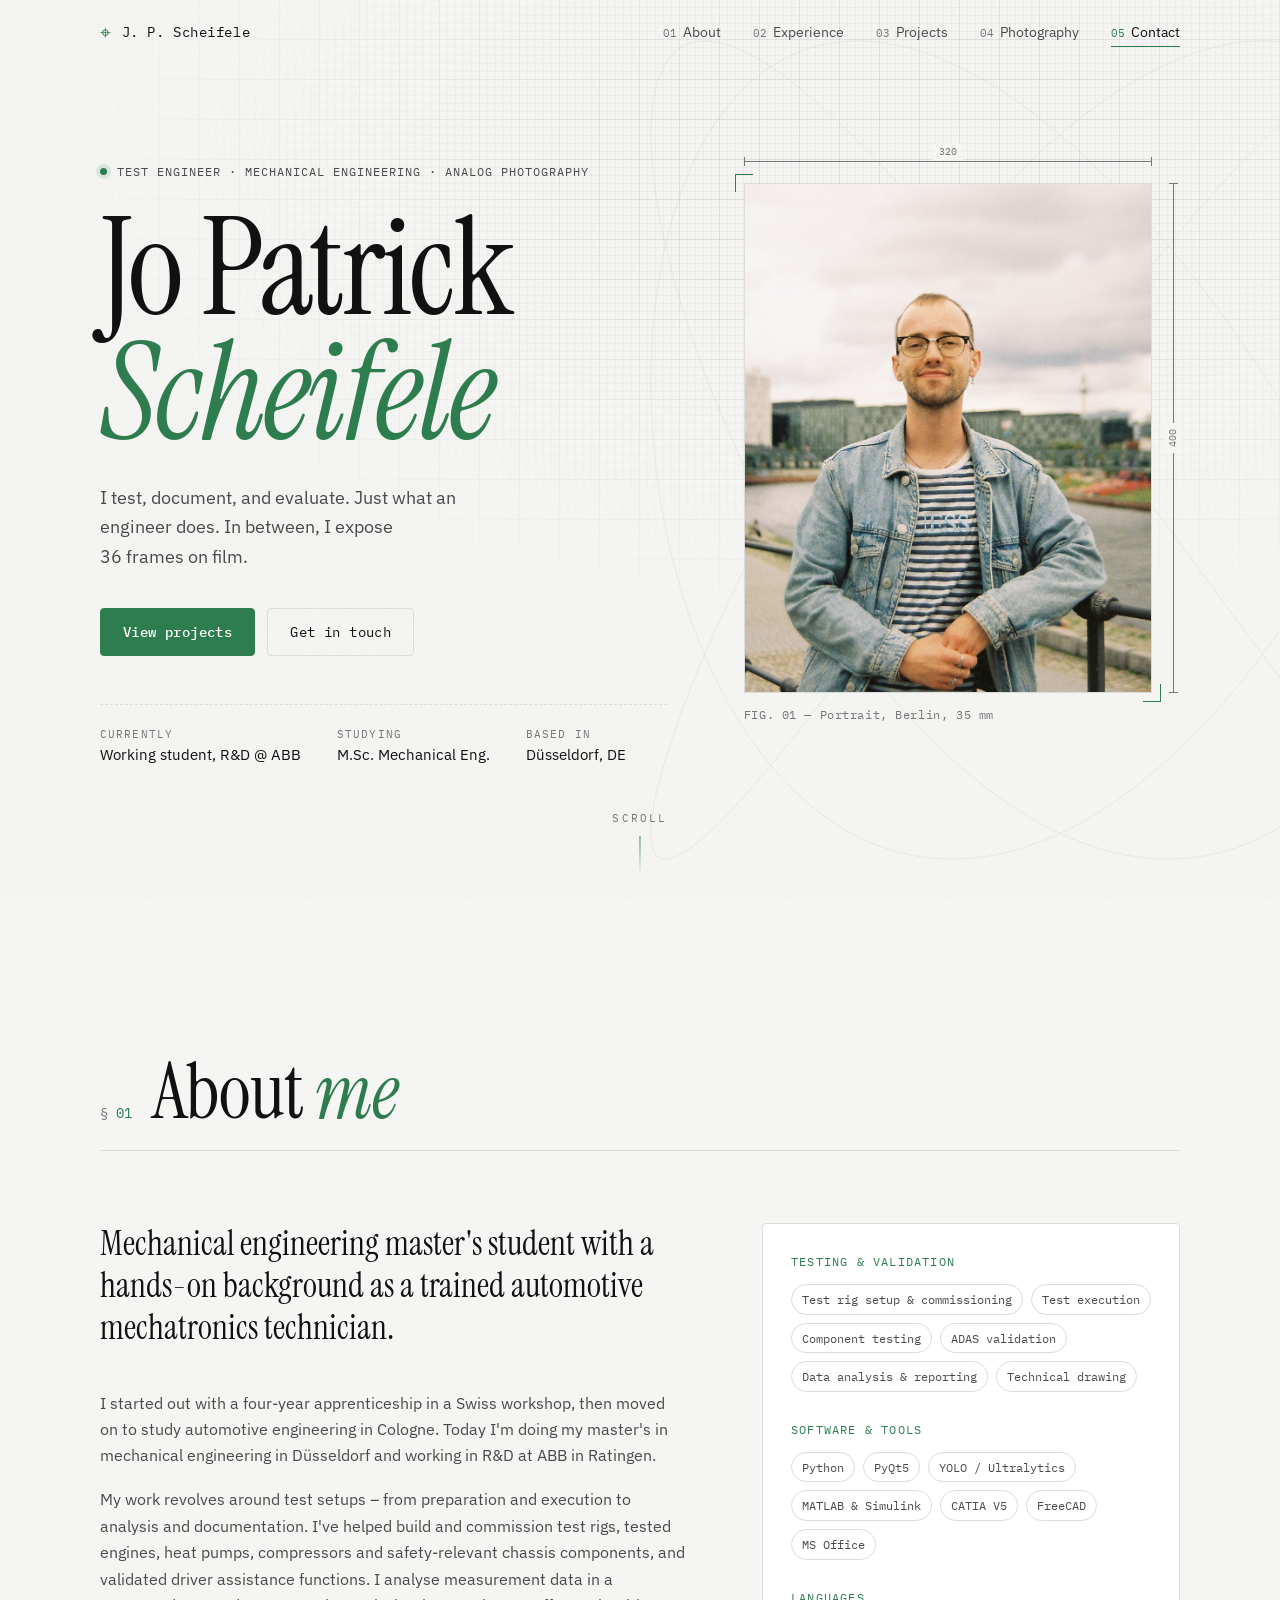
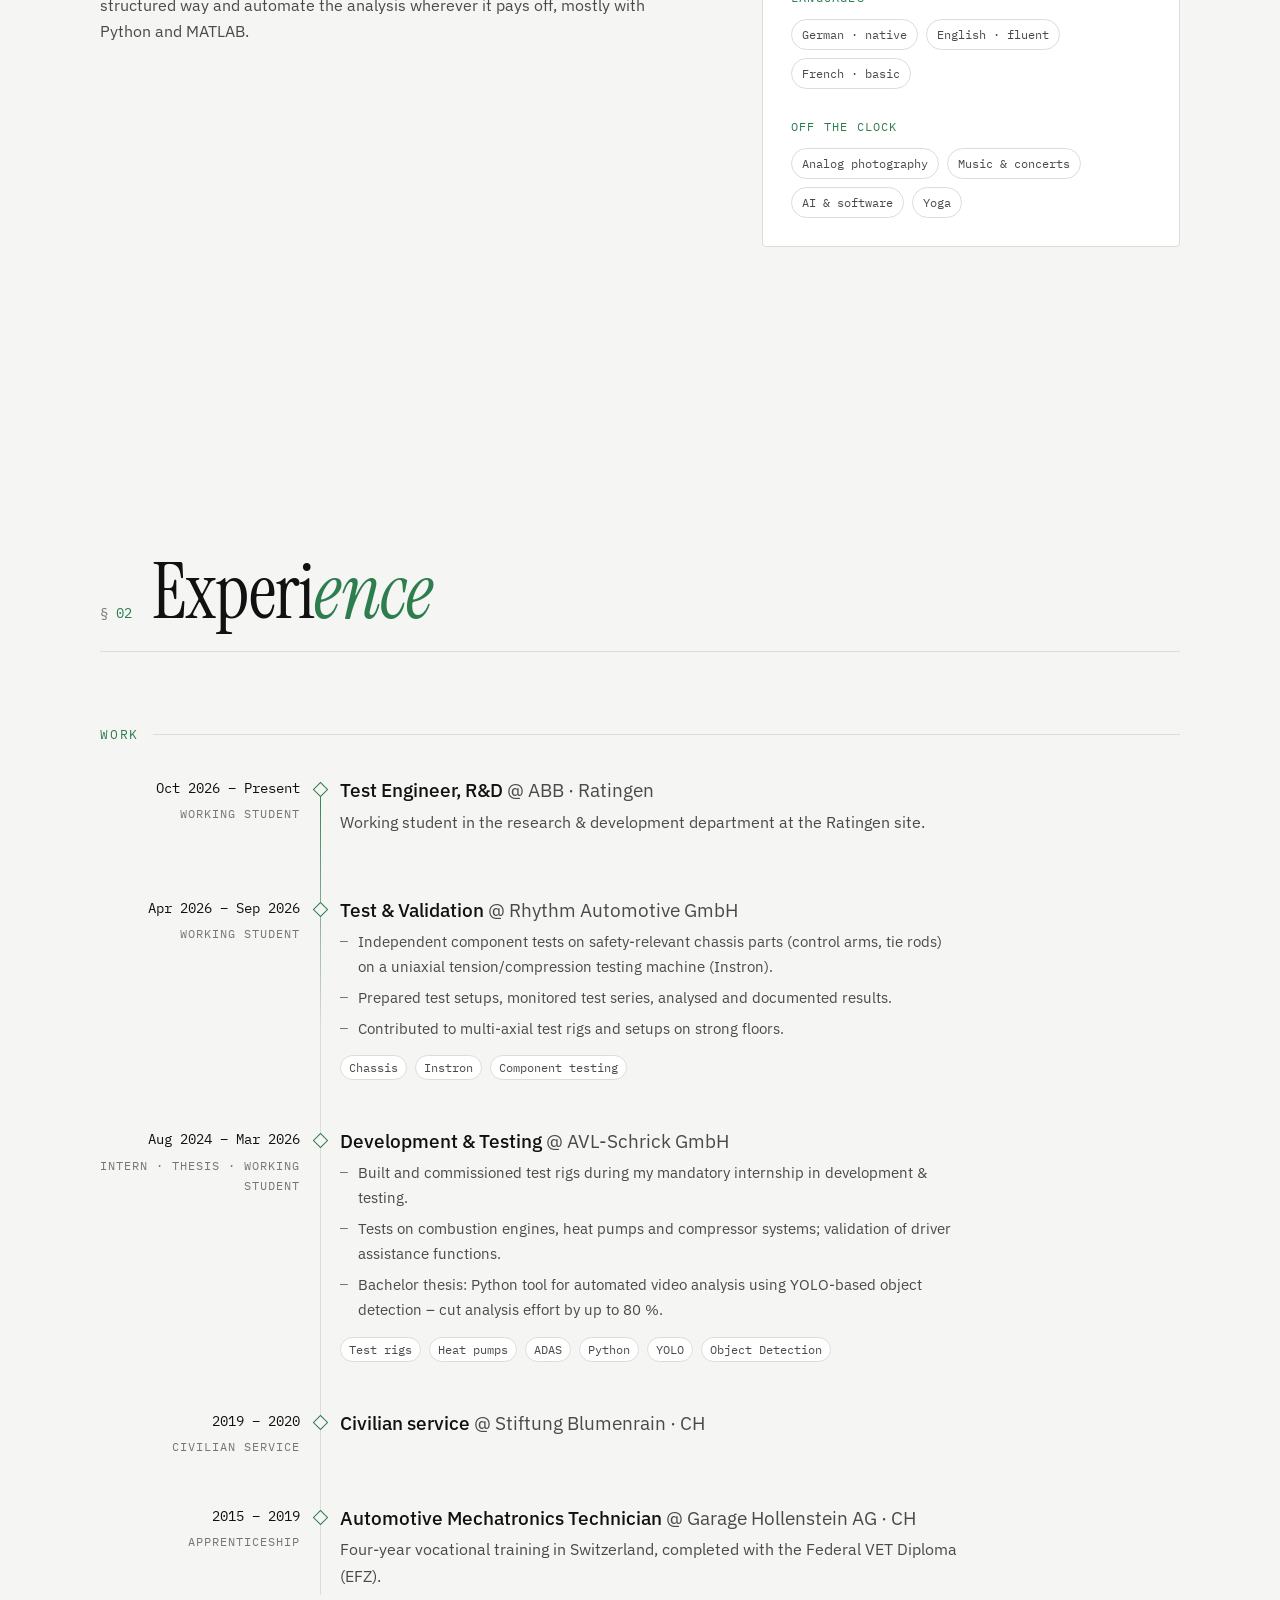
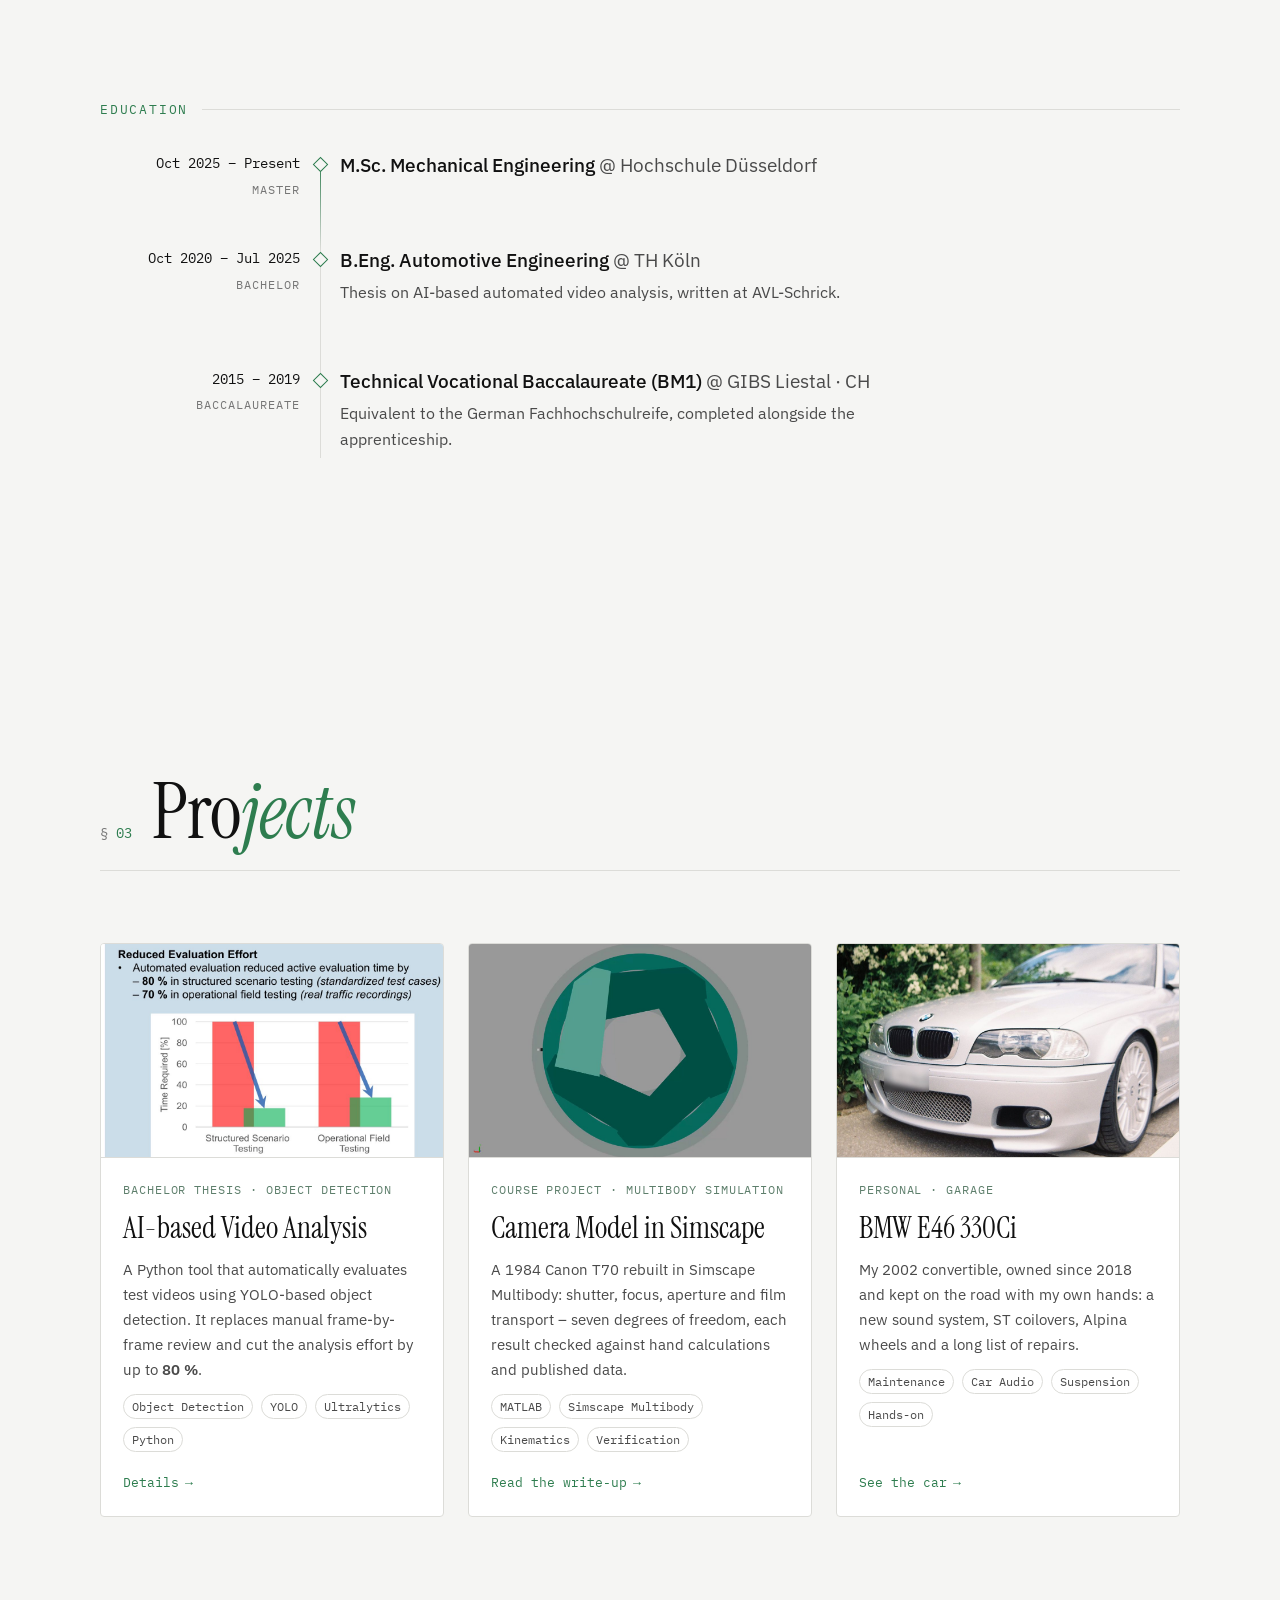
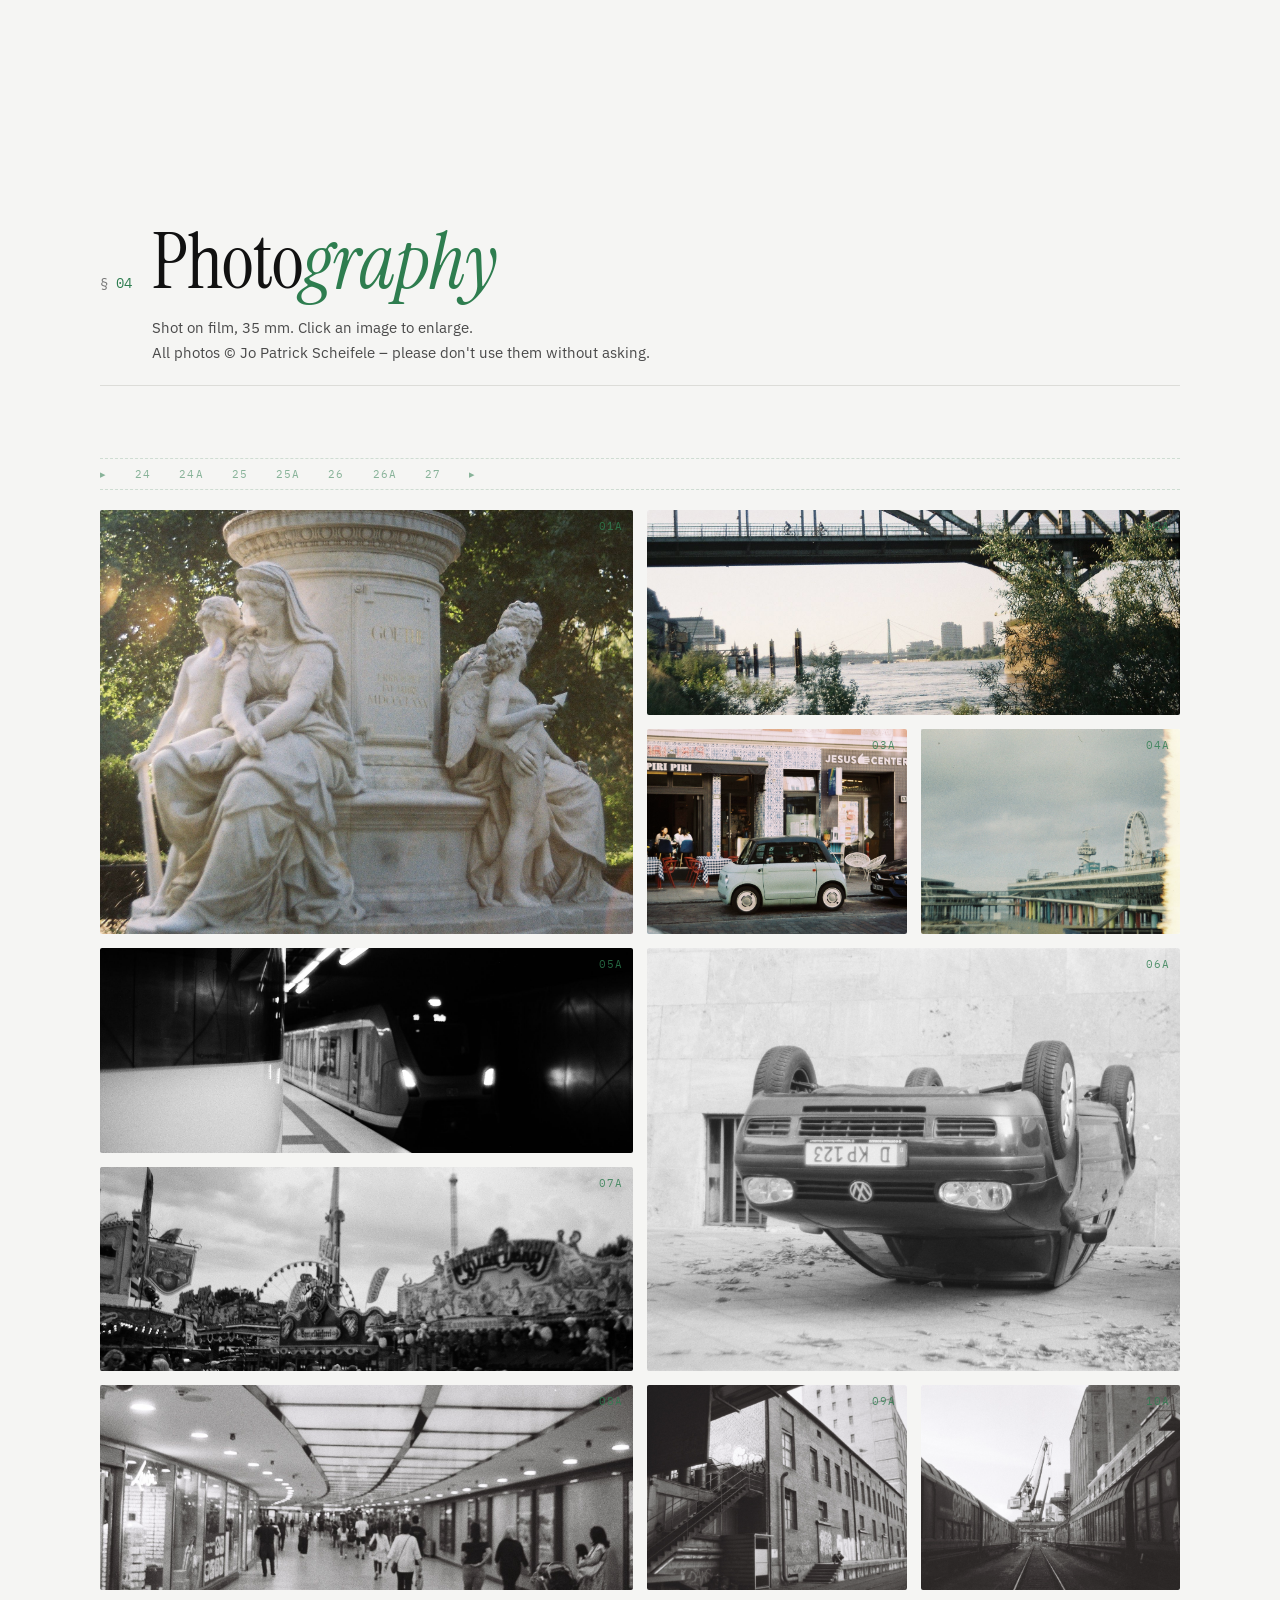
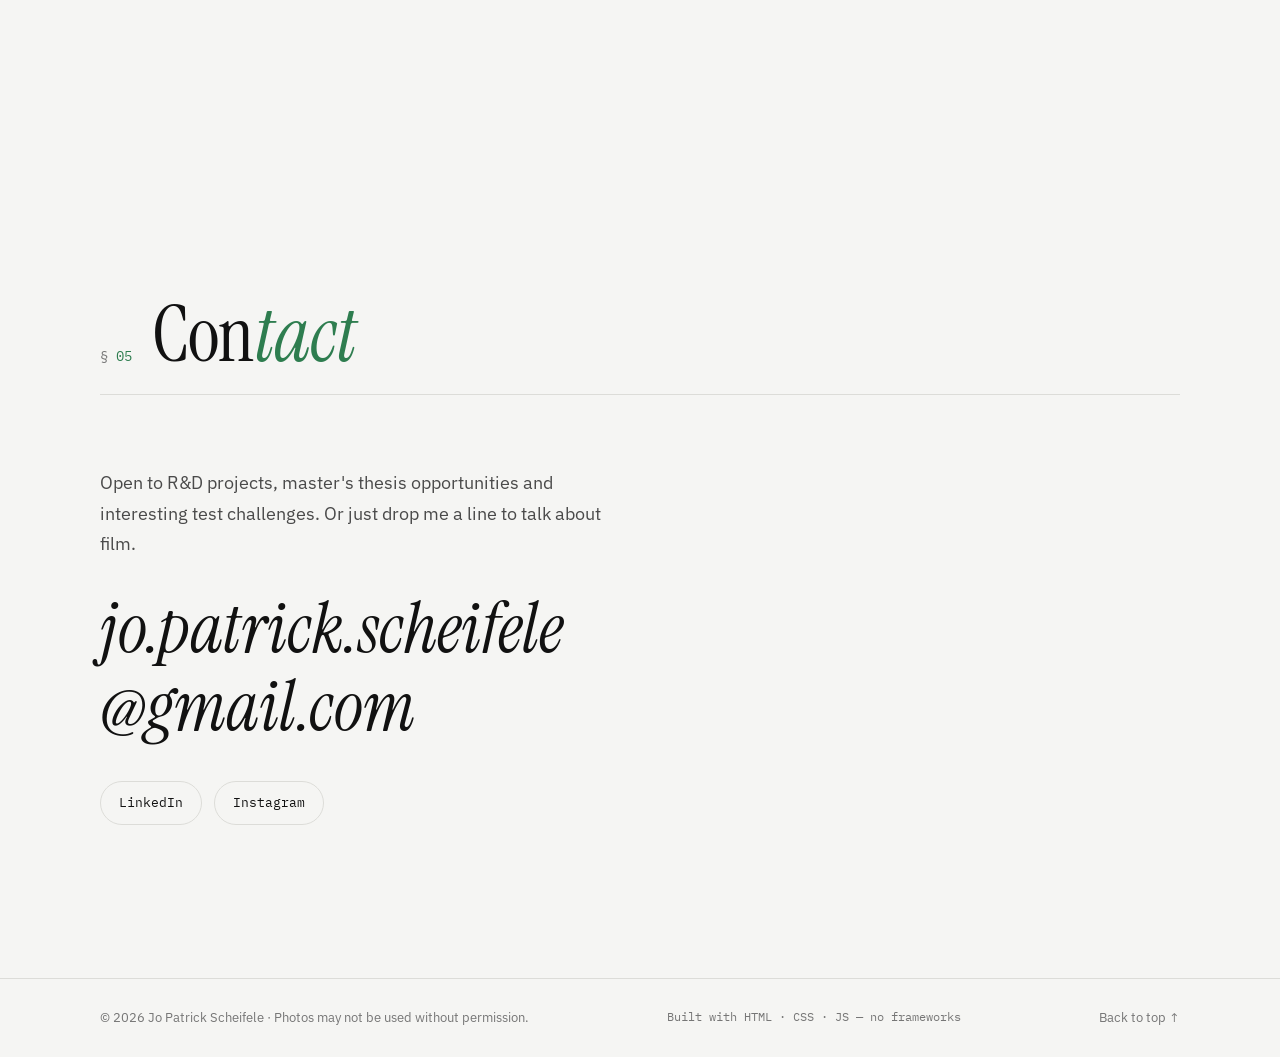
==== index.html @ 6e50d287 "Portfolio-Website Jo Patrick Scheifele Statische Website (HTML/CSS/JS, ohne Frameworks): Startseite " ====
<!DOCTYPE html>
<html lang="en" class="no-js">
<head>
  <meta charset="UTF-8">
  <meta name="viewport" content="width=device-width, initial-scale=1">
  <title>Jo Patrick Scheifele · Test Engineer & Analog Photographer</title>
  <meta name="description" content="Portfolio of Jo Patrick Scheifele – mechanical engineering master's student, working student in R&amp;D at ABB, trained automotive mechatronics technician and analog photographer.">
  <meta name="theme-color" content="#f5f5f3">
  <link rel="icon" href="assets/favicon.svg" type="image/svg+xml">

  <link rel="preload" href="assets/fonts/instrument-serif-400-latin.woff2" as="font" type="font/woff2" crossorigin>
  <link rel="preload" href="assets/fonts/ibm-plex-sans-400-latin.woff2" as="font" type="font/woff2" crossorigin>
  <link rel="stylesheet" href="css/fonts.css">

  <link rel="stylesheet" href="css/styles.css">
  <script src="js/main.js" defer></script>
</head>
<body>
  <a class="skip-link" href="#main">Skip to content</a>

  <!-- ============ NAVIGATION ============ -->
  <header class="site-header" id="top">
    <nav class="nav container" aria-label="Main navigation">
      <a class="nav__brand" href="#hero" aria-label="Back to top">
        <span class="nav__brand-mark" aria-hidden="true">⌖</span>
        <span class="nav__brand-text">J.&nbsp;P.&nbsp;Scheifele</span>
      </a>

      <button class="nav__toggle" type="button" aria-expanded="false" aria-controls="nav-menu" aria-label="Open menu">
        <span></span><span></span><span></span>
      </button>

      <ul class="nav__menu" id="nav-menu">
        <li><a class="nav__link" href="#about"><span class="nav__idx">01</span>About</a></li>
        <li><a class="nav__link" href="#experience"><span class="nav__idx">02</span>Experience</a></li>
        <li><a class="nav__link" href="#projects"><span class="nav__idx">03</span>Projects</a></li>
        <li><a class="nav__link" href="#gallery"><span class="nav__idx">04</span>Photography</a></li>
        <li><a class="nav__link" href="#contact"><span class="nav__idx">05</span>Contact</a></li>
      </ul>
    </nav>
  </header>

  <main id="main">

    <!-- ============ HERO ============ -->
    <section class="hero" id="hero" aria-labelledby="hero-title">
      <svg class="hero__lissajous" viewBox="-110 -110 220 220" aria-hidden="true" focusable="false">
        <path id="lissajous-path" d=""></path>
      </svg>

      <div class="container hero__inner">
        <div class="hero__text">
          <p class="eyebrow"><span class="eyebrow__dot"></span>Test Engineer · Mechanical Engineering · Analog Photography</p>
          <h1 class="hero__title" id="hero-title">
            Jo Patrick<br><em>Scheifele</em>
          </h1>
          <p class="hero__tagline">
            I test, document, and evaluate. Just what an engineer does.
            In between, I expose 36&nbsp;frames on film.
          </p>
          <div class="hero__cta">
            <a class="btn btn--primary" href="#projects">View projects</a>
            <a class="btn btn--ghost" href="#contact">Get in touch</a>
          </div>
          <dl class="hero__specs">
            <div><dt>Currently</dt><dd>Working student, R&amp;D @ ABB</dd></div>
            <div><dt>Studying</dt><dd>M.Sc. Mechanical Eng.</dd></div>
            <div><dt>Based in</dt><dd>Düsseldorf, DE</dd></div>
          </dl>
        </div>

        <figure class="hero__portrait">
          <img src="assets/img/portrait.jpg" alt="Portrait of Jo Patrick Scheifele" width="933" height="1167">
          <!-- Technical dimension lines (decoration) -->
          <span class="dim dim--h" aria-hidden="true"><span>320</span></span>
          <span class="dim dim--v" aria-hidden="true"><span>400</span></span>
          <figcaption class="hero__caption">FIG. 01 — Portrait, Berlin, 35&nbsp;mm</figcaption>
        </figure>
      </div>

      <a class="hero__scroll" href="#about" aria-label="Scroll down">
        <span>scroll</span>
        <span class="hero__scroll-line" aria-hidden="true"></span>
      </a>
    </section>

    <!-- ============ ABOUT ============ -->
    <section class="section" id="about" aria-labelledby="about-title">
      <div class="container">
        <header class="section__head reveal">
          <span class="section__idx">01</span>
          <h2 class="section__title" id="about-title">About <em>me</em></h2>
        </header>

        <div class="about">
          <div class="about__text reveal">
            <p class="lead">
              Mechanical engineering master's student with a hands-on background as a
              trained automotive mechatronics technician.
            </p>
            <p>
              I started out with a four-year apprenticeship in a Swiss workshop, then moved on to
              study automotive engineering in Cologne. Today I'm doing my master's in mechanical
              engineering in Düsseldorf and working in R&amp;D at ABB in Ratingen.
            </p>
            <p>
              My work revolves around test setups &ndash; from preparation and execution to analysis
              and documentation. I've helped build and commission test rigs, tested engines, heat
              pumps, compressors and safety-relevant chassis components, and validated driver
              assistance functions. I analyse measurement data in a structured way and automate the
              analysis wherever it pays off, mostly with Python and MATLAB.
            </p>
          </div>

          <aside class="about__skills reveal" aria-label="Skills">
            <div class="skill-group">
              <h3 class="skill-group__title">Testing &amp; Validation</h3>
              <ul class="tags">
                <li>Test rig setup &amp; commissioning</li><li>Test execution</li>
                <li>Component testing</li><li>ADAS validation</li>
                <li>Data analysis &amp; reporting</li><li>Technical drawing</li>
              </ul>
            </div>
            <div class="skill-group">
              <h3 class="skill-group__title">Software &amp; Tools</h3>
              <ul class="tags">
                <li>Python</li><li>PyQt5</li><li>YOLO / Ultralytics</li>
                <li>MATLAB &amp; Simulink</li><li>CATIA V5</li><li>FreeCAD</li><li>MS Office</li>
              </ul>
            </div>
            <div class="skill-group">
              <h3 class="skill-group__title">Languages</h3>
              <ul class="tags">
                <li>German · native</li><li>English · fluent</li><li>French · basic</li>
              </ul>
            </div>
            <div class="skill-group">
              <h3 class="skill-group__title">Off the clock</h3>
              <ul class="tags">
                <li>Analog photography</li><li>Music &amp; concerts</li><li>AI &amp; software</li><li>Yoga</li>
              </ul>
            </div>
          </aside>
        </div>
      </div>
    </section>

    <!-- ============ EXPERIENCE ============ -->
    <section class="section" id="experience" aria-labelledby="experience-title">
      <div class="container">
        <header class="section__head reveal">
          <span class="section__idx">02</span>
          <h2 class="section__title" id="experience-title">Experi<em>ence</em></h2>
        </header>

        <h3 class="subhead reveal">Work</h3>
        <ol class="timeline">
          <li class="timeline__item reveal">
            <div class="timeline__meta">
              <time>Oct 2026 – Present</time>
              <span class="timeline__type">Working student</span>
            </div>
            <div class="timeline__body">
              <h4>Test Engineer, R&amp;D <span>@ ABB · Ratingen</span></h4>
              <p>Working student in the research &amp; development department at the Ratingen site.</p>
            </div>
          </li>
          <li class="timeline__item reveal">
            <div class="timeline__meta">
              <time>Apr 2026 – Sep 2026</time>
              <span class="timeline__type">Working student</span>
            </div>
            <div class="timeline__body">
              <h4>Test &amp; Validation <span>@ Rhythm Automotive GmbH</span></h4>
              <ul class="timeline__list">
                <li>Independent component tests on safety-relevant chassis parts (control arms, tie rods) on a uniaxial tension/compression testing machine (Instron).</li>
                <li>Prepared test setups, monitored test series, analysed and documented results.</li>
                <li>Contributed to multi-axial test rigs and setups on strong floors.</li>
              </ul>
              <ul class="tags tags--small"><li>Chassis</li><li>Instron</li><li>Component testing</li></ul>
            </div>
          </li>
          <li class="timeline__item reveal">
            <div class="timeline__meta">
              <time>Aug 2024 – Mar 2026</time>
              <span class="timeline__type">Intern · Thesis · Working student</span>
            </div>
            <div class="timeline__body">
              <h4>Development &amp; Testing <span>@ AVL-Schrick GmbH</span></h4>
              <ul class="timeline__list">
                <li>Built and commissioned test rigs during my mandatory internship in development &amp; testing.</li>
                <li>Tests on combustion engines, heat pumps and compressor systems; validation of driver assistance functions.</li>
                <li>Bachelor thesis: Python tool for automated video analysis using YOLO-based object detection &ndash; cut analysis effort by up to 80&nbsp;%.</li>
              </ul>
              <ul class="tags tags--small"><li>Test rigs</li><li>Heat pumps</li><li>ADAS</li><li>Python</li><li>YOLO</li><li>Object Detection</li></ul>
            </div>
          </li>
          <li class="timeline__item reveal">
            <div class="timeline__meta">
              <time>2019 – 2020</time>
              <span class="timeline__type">Civilian service</span>
            </div>
            <div class="timeline__body">
              <h4>Civilian service <span>@ Stiftung Blumenrain · CH</span></h4>
            </div>
          </li>
          <li class="timeline__item reveal">
            <div class="timeline__meta">
              <time>2015 – 2019</time>
              <span class="timeline__type">Apprenticeship</span>
            </div>
            <div class="timeline__body">
              <h4>Automotive Mechatronics Technician <span>@ Garage Hollenstein AG · CH</span></h4>
              <p>Four-year vocational training in Switzerland, completed with the Federal VET Diploma (EFZ).</p>
            </div>
          </li>
        </ol>

        <h3 class="subhead reveal">Education</h3>
        <ol class="timeline">
          <li class="timeline__item reveal">
            <div class="timeline__meta">
              <time>Oct 2025 – Present</time>
              <span class="timeline__type">Master</span>
            </div>
            <div class="timeline__body">
              <h4>M.Sc. Mechanical Engineering <span>@ Hochschule Düsseldorf</span></h4>
            </div>
          </li>
          <li class="timeline__item reveal">
            <div class="timeline__meta">
              <time>Oct 2020 – Jul 2025</time>
              <span class="timeline__type">Bachelor</span>
            </div>
            <div class="timeline__body">
              <h4>B.Eng. Automotive Engineering <span>@ TH Köln</span></h4>
              <p>Thesis on AI-based automated video analysis, written at AVL-Schrick.</p>
            </div>
          </li>
          <li class="timeline__item reveal">
            <div class="timeline__meta">
              <time>2015 – 2019</time>
              <span class="timeline__type">Baccalaureate</span>
            </div>
            <div class="timeline__body">
              <h4>Technical Vocational Baccalaureate (BM1) <span>@ GIBS Liestal · CH</span></h4>
              <p>Equivalent to the German Fachhochschulreife, completed alongside the apprenticeship.</p>
            </div>
          </li>
        </ol>
      </div>
    </section>

    <!-- ============ PROJECTS ============ -->
    <section class="section" id="projects" aria-labelledby="projects-title">
      <div class="container">
        <header class="section__head reveal">
          <span class="section__idx">03</span>
          <h2 class="section__title" id="projects-title">Pro<em>jects</em></h2>
        </header>

        <div class="projects">
          <article class="project reveal">
            <div class="project__media"><img src="assets/img/projects/bachelor-thesis-card.jpg" alt="Bar chart: automated evaluation cuts the time required by 80 % in structured and 70 % in field testing" loading="lazy"></div>
            <div class="project__body">
              <p class="project__meta">Bachelor thesis · Object Detection</p>
              <h3 class="project__title">AI-based Video Analysis</h3>
              <p>
                A Python tool that automatically evaluates test videos using YOLO-based object
                detection. It replaces manual frame-by-frame review and cut the analysis effort
                by up to <strong>80&nbsp;%</strong>.
              </p>
              <ul class="tags tags--small"><li>Object Detection</li><li>YOLO</li><li>Ultralytics</li><li>Python</li></ul>
              <div class="project__links">
                <a href="projects/bachelor-thesis.html" class="link-arrow">Details</a>
              </div>
            </div>
          </article>

          <article class="project reveal">
            <div class="project__media"><img src="assets/img/projects/camera-model/card.jpg" alt="Simscape render of the five-blade iris diaphragm, partly closed" loading="lazy"></div>
            <div class="project__body">
              <p class="project__meta">Course project · Multibody Simulation</p>
              <h3 class="project__title">Camera Model in Simscape</h3>
              <p>
                A 1984 Canon T70 rebuilt in Simscape Multibody: shutter, focus, aperture and film
                transport &ndash; seven degrees of freedom, each result checked against hand
                calculations and published data.
              </p>
              <ul class="tags tags--small"><li>MATLAB</li><li>Simscape Multibody</li><li>Kinematics</li><li>Verification</li></ul>
              <div class="project__links">
                <a href="projects/camera-model.html" class="link-arrow">Read the write-up</a>
              </div>
            </div>
          </article>

          <article class="project reveal">
            <div class="project__media"><img src="assets/img/projects/e46/card.jpg" alt="Silver BMW E46 convertible with Alpina wheels, front three-quarter view on film" loading="lazy"></div>
            <div class="project__body">
              <p class="project__meta">Personal · Garage</p>
              <h3 class="project__title">BMW E46 330Ci</h3>
              <p>
                My 2002 convertible, owned since 2018 and kept on the road with my own hands:
                a new sound system, ST coilovers, Alpina wheels and a long list of repairs.
              </p>
              <ul class="tags tags--small"><li>Maintenance</li><li>Car Audio</li><li>Suspension</li><li>Hands-on</li></ul>
              <div class="project__links">
                <a href="projects/bmw-e46.html" class="link-arrow">See the car</a>
              </div>
            </div>
          </article>
        </div>
      </div>
    </section>

    <!-- ============ PHOTOGRAPHY ============ -->
    <section class="section section--gallery" id="gallery" aria-labelledby="gallery-title">
      <div class="container">
        <header class="section__head reveal">
          <span class="section__idx">04</span>
          <h2 class="section__title" id="gallery-title">Photo<em>graphy</em></h2>
          <p class="section__sub">Shot on film, 35&nbsp;mm. Click an image to enlarge.<br>
            All photos © Jo Patrick Scheifele &ndash; please don't use them without asking.</p>
        </header>

        <div class="filmstrip" aria-hidden="true">
          <span>▸</span><span>24</span><span>24A</span><span>25</span><span>25A</span><span>26</span><span>26A</span><span>27</span><span>▸</span>
        </div>

        <!--
          GALLERY – how to add images:
          <figure class="shot shot--wide">                 (size: shot--wide | shot--tall | shot--big | none = normal)
            <img src="assets/img/gallery/01.jpg" alt="Description" loading="lazy">
            <figcaption>Location · Film · Year</figcaption>
          </figure>
          Videos: use <video src="assets/video/clip.mp4" muted loop playsinline preload="metadata"></video> instead of <img>.
        -->
        <div class="gallery" id="gallery-grid">
          <figure class="shot shot--big">
            <img src="assets/img/gallery/01.jpg" alt="Goethe monument with marble figures in the Tiergarten, backlit by evening sun" loading="lazy">
            <figcaption>Goethe Monument · Tiergarten, Berlin</figcaption>
          </figure>
          <figure class="shot shot--wide">
            <img src="assets/img/gallery/02.jpg" alt="Steel arch bridge over the high-water Rhine, city skyline in the distance" loading="lazy">
            <figcaption>Rhine · Cologne</figcaption>
          </figure>
          <figure class="shot">
            <img src="assets/img/gallery/03.jpg" alt="Small mint-green car parked outside a tiled restaurant front" loading="lazy">
            <figcaption>Dog in Car · Hamburg</figcaption>
          </figure>
          <figure class="shot">
            <img src="assets/img/gallery/04.jpg" alt="Pier with a Ferris wheel and colourful pillars, light leak at the film edge" loading="lazy">
            <figcaption>Pier · Scheveningen, NL</figcaption>
          </figure>
          <figure class="shot shot--wide">
            <img src="assets/img/gallery/05.jpg" alt="Black-and-white: S-Bahn train entering a dark underground station" loading="lazy">
            <figcaption>S-Bahn · Hamburg</figcaption>
          </figure>
          <figure class="shot shot--big">
            <img src="assets/img/gallery/06.jpg" alt="Black-and-white: upside-down car installation in front of a stone wall" loading="lazy">
            <figcaption>Kunstpalast · Düsseldorf</figcaption>
          </figure>
          <figure class="shot shot--wide">
            <img src="assets/img/gallery/07.jpg" alt="Black-and-white: crowds between rides and a Ferris wheel at the fair" loading="lazy">
            <figcaption>Rheinkirmes · Düsseldorf</figcaption>
          </figure>
          <figure class="shot shot--wide">
            <img src="assets/img/gallery/08.jpg" alt="Black-and-white: people walking through a long underground shopping passage" loading="lazy">
            <figcaption>HUGO · Cologne</figcaption>
          </figure>
          <figure class="shot">
            <img src="assets/img/gallery/09.jpg" alt="Black-and-white: old brick warehouse with graffiti and an outside staircase" loading="lazy">
            <figcaption>Port · Basel</figcaption>
          </figure>
          <figure class="shot">
            <img src="assets/img/gallery/10.jpg" alt="Black-and-white: freight wagons along railway tracks leading to a harbour crane" loading="lazy">
            <figcaption>Port · Basel</figcaption>
          </figure>
        </div>
      </div>
    </section>

    <!-- ============ CONTACT ============ -->
    <section class="section section--contact" id="contact" aria-labelledby="contact-title">
      <div class="container">
        <header class="section__head reveal">
          <span class="section__idx">05</span>
          <h2 class="section__title" id="contact-title">Con<em>tact</em></h2>
        </header>

        <div class="contact reveal">
          <p class="contact__lead">
            Open to R&amp;D projects, master's thesis opportunities and interesting test
            challenges. Or just drop me a line to talk about film.
          </p>
          <a class="contact__mail" href="mailto:jo.patrick.scheifele@gmail.com">jo.patrick.scheifele<wbr>@gmail.com</a>
          <!-- GitHub can be added here later -->
          <ul class="contact__links">
            <li><a href="https://www.linkedin.com/in/jo-scheifele-9015092b1/" target="_blank" rel="noopener">LinkedIn</a></li>
            <li><a href="https://www.instagram.com/jo_vxxt/" target="_blank" rel="noopener">Instagram</a></li>
          </ul>
        </div>
      </div>
    </section>
  </main>

  <footer class="site-footer">
    <div class="container site-footer__inner">
      <span>© <span id="year">2026</span> Jo Patrick Scheifele · Photos may not be used without permission.</span>
      <span class="site-footer__mono">Built with HTML · CSS · JS — no frameworks</span>
      <a href="#hero">Back to top ↑</a>
    </div>
  </footer>

  <!-- ============ LIGHTBOX ============ -->
  <div class="lightbox" id="lightbox" role="dialog" aria-modal="true" aria-label="Image viewer" hidden>
    <button class="lightbox__btn lightbox__close" type="button" aria-label="Close">✕</button>
    <button class="lightbox__btn lightbox__prev" type="button" aria-label="Previous image">←</button>
    <figure class="lightbox__figure">
      <div class="lightbox__stage"></div>
      <figcaption class="lightbox__caption"></figcaption>
    </figure>
    <button class="lightbox__btn lightbox__next" type="button" aria-label="Next image">→</button>
  </div>
</body>
</html>
---- css/fonts.css ----
/* ==========================================================================
   Lokal gehostete Schriften (statt Google Fonts)
   Grund: Kein Abruf von Google-Servern -> keine Übertragung der Besucher-IP
   an Google (DSGVO, vgl. LG München I, Urt. v. 20.01.2022, 3 O 17493/20).
   Zeichensätze: latin + latin-ext. Lizenz: SIL Open Font License 1.1,
   siehe assets/fonts/LICENSE-*.txt
   ========================================================================== */

/* IBM Plex Mono 400 normal – latin-ext */
@font-face {
  font-family: "IBM Plex Mono";
  font-style: normal;
  font-weight: 400;
  font-display: swap;
  src: url("../assets/fonts/ibm-plex-mono-400-latin-ext.woff2") format("woff2");
  unicode-range: U+0100-02BA, U+02BD-02C5, U+02C7-02CC, U+02CE-02D7, U+02DD-02FF, U+0304, U+0308, U+0329, U+1D00-1DBF, U+1E00-1E9F, U+1EF2-1EFF, U+2020, U+20A0-20AB, U+20AD-20C0, U+2113, U+2C60-2C7F, U+A720-A7FF;
}

/* IBM Plex Mono 400 normal – latin */
@font-face {
  font-family: "IBM Plex Mono";
  font-style: normal;
  font-weight: 400;
  font-display: swap;
  src: url("../assets/fonts/ibm-plex-mono-400-latin.woff2") format("woff2");
  unicode-range: U+0000-00FF, U+0131, U+0152-0153, U+02BB-02BC, U+02C6, U+02DA, U+02DC, U+0304, U+0308, U+0329, U+2000-206F, U+20AC, U+2122, U+2191, U+2193, U+2212, U+2215, U+FEFF, U+FFFD;
}

/* IBM Plex Mono 500 normal – latin-ext */
@font-face {
  font-family: "IBM Plex Mono";
  font-style: normal;
  font-weight: 500;
  font-display: swap;
  src: url("../assets/fonts/ibm-plex-mono-500-latin-ext.woff2") format("woff2");
  unicode-range: U+0100-02BA, U+02BD-02C5, U+02C7-02CC, U+02CE-02D7, U+02DD-02FF, U+0304, U+0308, U+0329, U+1D00-1DBF, U+1E00-1E9F, U+1EF2-1EFF, U+2020, U+20A0-20AB, U+20AD-20C0, U+2113, U+2C60-2C7F, U+A720-A7FF;
}

/* IBM Plex Mono 500 normal – latin */
@font-face {
  font-family: "IBM Plex Mono";
  font-style: normal;
  font-weight: 500;
  font-display: swap;
  src: url("../assets/fonts/ibm-plex-mono-500-latin.woff2") format("woff2");
  unicode-range: U+0000-00FF, U+0131, U+0152-0153, U+02BB-02BC, U+02C6, U+02DA, U+02DC, U+0304, U+0308, U+0329, U+2000-206F, U+20AC, U+2122, U+2191, U+2193, U+2212, U+2215, U+FEFF, U+FFFD;
}

/* IBM Plex Sans 400 normal – latin-ext */
@font-face {
  font-family: "IBM Plex Sans";
  font-style: normal;
  font-weight: 400;
  font-display: swap;
  src: url("../assets/fonts/ibm-plex-sans-400-latin-ext.woff2") format("woff2");
  unicode-range: U+0100-02BA, U+02BD-02C5, U+02C7-02CC, U+02CE-02D7, U+02DD-02FF, U+0304, U+0308, U+0329, U+1D00-1DBF, U+1E00-1E9F, U+1EF2-1EFF, U+2020, U+20A0-20AB, U+20AD-20C0, U+2113, U+2C60-2C7F, U+A720-A7FF;
}

/* IBM Plex Sans 400 normal – latin */
@font-face {
  font-family: "IBM Plex Sans";
  font-style: normal;
  font-weight: 400;
  font-display: swap;
  src: url("../assets/fonts/ibm-plex-sans-400-latin.woff2") format("woff2");
  unicode-range: U+0000-00FF, U+0131, U+0152-0153, U+02BB-02BC, U+02C6, U+02DA, U+02DC, U+0304, U+0308, U+0329, U+2000-206F, U+20AC, U+2122, U+2191, U+2193, U+2212, U+2215, U+FEFF, U+FFFD;
}

/* IBM Plex Sans 500 normal – latin-ext */
@font-face {
  font-family: "IBM Plex Sans";
  font-style: normal;
  font-weight: 500;
  font-display: swap;
  src: url("../assets/fonts/ibm-plex-sans-400-latin-ext.woff2") format("woff2");
  unicode-range: U+0100-02BA, U+02BD-02C5, U+02C7-02CC, U+02CE-02D7, U+02DD-02FF, U+0304, U+0308, U+0329, U+1D00-1DBF, U+1E00-1E9F, U+1EF2-1EFF, U+2020, U+20A0-20AB, U+20AD-20C0, U+2113, U+2C60-2C7F, U+A720-A7FF;
}

/* IBM Plex Sans 500 normal – latin */
@font-face {
  font-family: "IBM Plex Sans";
  font-style: normal;
  font-weight: 500;
  font-display: swap;
  src: url("../assets/fonts/ibm-plex-sans-400-latin.woff2") format("woff2");
  unicode-range: U+0000-00FF, U+0131, U+0152-0153, U+02BB-02BC, U+02C6, U+02DA, U+02DC, U+0304, U+0308, U+0329, U+2000-206F, U+20AC, U+2122, U+2191, U+2193, U+2212, U+2215, U+FEFF, U+FFFD;
}

/* IBM Plex Sans 600 normal – latin-ext */
@font-face {
  font-family: "IBM Plex Sans";
  font-style: normal;
  font-weight: 600;
  font-display: swap;
  src: url("../assets/fonts/ibm-plex-sans-400-latin-ext.woff2") format("woff2");
  unicode-range: U+0100-02BA, U+02BD-02C5, U+02C7-02CC, U+02CE-02D7, U+02DD-02FF, U+0304, U+0308, U+0329, U+1D00-1DBF, U+1E00-1E9F, U+1EF2-1EFF, U+2020, U+20A0-20AB, U+20AD-20C0, U+2113, U+2C60-2C7F, U+A720-A7FF;
}

/* IBM Plex Sans 600 normal – latin */
@font-face {
  font-family: "IBM Plex Sans";
  font-style: normal;
  font-weight: 600;
  font-display: swap;
  src: url("../assets/fonts/ibm-plex-sans-400-latin.woff2") format("woff2");
  unicode-range: U+0000-00FF, U+0131, U+0152-0153, U+02BB-02BC, U+02C6, U+02DA, U+02DC, U+0304, U+0308, U+0329, U+2000-206F, U+20AC, U+2122, U+2191, U+2193, U+2212, U+2215, U+FEFF, U+FFFD;
}

/* Instrument Serif 400 italic – latin-ext */
@font-face {
  font-family: "Instrument Serif";
  font-style: italic;
  font-weight: 400;
  font-display: swap;
  src: url("../assets/fonts/instrument-serif-400-italic-latin-ext.woff2") format("woff2");
  unicode-range: U+0100-02BA, U+02BD-02C5, U+02C7-02CC, U+02CE-02D7, U+02DD-02FF, U+0304, U+0308, U+0329, U+1D00-1DBF, U+1E00-1E9F, U+1EF2-1EFF, U+2020, U+20A0-20AB, U+20AD-20C0, U+2113, U+2C60-2C7F, U+A720-A7FF;
}

/* Instrument Serif 400 italic – latin */
@font-face {
  font-family: "Instrument Serif";
  font-style: italic;
  font-weight: 400;
  font-display: swap;
  src: url("../assets/fonts/instrument-serif-400-italic-latin.woff2") format("woff2");
  unicode-range: U+0000-00FF, U+0131, U+0152-0153, U+02BB-02BC, U+02C6, U+02DA, U+02DC, U+0304, U+0308, U+0329, U+2000-206F, U+20AC, U+2122, U+2191, U+2193, U+2212, U+2215, U+FEFF, U+FFFD;
}

/* Instrument Serif 400 normal – latin-ext */
@font-face {
  font-family: "Instrument Serif";
  font-style: normal;
  font-weight: 400;
  font-display: swap;
  src: url("../assets/fonts/instrument-serif-400-latin-ext.woff2") format("woff2");
  unicode-range: U+0100-02BA, U+02BD-02C5, U+02C7-02CC, U+02CE-02D7, U+02DD-02FF, U+0304, U+0308, U+0329, U+1D00-1DBF, U+1E00-1E9F, U+1EF2-1EFF, U+2020, U+20A0-20AB, U+20AD-20C0, U+2113, U+2C60-2C7F, U+A720-A7FF;
}

/* Instrument Serif 400 normal – latin */
@font-face {
  font-family: "Instrument Serif";
  font-style: normal;
  font-weight: 400;
  font-display: swap;
  src: url("../assets/fonts/instrument-serif-400-latin.woff2") format("woff2");
  unicode-range: U+0000-00FF, U+0131, U+0152-0153, U+02BB-02BC, U+02C6, U+02DA, U+02DC, U+0304, U+0308, U+0329, U+2000-206F, U+20AC, U+2122, U+2191, U+2193, U+2212, U+2215, U+FEFF, U+FFFD;
}
---- css/styles.css ----
/* ==========================================================================
   Portfolio – styles.css
   Aufbau:
   1. Design-Tokens (Farben, Schrift, Abstände)
   2. Reset & Basis
   3. Hintergrundmuster (Millimeterpapier + Filmkorn)
   4. Layout-Helfer & Komponenten (Buttons, Tags, Platzhalter)
   5. Navigation
   6. Sektionen: Hero, Über mich, Werdegang, Projekte, Galerie, Kontakt, Footer, Projekt-Unterseite, Artikel
   7. Lightbox
   8. Animationen & Reduced Motion
   ========================================================================== */

/* 1. Design-Tokens ------------------------------------------------------- */
:root {
  --bg:          #f5f5f3;   /* helles Grau, Seitenhintergrund */
  --bg-elev:     #ffffff;
  --bg-card:     #ffffff;
  --line:        #dcdcd8;
  --line-soft:   rgba(20, 20, 20, 0.035);
  --line-major:  rgba(20, 20, 20, 0.06);
  --text:        #111111;
  --text-muted:  #4a4a4a;
  --text-dim:    #767676;
  --accent:      #2e7d4f;   /* dezentes Grün */
  --accent-hover:#256841;
  --accent-soft: rgba(46, 125, 79, 0.12);
  --accent-line: rgba(46, 125, 79, 0.35);
  --cyan:        #5e7f6c;   /* gedämpftes Graugrün als Zweitakzent */
  --header-bg:   rgba(245, 245, 243, .85);
  --menu-bg:     rgba(245, 245, 243, .98);

  --font-display: "Instrument Serif", "Times New Roman", serif;
  --font-sans:    "IBM Plex Sans", system-ui, -apple-system, "Segoe UI", sans-serif;
  --font-mono:    "IBM Plex Mono", ui-monospace, "Cascadia Code", Consolas, monospace;

  --container: 1160px;
  --gutter: clamp(16px, 4vw, 40px);
  --section-pad: clamp(80px, 12vw, 160px);
  --radius: 4px;
  --nav-h: 64px;
  --ease: cubic-bezier(.2, .7, .2, 1);
}

/* 2. Reset & Basis ------------------------------------------------------- */
*, *::before, *::after { box-sizing: border-box; }
* { margin: 0; }
html { scroll-behavior: smooth; scroll-padding-top: var(--nav-h); -webkit-text-size-adjust: 100%; }
body {
  background: var(--bg);
  color: var(--text);
  font-family: var(--font-sans);
  font-size: 1rem;
  line-height: 1.65;
  -webkit-font-smoothing: antialiased;
  overflow-x: hidden;
}
img, video, svg { display: block; max-width: 100%; }
a { color: inherit; text-decoration: none; }
ul, ol { padding: 0; list-style: none; }
button { font: inherit; color: inherit; background: none; border: 0; cursor: pointer; }
em { font-style: italic; }
::selection { background: var(--accent); color: #fff; }
:focus-visible { outline: 2px solid var(--accent); outline-offset: 3px; }

.skip-link {
  position: absolute; left: 16px; top: -48px; z-index: 100;
  padding: 8px 14px; background: var(--accent); color: #fff; font-weight: 600;
  transition: top .2s;
}
.skip-link:focus { top: 12px; }

/* 3. Hintergrundmuster ---------------------------------------------------
   Millimeterpapier (feines 8px- + grobes 40px-Raster), nach unten ausgeblendet,
   darüber ein sehr dezentes Filmkorn (SVG-Rauschen). */
body::before,
body::after {
  content: "";
  position: fixed; inset: 0;
  pointer-events: none;
  z-index: -1;
}
body::before {
  background-image:
    linear-gradient(var(--line-major) 1px, transparent 1px),
    linear-gradient(90deg, var(--line-major) 1px, transparent 1px),
    linear-gradient(var(--line-soft) 1px, transparent 1px),
    linear-gradient(90deg, var(--line-soft) 1px, transparent 1px);
  background-size: 40px 40px, 40px 40px, 8px 8px, 8px 8px;
  background-position: -1px -1px;
  -webkit-mask-image: radial-gradient(ellipse 90% 70% at 70% 20%, #000 20%, transparent 75%);
          mask-image: radial-gradient(ellipse 90% 70% at 70% 20%, #000 20%, transparent 75%);
}
body::after {
  opacity: .035;
  background-image: url("data:image/svg+xml,%3Csvg xmlns='http://www.w3.org/2000/svg' width='160' height='160'%3E%3Cfilter id='n'%3E%3CfeTurbulence type='fractalNoise' baseFrequency='.9' numOctaves='3' stitchTiles='stitch'/%3E%3C/filter%3E%3Crect width='100%25' height='100%25' filter='url(%23n)'/%3E%3C/svg%3E");
}

/* 4. Layout-Helfer & Komponenten ---------------------------------------- */
.container {
  width: 100%;
  max-width: var(--container);
  margin-inline: auto;
  padding-inline: var(--gutter);
}

.eyebrow {
  display: inline-flex; align-items: center; gap: 10px;
  font-family: var(--font-mono); font-size: .78rem;
  letter-spacing: .08em; text-transform: uppercase;
  color: var(--text-muted);
}
.eyebrow__dot {
  width: 7px; height: 7px; border-radius: 50%;
  background: var(--accent);
  box-shadow: 0 0 0 4px var(--accent-soft);
  animation: pulse 2.4s infinite;
}

.btn {
  display: inline-flex; align-items: center; gap: 8px;
  padding: 12px 22px;
  font-family: var(--font-mono); font-size: .85rem; letter-spacing: .03em;
  border: 1px solid var(--line);
  border-radius: var(--radius);
  transition: background .25s var(--ease), color .25s var(--ease), border-color .25s var(--ease), transform .25s var(--ease);
}
.btn:hover { transform: translateY(-2px); }
.btn--primary { background: var(--accent); border-color: var(--accent); color: #fff; font-weight: 500; }
.btn--primary:hover { background: var(--accent-hover); border-color: var(--accent-hover); }
.btn--ghost:hover { border-color: var(--accent); color: var(--accent); }

.tags { display: flex; flex-wrap: wrap; gap: 8px; }
.tags li {
  font-family: var(--font-mono); font-size: .78rem;
  padding: 4px 10px;
  border: 1px solid var(--line);
  border-radius: 999px;
  color: var(--text-muted);
  background: var(--bg-elev);
}
.tags--small li { font-size: .72rem; padding: 2px 8px; }

.link-arrow {
  font-family: var(--font-mono); font-size: .82rem; color: var(--accent);
  display: inline-flex; gap: 6px; align-items: center;
}
.link-arrow::after { content: "→"; transition: transform .2s var(--ease); }
.link-arrow:hover::after { transform: translateX(4px); }

/* Platzhalter: Schraffur wie ein Schnitt in einer technischen Zeichnung */
.placeholder {
  position: relative;
  display: grid; place-items: center;
  width: 100%; height: 100%;
  background:
    repeating-linear-gradient(135deg, transparent 0 9px, rgba(46,125,79,.06) 9px 10px),
    linear-gradient(160deg, #ececea, #e2e2df);
  border: 1px solid var(--line);
  color: var(--text-dim);
  font-family: var(--font-mono); font-size: .8rem; letter-spacing: .12em; text-align: center;
  overflow: hidden;
}
.placeholder--video::before {
  content: "REC ●";
  position: absolute; top: 10px; left: 12px;
  font-size: .68rem; color: #e25b4b;
}

/* Sektionen allgemein */
.section { padding-block: var(--section-pad); position: relative; }
.section__head {
  display: grid; grid-template-columns: auto 1fr; align-items: baseline;
  column-gap: 20px;
  margin-bottom: clamp(40px, 6vw, 72px);
  padding-bottom: 20px;
  border-bottom: 1px solid var(--line);
}
.section__idx {
  font-family: var(--font-mono); font-size: .85rem; color: var(--accent);
}
.section__idx::before { content: "§ "; color: var(--text-dim); }
.section__title {
  font-family: var(--font-display); font-weight: 400;
  font-size: clamp(2.6rem, 7vw, 4.8rem);
  line-height: 1; letter-spacing: -.01em;
}
.section__title em, .hero__title em { color: var(--accent); }
.section__sub {
  grid-column: 2;
  margin-top: 14px;
  color: var(--text-muted); font-size: .95rem;
}

/* 5. Navigation ---------------------------------------------------------- */
.site-header {
  position: fixed; inset: 0 0 auto 0; z-index: 50;
  height: var(--nav-h);
  transition: background .3s, border-color .3s, backdrop-filter .3s;
  border-bottom: 1px solid transparent;
}
.site-header.is-scrolled {
  background: var(--header-bg);
  -webkit-backdrop-filter: blur(12px);
          backdrop-filter: blur(12px);
  border-bottom-color: var(--line);
}
.nav { height: 100%; display: flex; align-items: center; justify-content: space-between; }
.nav__brand {
  display: inline-flex; align-items: center; gap: 10px;
  font-family: var(--font-mono); font-size: .9rem; letter-spacing: .04em;
}
.nav__brand-mark { color: var(--accent); font-size: 1.2rem; line-height: 1; }
.nav__menu { display: flex; gap: clamp(16px, 2.5vw, 34px); }
.nav__link {
  position: relative;
  font-size: .9rem; color: var(--text-muted);
  transition: color .2s;
  padding-block: 6px;
}
.nav__idx { font-family: var(--font-mono); font-size: .68rem; color: var(--text-dim); margin-right: 6px; }
.nav__link::after {
  content: ""; position: absolute; left: 0; right: 0; bottom: 0;
  height: 1px; background: var(--accent);
  transform: scaleX(0); transform-origin: left;
  transition: transform .3s var(--ease);
}
.nav__link:hover, .nav__link.is-active { color: var(--text); }
.nav__link:hover::after, .nav__link.is-active::after { transform: scaleX(1); }
.nav__link.is-active .nav__idx { color: var(--accent); }

.nav__toggle {
  display: none;
  width: 44px; height: 44px;
  flex-direction: column; justify-content: center; align-items: center; gap: 5px;
}
.nav__toggle span {
  display: block; width: 22px; height: 1.5px; background: var(--text);
  transition: transform .3s var(--ease), opacity .2s;
}
.nav__toggle[aria-expanded="true"] span:nth-child(1) { transform: translateY(6.5px) rotate(45deg); }
.nav__toggle[aria-expanded="true"] span:nth-child(2) { opacity: 0; }
.nav__toggle[aria-expanded="true"] span:nth-child(3) { transform: translateY(-6.5px) rotate(-45deg); }

@media (max-width: 800px) {
  .nav__toggle { display: flex; }
  .nav__menu {
    position: fixed; inset: var(--nav-h) 0 auto 0;
    flex-direction: column; gap: 0;
    padding: 8px var(--gutter) 24px;
    background: var(--menu-bg);
    border-bottom: 1px solid var(--line);
    transform: translateY(-8px);
    opacity: 0; visibility: hidden;
    transition: opacity .25s, transform .25s var(--ease), visibility .25s;
  }
  .nav__menu.is-open { opacity: 1; visibility: visible; transform: none; }
  .nav__link { display: block; padding: 14px 0; font-size: 1.1rem; border-bottom: 1px solid var(--line); }
  .nav__link::after { display: none; }
  .site-header:has(.nav__menu.is-open) { background: var(--menu-bg); }
}

/* 6a. Hero --------------------------------------------------------------- */
.hero {
  position: relative;
  min-height: 100vh; min-height: 100svh;
  display: flex; align-items: center;
  padding-top: calc(var(--nav-h) + 40px); padding-bottom: 80px;
  overflow: hidden;
}
.hero__lissajous {
  position: absolute;
  width: min(900px, 120vw); aspect-ratio: 1;
  right: -18%; top: 50%; transform: translateY(-50%);
  pointer-events: none;
  opacity: .5;
}
.hero__lissajous path {
  fill: none;
  stroke: var(--cyan);
  stroke-width: .35;
  stroke-opacity: .55;
  vector-effect: non-scaling-stroke;
}
.hero__inner {
  position: relative;
  display: grid;
  grid-template-columns: 1.3fr 1fr;
  gap: clamp(40px, 6vw, 96px);
  align-items: center;
}
.hero__title {
  font-family: var(--font-display); font-weight: 400;
  font-size: clamp(3.6rem, 11vw, 8.5rem);
  line-height: .92; letter-spacing: -.02em;
  margin: 22px 0 28px;
}
.hero__tagline { max-width: 34ch; font-size: 1.12rem; color: var(--text-muted); }
.hero__cta { display: flex; flex-wrap: wrap; gap: 12px; margin-top: 36px; }
.hero__specs {
  display: flex; flex-wrap: wrap; gap: 12px 36px;
  margin-top: 48px; padding-top: 20px;
  border-top: 1px dashed var(--line);
}
.hero__specs dt { font-family: var(--font-mono); font-size: .7rem; letter-spacing: .1em; text-transform: uppercase; color: var(--text-dim); }
.hero__specs dd { font-size: .92rem; }

/* Die Bildunterschrift liegt absolut unter dem Bild, damit die Figur genau so hoch ist wie das Foto:
   Passermarken und Bemaßung können sich dadurch an den Bildkanten ausrichten (bottom: -9px / 0). */
.hero__portrait { position: relative; margin: 0 28px 48px 0; }
.placeholder--portrait { aspect-ratio: 4 / 5; height: auto; }
.hero__portrait img { width: 100%; height: auto; aspect-ratio: 4 / 5; object-fit: cover; border: 1px solid var(--line); }
.hero__portrait::before,
.hero__portrait::after {
  /* Passermarken (Registration Marks) */
  content: ""; position: absolute; width: 18px; height: 18px;
  border: 1px solid var(--accent);
}
.hero__portrait::before { top: -9px; left: -9px; border-right: 0; border-bottom: 0; }
.hero__portrait::after { bottom: -9px; right: -9px; border-left: 0; border-top: 0; }
.hero__caption {
  position: absolute; top: 100%; left: 0; right: 0;
  margin-top: 12px;
  font-family: var(--font-mono); font-size: .72rem; color: var(--text-dim); letter-spacing: .05em;
}

/* Bemaßungslinien wie in einer technischen Zeichnung */
.dim { position: absolute; color: var(--text-dim); font-family: var(--font-mono); font-size: .65rem; }
.dim--h {
  left: 0; right: 0; top: -22px; height: 1px; background: var(--text-dim);
}
.dim--h::before, .dim--h::after,
.dim--v::before, .dim--v::after { content: ""; position: absolute; background: var(--text-dim); }
.dim--h::before, .dim--h::after { width: 1px; height: 9px; top: -4px; }
.dim--h::before { left: 0; } .dim--h::after { right: 0; }
.dim--h span { position: absolute; left: 50%; top: -9px; transform: translate(-50%, -50%); background: var(--bg); padding: 0 6px; }
.dim--v {
  top: 0; right: -22px; width: 1px; bottom: 0; background: var(--text-dim);
}
.dim--v::before, .dim--v::after { height: 1px; width: 9px; left: -4px; }
.dim--v::before { top: 0; } .dim--v::after { bottom: 0; }
.dim--v span { position: absolute; top: 50%; left: 0; transform: translate(-50%, -50%) rotate(-90deg); background: var(--bg); padding: 0 6px; }

.hero__scroll {
  position: absolute; left: 50%; bottom: 24px; transform: translateX(-50%);
  display: flex; flex-direction: column; align-items: center; gap: 8px;
  font-family: var(--font-mono); font-size: .68rem; letter-spacing: .2em; text-transform: uppercase;
  color: var(--text-dim);
}
.hero__scroll-line { width: 1px; height: 40px; background: linear-gradient(var(--accent), transparent); animation: scrollLine 2s infinite var(--ease); transform-origin: top; }

@media (max-width: 860px) {
  .hero__inner { grid-template-columns: 1fr; }
  .hero__portrait { max-width: 300px; margin-top: 16px; }
  .hero__lissajous { right: -40%; top: 30%; opacity: .35; }
  .hero__scroll { display: none; }
}

/* 6b. Über mich ---------------------------------------------------------- */
.about { display: grid; grid-template-columns: 1.4fr 1fr; gap: clamp(32px, 6vw, 80px); }
.about__text p + p { margin-top: 1.1em; }
.about__text p { color: var(--text-muted); max-width: 60ch; }
.lead {
  font-family: var(--font-display);
  font-size: clamp(1.6rem, 3vw, 2.1rem); line-height: 1.25;
  color: var(--text) !important;
  margin-bottom: 1.2em;
}
.about__skills {
  display: flex; flex-direction: column; gap: 28px;
  padding: 28px;
  background: var(--bg-elev);
  border: 1px solid var(--line);
  border-radius: var(--radius);
  align-self: start;
}
.skill-group__title {
  font-family: var(--font-mono); font-weight: 400; font-size: .75rem;
  letter-spacing: .1em; text-transform: uppercase; color: var(--accent);
  margin-bottom: 12px;
}
@media (max-width: 860px) { .about { grid-template-columns: 1fr; } }

/* 6c. Werdegang (Timeline) ---------------------------------------------- */
.timeline { position: relative; }
.timeline::before {
  content: ""; position: absolute; top: 8px; bottom: 8px;
  left: calc(200px + 20px);
  width: 1px; background: linear-gradient(var(--accent), var(--line) 30%);
}
.timeline__item {
  display: grid; grid-template-columns: 200px 1fr;
  gap: 40px;
  padding-bottom: 48px;
  position: relative;
}
.timeline__item:last-child { padding-bottom: 0; }
.timeline__item::before {
  content: ""; position: absolute;
  left: calc(200px + 20px - 5px); top: 7px;
  width: 11px; height: 11px;
  border: 1px solid var(--accent); background: var(--bg);
  transform: rotate(45deg);
}
.timeline__meta { text-align: right; display: flex; flex-direction: column; gap: 4px; }
.timeline__meta time { font-family: var(--font-mono); font-size: .85rem; }
.timeline__type { font-size: .78rem; color: var(--text-dim); font-family: var(--font-mono); text-transform: uppercase; letter-spacing: .08em; }
.timeline__body h4 { font-weight: 500; font-size: 1.2rem; line-height: 1.35; margin-bottom: 6px; }
.timeline__body h4 span { color: var(--text-muted); font-weight: 400; }
.timeline__body p { color: var(--text-muted); margin-bottom: 14px; max-width: 62ch; }
.timeline__list { margin-bottom: 14px; max-width: 62ch; }
.timeline__list li {
  position: relative; padding-left: 18px;
  color: var(--text-muted); font-size: .95rem;
}
.timeline__list li + li { margin-top: 6px; }
.timeline__list li::before {
  content: "—"; position: absolute; left: 0;
  color: var(--text-dim); font-family: var(--font-mono); font-size: .8rem; line-height: 1.9;
}
.timeline + .subhead { margin-top: clamp(56px, 8vw, 96px); }

/* Zwischenüberschrift innerhalb einer Sektion (z. B. Work / Education) */
.subhead {
  display: flex; align-items: center; gap: 14px;
  margin-bottom: 32px;
  font-family: var(--font-mono); font-weight: 400; font-size: .8rem;
  letter-spacing: .14em; text-transform: uppercase; color: var(--accent);
}
.subhead::after { content: ""; flex: 1; height: 1px; background: var(--line); }

@media (max-width: 700px) {
  .timeline::before { left: 5px; }
  .timeline__item { grid-template-columns: 1fr; gap: 8px; padding-left: 32px; }
  .timeline__item::before { left: 0; }
  .timeline__meta { text-align: left; flex-direction: row; gap: 12px; align-items: baseline; }
}

/* 6d. Projekte ----------------------------------------------------------- */
.projects { display: grid; grid-template-columns: repeat(3, 1fr); gap: 24px; }
.project {
  display: flex; flex-direction: column;
  background: var(--bg-card);
  border: 1px solid var(--line);
  border-radius: var(--radius);
  overflow: hidden;
  transition: transform .35s var(--ease), border-color .35s;
}
.project:hover { transform: translateY(-6px); border-color: var(--accent-line); box-shadow: 0 10px 30px rgba(0,0,0,.06); }
.project__media { aspect-ratio: 16 / 10; height: auto; overflow: hidden; border: 0; border-bottom: 1px solid var(--line); }
.project__media img { width: 100%; height: 100%; object-fit: cover; }
.project__body { display: flex; flex-direction: column; gap: 12px; padding: 22px; flex: 1; }
.project__meta { font-family: var(--font-mono); font-size: .72rem; letter-spacing: .08em; text-transform: uppercase; color: var(--cyan); }
.project__title { font-family: var(--font-display); font-weight: 400; font-size: 1.9rem; line-height: 1.1; }
.project__body > p:not(.project__meta) { color: var(--text-muted); font-size: .95rem; }
.project__links { display: flex; gap: 20px; margin-top: auto; padding-top: 8px; }

@media (max-width: 960px) { .projects { grid-template-columns: repeat(2, 1fr); } }
@media (max-width: 620px) { .projects { grid-template-columns: 1fr; } }

/* 6e. Galerie -----------------------------------------------------------
   Bento-/Mosaik-Raster: feste Zeilenhöhe, Kacheln spannen per Modifier
   mehrere Spalten/Zeilen. grid-auto-flow: dense füllt Lücken automatisch,
   dadurch bleibt das Raster beim Hinzufügen neuer Bilder geschlossen. */
.filmstrip {
  display: flex; gap: 28px; overflow: hidden; white-space: nowrap;
  font-family: var(--font-mono); font-size: .7rem; letter-spacing: .1em;
  color: var(--accent); opacity: .55;
  padding: 6px 0; margin-bottom: 20px;
  border-block: 1px dashed var(--accent-line);
}
.gallery {
  display: grid;
  grid-template-columns: repeat(4, 1fr);
  grid-auto-rows: clamp(140px, 16vw, 210px);
  grid-auto-flow: dense;
  gap: 14px;
  counter-reset: frame;
}
.shot {
  position: relative;
  overflow: hidden;
  border-radius: 2px;
  cursor: zoom-in;
  counter-increment: frame;
  background: var(--bg-elev);
}
.shot--wide { grid-column: span 2; }
.shot--tall { grid-row: span 2; }
.shot--big  { grid-column: span 2; grid-row: span 2; }

.shot > img, .shot > video, .shot > .placeholder {
  width: 100%; height: 100%; object-fit: cover;
  transition: transform .7s var(--ease), filter .7s var(--ease);
  filter: saturate(.85);
}
.shot:hover > img, .shot:hover > video, .shot:hover > .placeholder { transform: scale(1.04); filter: saturate(1.05); }

/* Bildnummer wie auf dem Filmrand */
.shot::before {
  content: counter(frame, decimal-leading-zero) "A";
  position: absolute; top: 8px; right: 10px; z-index: 2;
  font-family: var(--font-mono); font-size: .66rem; letter-spacing: .1em;
  color: var(--accent); opacity: .8;
}
.shot figcaption {
  position: absolute; inset: auto 0 0 0; z-index: 2;
  padding: 28px 12px 10px;
  font-family: var(--font-mono); font-size: .72rem; color: #fff;
  background: linear-gradient(transparent, rgba(0,0,0,.7));
  transform: translateY(100%);
  transition: transform .4s var(--ease);
}
.shot:hover figcaption, .shot:focus-visible figcaption { transform: none; }

@media (max-width: 860px) {
  .gallery { grid-template-columns: repeat(2, 1fr); grid-auto-rows: 38vw; gap: 10px; }
  .shot--big { grid-column: span 2; grid-row: span 2; }
  .shot figcaption { transform: none; font-size: .66rem; }
}
@media (hover: none) { .shot figcaption { transform: none; } }

/* 6f. Kontakt ------------------------------------------------------------ */
.contact { max-width: 760px; }
.contact__lead { font-size: 1.15rem; color: var(--text-muted); max-width: 48ch; }
.contact__mail {
  display: inline-block;
  margin: 32px 0 36px;
  font-family: var(--font-display); font-style: italic;
  font-size: clamp(2rem, 7vw, 4.4rem); line-height: 1.1;
  word-break: break-word;
  background: linear-gradient(var(--accent), var(--accent)) left bottom / 0 1px no-repeat;
  transition: background-size .5s var(--ease), color .3s;
}
.contact__mail:hover { background-size: 100% 1px; color: var(--accent); }
.contact__links { display: flex; flex-wrap: wrap; gap: 12px; }
.contact__links a {
  display: inline-block; padding: 10px 18px;
  border: 1px solid var(--line); border-radius: 999px;
  font-family: var(--font-mono); font-size: .82rem;
  transition: border-color .2s, color .2s;
}
.contact__links a:hover { border-color: var(--accent); color: var(--accent); }

/* 6g. Footer ------------------------------------------------------------- */
.site-footer { border-top: 1px solid var(--line); padding-block: 28px; font-size: .82rem; color: var(--text-dim); }
.site-footer__inner { display: flex; flex-wrap: wrap; justify-content: space-between; gap: 12px; }
.site-footer__mono { font-family: var(--font-mono); font-size: .72rem; }
.site-footer a:hover { color: var(--accent); }

/* 6h. Projekt-Unterseite ------------------------------------------------- */
.page-hero { padding-top: calc(var(--nav-h) + clamp(40px, 8vw, 96px)); padding-bottom: clamp(32px, 5vw, 56px); }
.page-hero__back {
  display: block; width: fit-content; margin-bottom: 28px;
  font-family: var(--font-mono); font-size: .8rem; color: var(--text-muted);
  transition: color .2s;
}
.page-hero__back:hover { color: var(--accent); }
.page-hero__title {
  font-family: var(--font-display); font-weight: 400;
  font-size: clamp(3rem, 9vw, 6.5rem);
  line-height: .95; letter-spacing: -.02em;
  margin: 20px 0 22px;
}
.page-hero__title em { color: var(--accent); }
.page-hero__sub { max-width: 46ch; font-size: 1.12rem; color: var(--text-muted); }

.facts {
  display: flex; flex-wrap: wrap;
  gap: 12px 40px;
  margin-top: 40px; padding-top: 20px;
  border-top: 1px dashed var(--line);
}
.facts dt { font-family: var(--font-mono); font-size: .7rem; letter-spacing: .1em; text-transform: uppercase; color: var(--text-dim); }
.facts dd { font-size: .92rem; }
@media (max-width: 760px) { .facts { display: grid; grid-template-columns: repeat(2, auto); justify-content: start; } }

.section--tight { padding-block: clamp(48px, 7vw, 96px); }

.project-overview { display: grid; grid-template-columns: 1.5fr 1fr; gap: clamp(32px, 6vw, 80px); align-items: start; }
.project-overview__text p { color: var(--text-muted); max-width: 62ch; }
.project-overview__text p + p { margin-top: 1.1em; }
.stats {
  display: flex; flex-direction: column;
  background: var(--bg-elev);
  border: 1px solid var(--line);
  border-radius: var(--radius);
}
.stat { display: flex; flex-direction: column; gap: 4px; padding: 22px 26px; }
.stat + .stat { border-top: 1px solid var(--line); }
.stat__value { font-family: var(--font-display); font-size: 2.6rem; line-height: 1; color: var(--accent); }
.stat__label { font-size: .88rem; color: var(--text-muted); }
@media (max-width: 860px) { .project-overview { grid-template-columns: 1fr; } }

.steps { display: grid; grid-template-columns: repeat(4, 1fr); gap: 20px; counter-reset: none; }
.step {
  display: flex; flex-direction: column; gap: 10px;
  padding: 22px;
  background: var(--bg-card);
  border: 1px solid var(--line);
  border-top: 2px solid var(--accent);
  border-radius: var(--radius);
}
.step__idx { font-family: var(--font-mono); font-size: .75rem; color: var(--accent); letter-spacing: .08em; }
.step__title { font-weight: 500; font-size: 1.1rem; line-height: 1.3; }
.step p { color: var(--text-muted); font-size: .92rem; }
@media (max-width: 960px) { .steps { grid-template-columns: repeat(2, 1fr); } }
@media (max-width: 560px) { .steps { grid-template-columns: 1fr; } }

.poster { max-width: 920px; margin-inline: auto; }
.poster__link { display: block; border: 1px solid var(--line); background: var(--bg-elev); cursor: zoom-in; transition: box-shadow .3s var(--ease); }
.poster__link:hover { box-shadow: 0 16px 40px rgba(0,0,0,.08); }
.poster img { width: 100%; height: auto; }
.poster figcaption {
  margin-top: 12px; text-align: center;
  font-family: var(--font-mono); font-size: .75rem; color: var(--text-dim); letter-spacing: .05em;
}

.project-cta {
  display: flex; flex-wrap: wrap; align-items: center; justify-content: space-between; gap: 20px;
  max-width: 920px; margin: clamp(40px, 6vw, 64px) auto 0;
  padding: 24px 28px;
  background: var(--bg-elev);
  border: 1px solid var(--line);
  border-left: 2px solid var(--accent);
  border-radius: var(--radius);
}
.project-cta p { max-width: 52ch; color: var(--text-muted); }

/* 6i. Artikel / Blog-Layout (Projektseiten mit Fließtext) ---------------- */
.article {
  max-width: calc(760px + 2 * var(--gutter));
  margin-inline: auto;
  padding: clamp(24px, 4vw, 48px) var(--gutter) var(--section-pad);
}
.article__section + .article__section {
  margin-top: clamp(64px, 9vw, 112px);
  padding-top: clamp(32px, 4vw, 48px);
  border-top: 1px solid var(--line);
}
.article__idx { font-family: var(--font-mono); font-size: .85rem; color: var(--accent); margin-bottom: 8px; }
.article__idx::before { content: "§ "; color: var(--text-dim); }
.article__title {
  font-family: var(--font-display); font-weight: 400;
  font-size: clamp(2.2rem, 5.5vw, 3.4rem);
  line-height: 1.05; letter-spacing: -.01em;
  margin-bottom: 28px;
}
.article__title em { color: var(--accent); }
.article__sub {
  display: flex; align-items: baseline; gap: 12px;
  margin: 48px 0 12px;
  font-weight: 500; font-size: 1.2rem; line-height: 1.35;
}
.article__sub span { font-family: var(--font-mono); font-size: .8rem; color: var(--accent); }
.article p { color: var(--text-muted); font-size: 1.04rem; line-height: 1.75; }
.article p + p { margin-top: 1.1em; }
.article p strong { color: var(--text); font-weight: 600; }

.article-figure { margin: 32px 0; }
.article-figure img, .article-figure video {
  width: 100%; height: auto;
  border: 1px solid var(--line); border-radius: var(--radius);
  background: var(--bg-elev);
}
.article-figure figcaption {
  margin-top: 10px;
  font-family: var(--font-mono); font-size: .75rem; color: var(--text-dim); letter-spacing: .03em;
}
.article-figure--lead { margin: clamp(40px, 6vw, 64px) 0 0; }
.article-figure--lead img { border: 0; background: transparent; }
.article-figure--lead figcaption { text-align: center; }

.video-pair { display: grid; grid-template-columns: 1fr 1fr; gap: 16px; margin: 32px 0; }
.video-pair .article-figure { margin: 0; }
@media (max-width: 560px) { .video-pair { grid-template-columns: 1fr; } }

.article .callout {
  margin: 32px 0;
  padding: 18px 22px;
  background: var(--accent-soft);
  border-left: 2px solid var(--accent);
  border-radius: 0 var(--radius) var(--radius) 0;
  color: var(--text); font-weight: 500;
}
.article .formula {
  margin: 24px 0; padding: 16px;
  text-align: center;
  font-family: var(--font-mono); font-size: 1rem; color: var(--text);
  background: var(--bg-elev); border: 1px dashed var(--line); border-radius: var(--radius);
}
.stat-row {
  display: grid; grid-template-columns: repeat(3, 1fr);
  margin: 32px 0;
  background: var(--bg-elev);
  border: 1px solid var(--line); border-radius: var(--radius);
}
.stat-row .stat + .stat { border-top: 0; border-left: 1px solid var(--line); }
.stat-row .stat__value { font-size: 2rem; }
@media (max-width: 640px) {
  .stat-row { grid-template-columns: 1fr; }
  .stat-row .stat + .stat { border-left: 0; border-top: 1px solid var(--line); }
}
.article .project-cta { margin: 48px 0 0; max-width: none; }
.article__refs-title { font-family: var(--font-mono); font-weight: 400; font-size: .8rem; letter-spacing: .14em; text-transform: uppercase; color: var(--text-dim); margin-bottom: 14px; }
.article__refs ol { list-style: decimal; padding-left: 20px; }
.article__refs li { font-size: .85rem; color: var(--text-muted); }
.article__refs li + li { margin-top: 6px; }

/* Fotos im Artikel: randlos, volle Breite */
.article-figure--photo img { border: 0; border-radius: 2px; }

/* Arbeitsliste (z. B. Auto-Seite): Gruppen als Karten */
.worklog { display: grid; gap: 16px; }
.worklog__group {
  padding: 22px 24px;
  background: var(--bg-card);
  border: 1px solid var(--line);
  border-top: 2px solid var(--accent);
  border-radius: var(--radius);
}
.worklog__title {
  margin-bottom: 12px;
  font-family: var(--font-mono); font-weight: 400; font-size: .78rem;
  letter-spacing: .1em; text-transform: uppercase; color: var(--accent);
}
.worklog__list li { position: relative; padding-left: 18px; color: var(--text-muted); }
.worklog__list li + li { margin-top: 6px; }
.worklog__list li::before {
  content: "—"; position: absolute; left: 0;
  color: var(--text-dim); font-family: var(--font-mono); font-size: .8rem; line-height: 1.9;
}

/* Kompakte Galerie in schmalen Artikeln: 2 Spalten, Fotos im 3:2-Format ohne Beschnitt */
.gallery.gallery--compact { grid-template-columns: repeat(2, 1fr); grid-auto-rows: auto; gap: 12px; }
.gallery--compact .shot { aspect-ratio: 3 / 2; }
.gallery--compact .shot--big { grid-column: 1 / -1; grid-row: auto; }
.gallery--compact .shot--wide, .gallery--compact .shot--tall { grid-column: auto; grid-row: auto; }
.gallery--compact .shot--portrait { aspect-ratio: 2 / 3; }
.gallery--compact + p, .article__title + p + .gallery--compact { margin-top: 20px; }

/* Zwei Fotos unterschiedlichen Formats nebeneinander, gleich hoch:
   Spaltenbreiten im Verhältnis der Seitenverhältnisse (9:16 und 16:9) */
.figure-pair { display: grid; grid-template-columns: 0.5625fr 1.7778fr; gap: 12px; margin: 32px 0; align-items: start; }
.figure-pair .article-figure { margin: 0; }
@media (max-width: 560px) { .figure-pair { grid-template-columns: 1fr; } }
@media (max-width: 560px) { .gallery.gallery--compact { grid-template-columns: 1fr; } }

/* 7. Lightbox ------------------------------------------------------------ */
.lightbox {
  position: fixed; inset: 0; z-index: 200;
  display: grid; grid-template-columns: 64px 1fr 64px; align-items: center;
  background: rgba(245, 245, 243, .97);
  -webkit-backdrop-filter: blur(6px); backdrop-filter: blur(6px);
  animation: fadeIn .25s var(--ease);
}
.lightbox[hidden] { display: none; }
.lightbox__figure { grid-column: 2; display: flex; flex-direction: column; align-items: center; gap: 14px; max-height: 90vh; }
.lightbox__stage { display: grid; place-items: center; width: 100%; }
.lightbox__stage > img, .lightbox__stage > video { max-width: 100%; max-height: 80vh; object-fit: contain; }
.lightbox__stage > .placeholder { width: min(80vw, 900px); height: auto; aspect-ratio: 3 / 2; font-size: 1.4rem; }
.lightbox__caption { font-family: var(--font-mono); font-size: .8rem; color: var(--text-muted); }
.lightbox__btn {
  width: 48px; height: 48px; justify-self: center;
  border: 1px solid var(--line); border-radius: 50%;
  font-size: 1.1rem; color: var(--text);
  transition: border-color .2s, color .2s;
}
.lightbox__btn:hover { border-color: var(--accent); color: var(--accent); }
.lightbox__close { position: absolute; top: 16px; right: 16px; }
.lightbox__prev { grid-column: 1; grid-row: 1; }
.lightbox__next { grid-column: 3; grid-row: 1; }
@media (max-width: 620px) {
  .lightbox { grid-template-columns: 1fr; grid-template-rows: 1fr auto; padding: 16px; }
  .lightbox__figure { grid-column: 1; grid-row: 1; }
  .lightbox__prev, .lightbox__next { grid-row: 2; grid-column: 1; }
  .lightbox__prev { justify-self: start; }
  .lightbox__next { justify-self: end; }
}

/* 8. Animationen ----------------------------------------------------------- */
.reveal { opacity: 0; transform: translateY(24px); transition: opacity .9s var(--ease), transform .9s var(--ease); }
.reveal.is-visible { opacity: 1; transform: none; }
.no-js .reveal { opacity: 1; transform: none; }

@keyframes pulse { 0%, 100% { box-shadow: 0 0 0 4px var(--accent-soft); } 50% { box-shadow: 0 0 0 7px transparent; } }
@keyframes scrollLine { 0% { transform: scaleY(0); } 50% { transform: scaleY(1); } 100% { transform: scaleY(1); opacity: 0; } }
@keyframes fadeIn { from { opacity: 0; } to { opacity: 1; } }

@media (prefers-reduced-motion: reduce) {
  html { scroll-behavior: auto; }
  *, *::before, *::after { animation-duration: .01ms !important; animation-iteration-count: 1 !important; transition-duration: .01ms !important; }
  .reveal { opacity: 1; transform: none; }
}
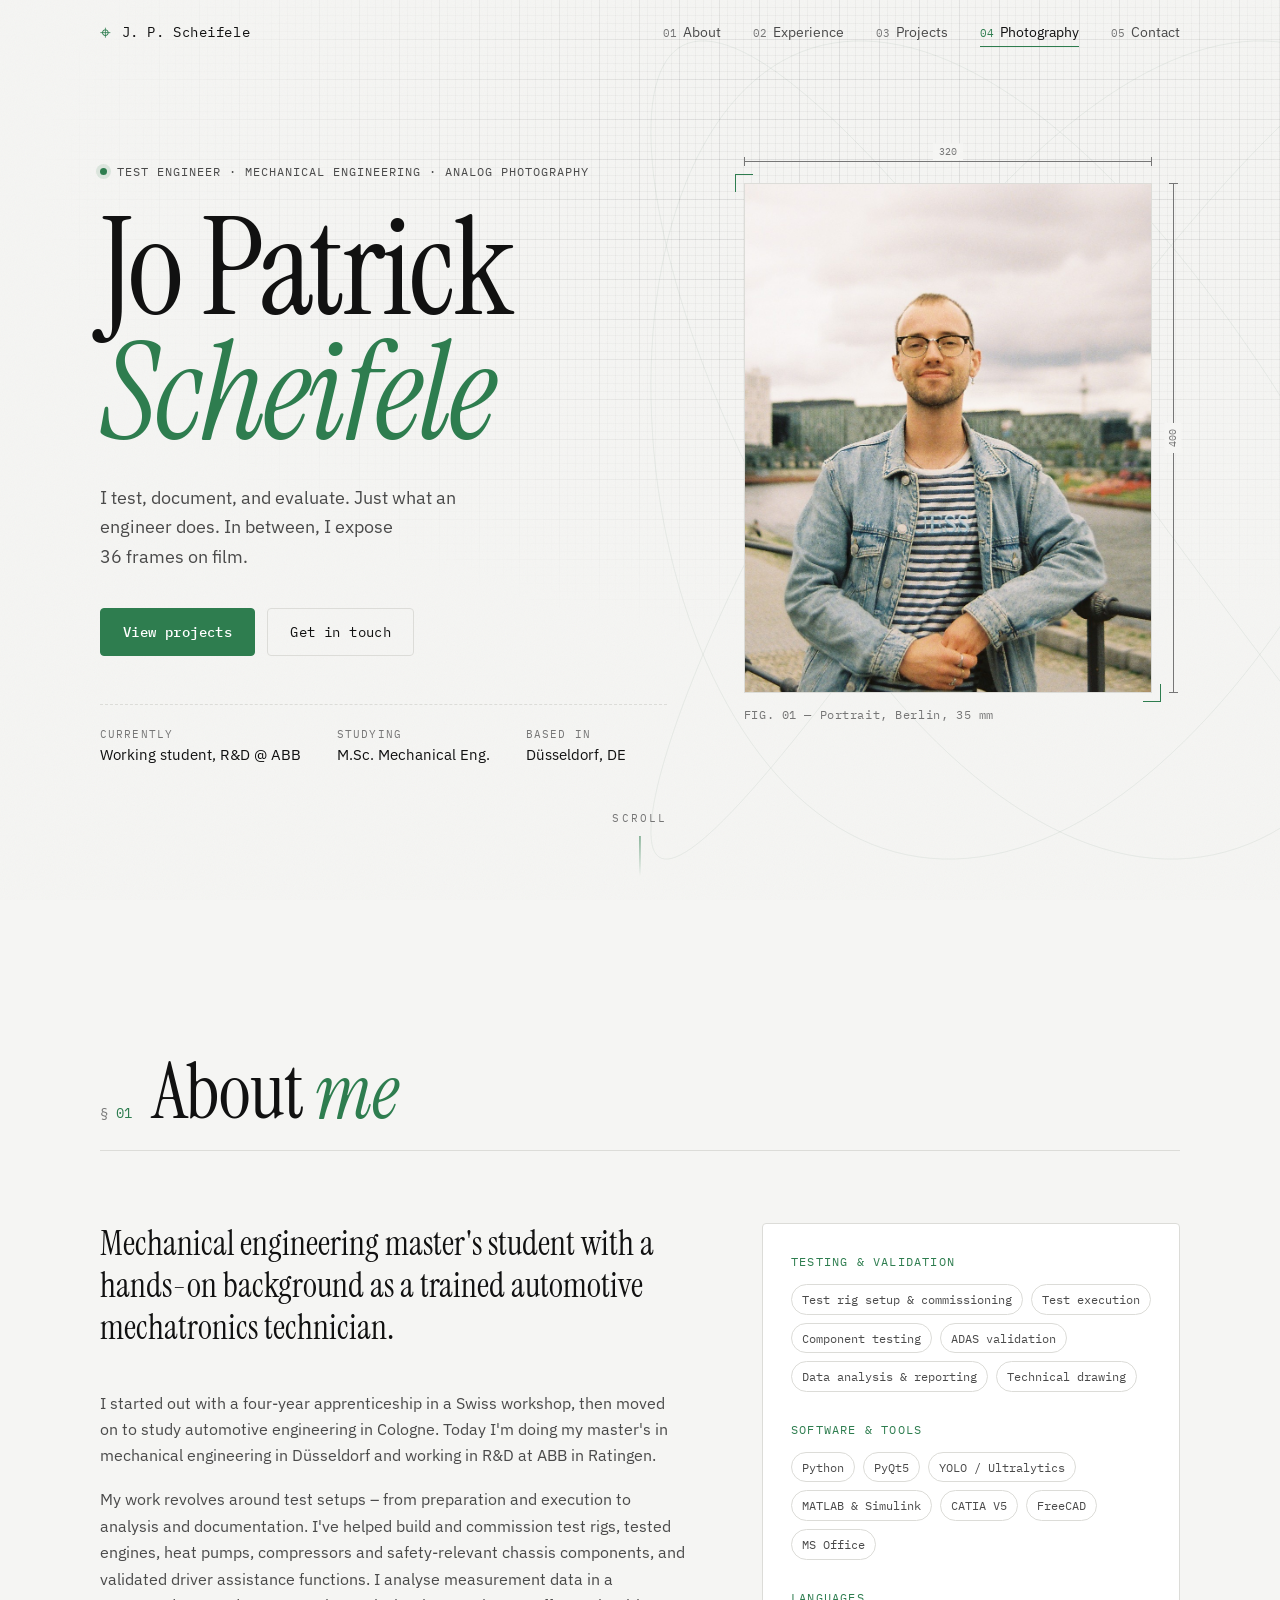
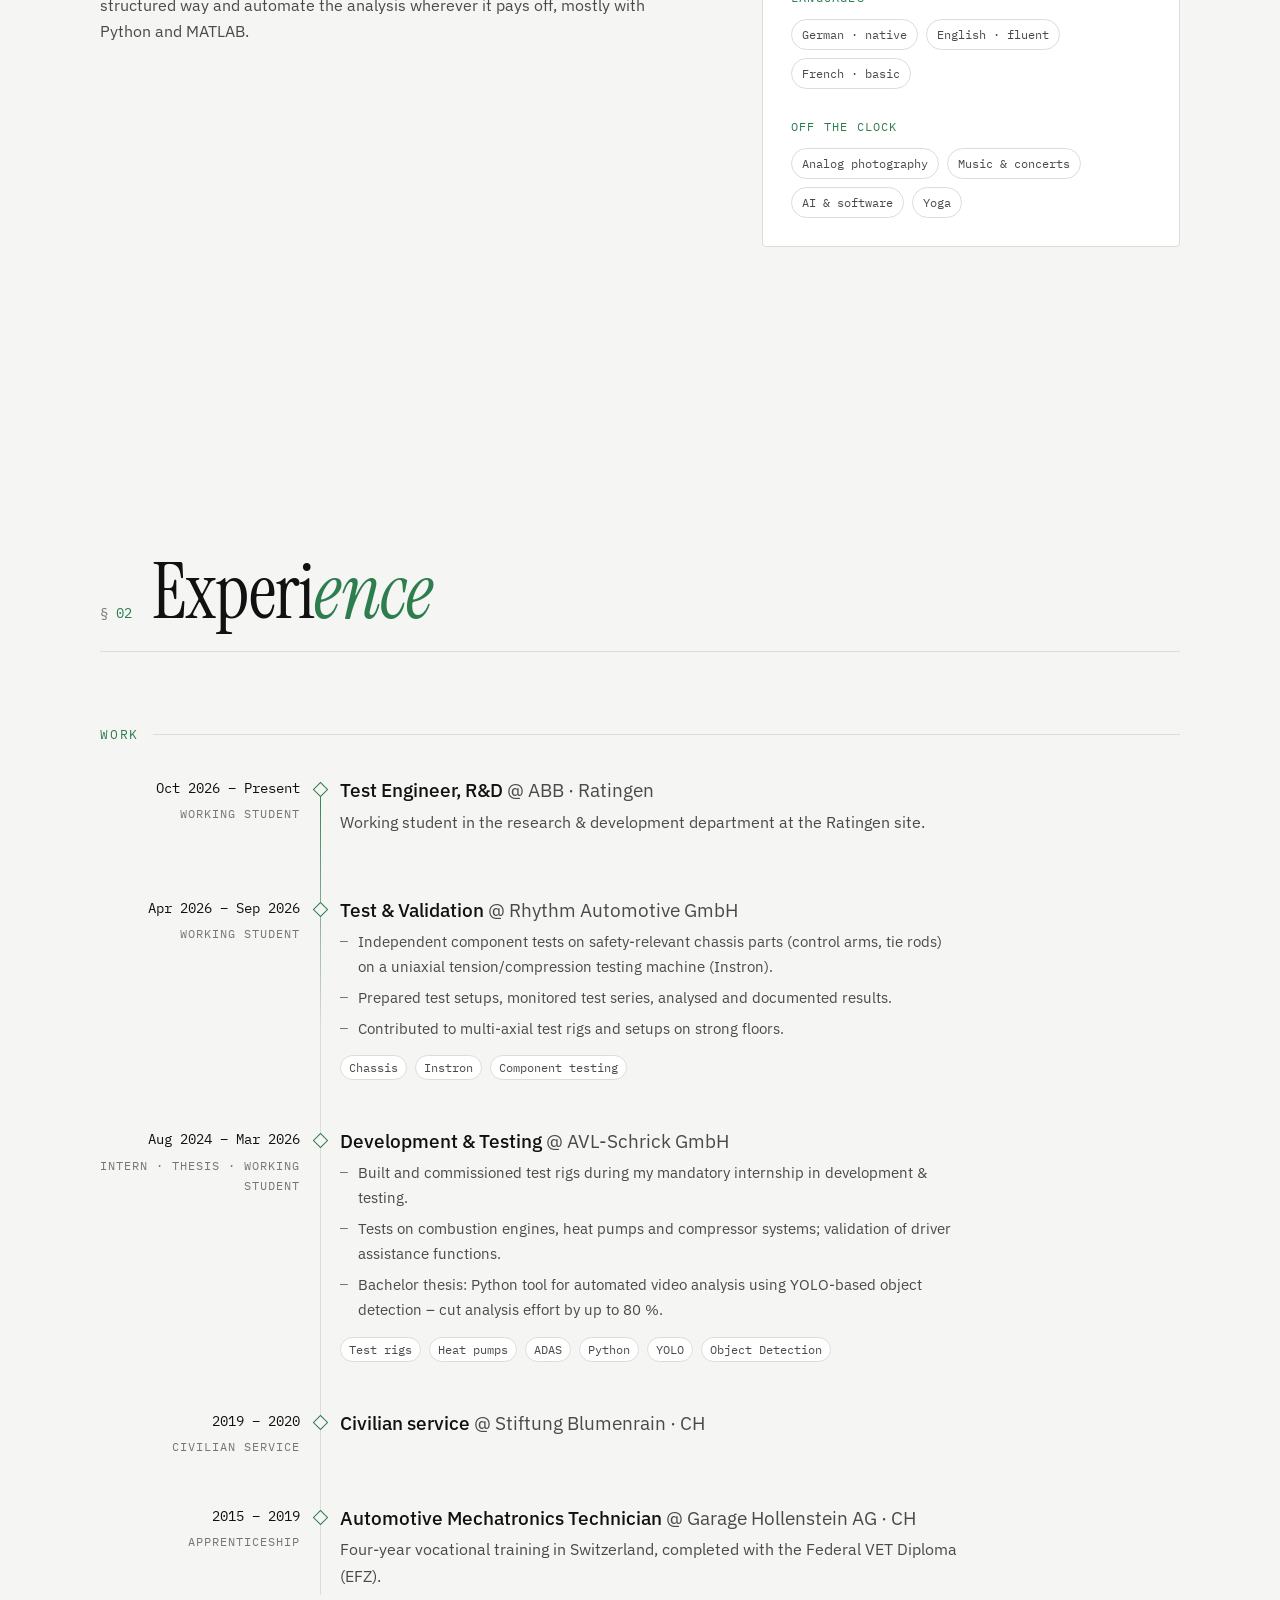
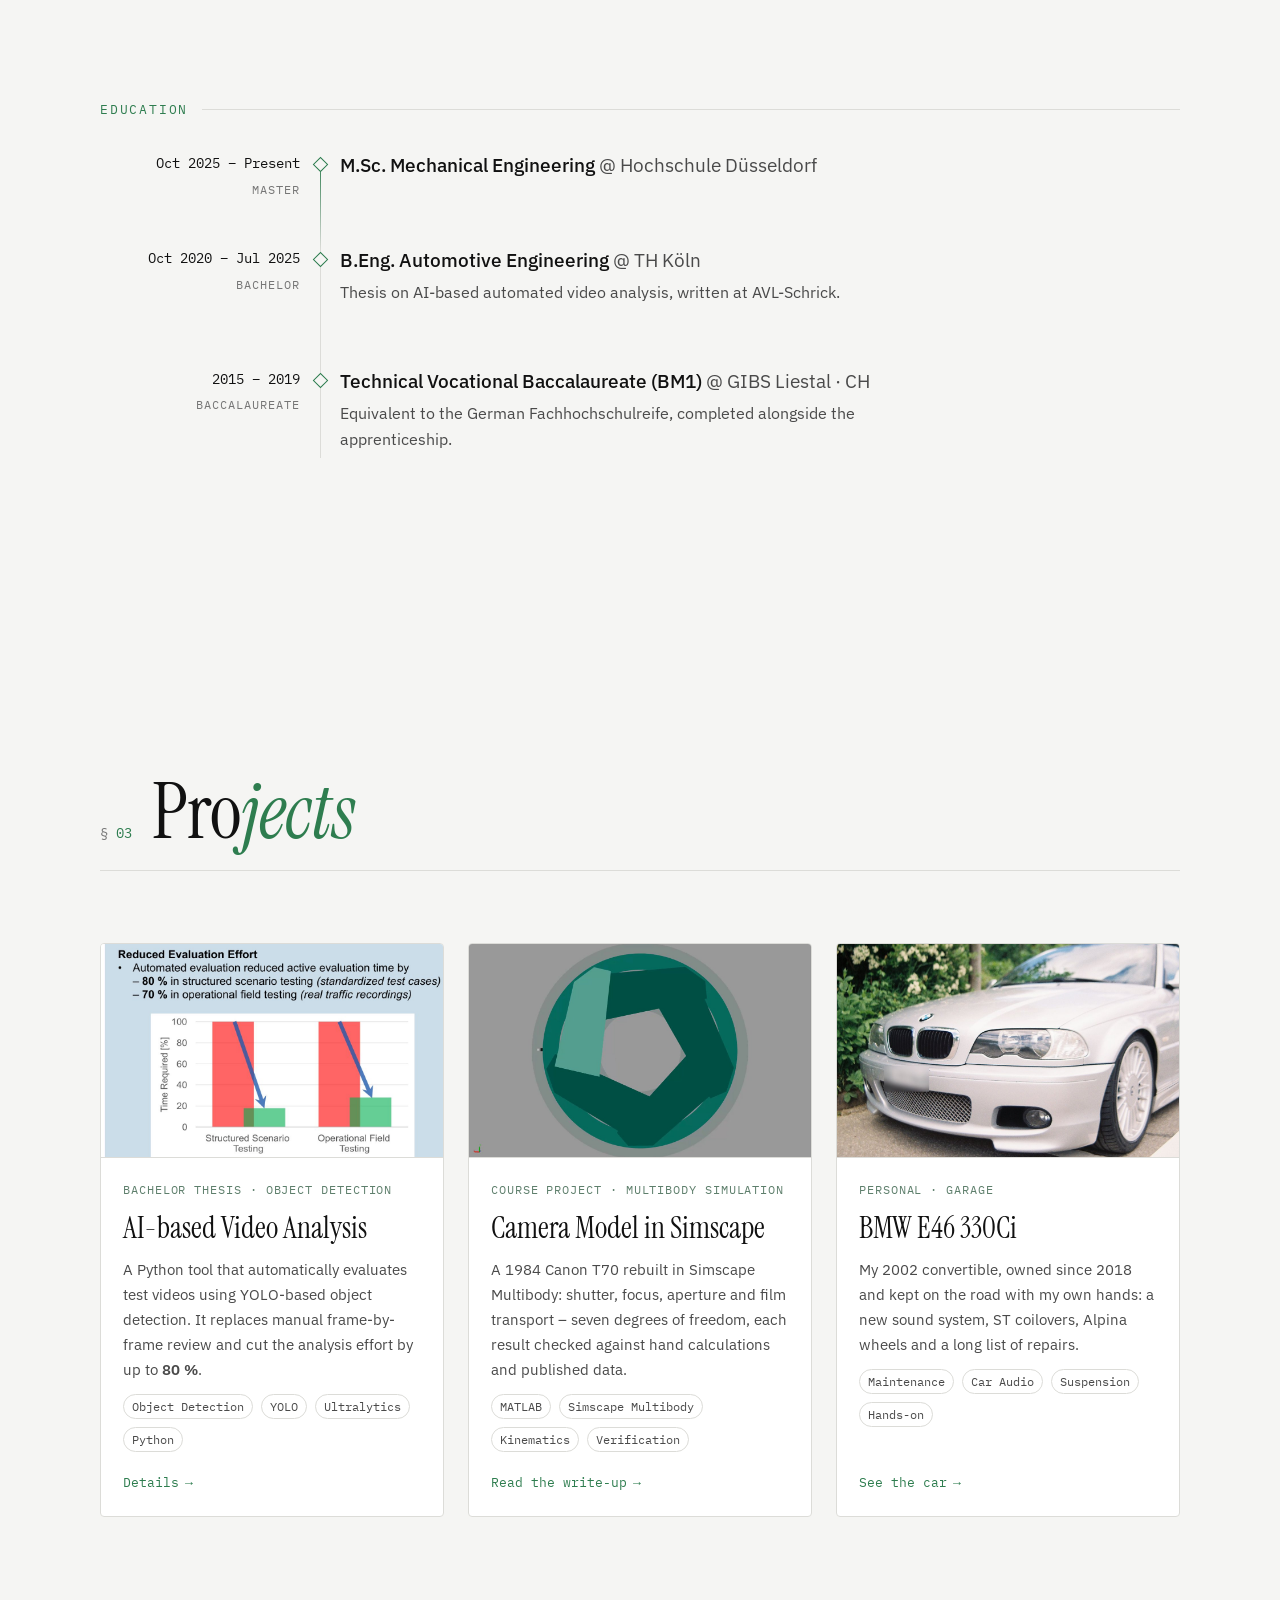
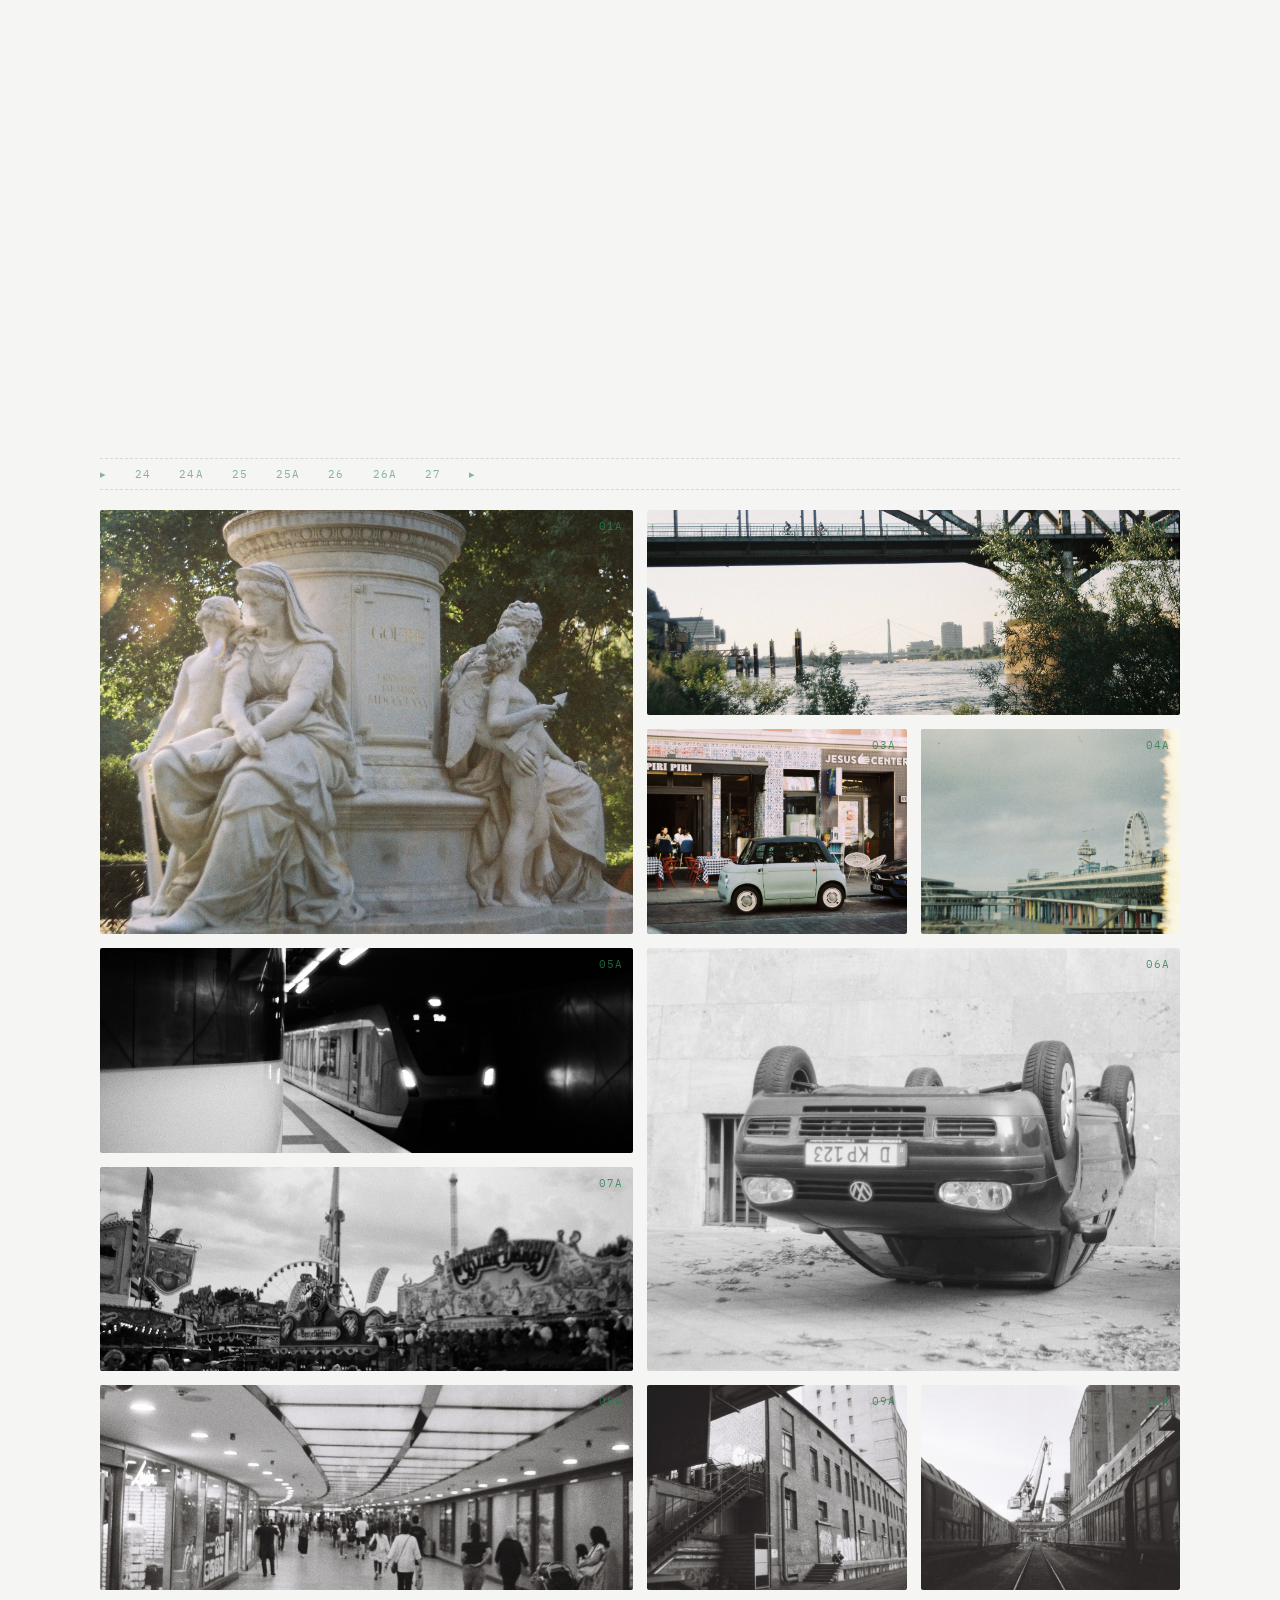
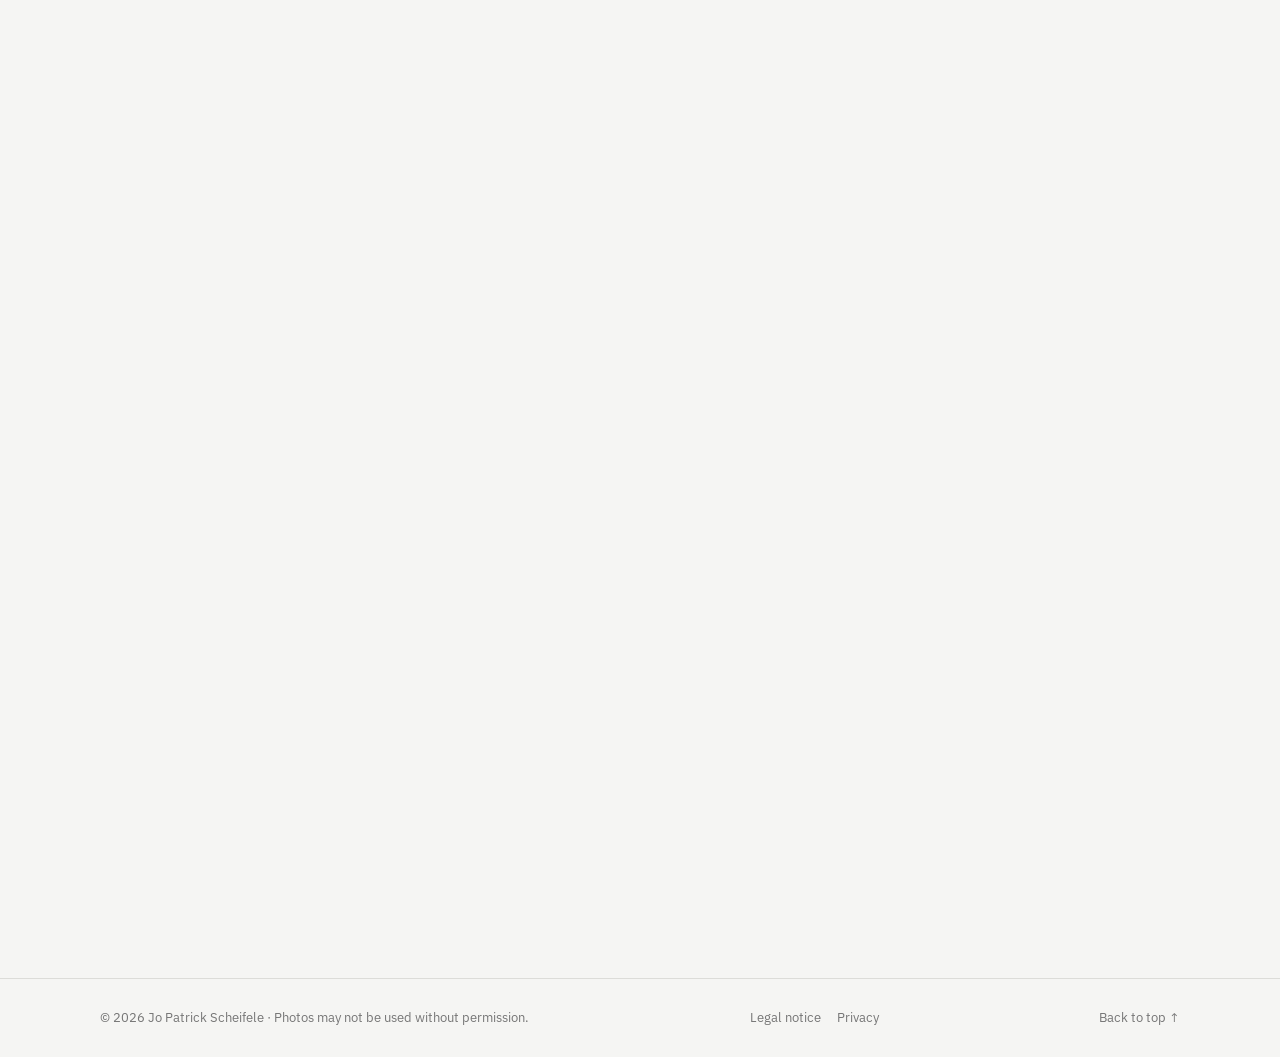
==== commit e0fbb61d: "Impressum und Datenschutzerklärung ergänzen, Bachelorarbeit-Text entschärfen - imprint.html und priv" ====
--- a/index.html
+++ b/index.html
@@ -407,7 +407,7 @@
   <footer class="site-footer">
     <div class="container site-footer__inner">
       <span>© <span id="year">2026</span> Jo Patrick Scheifele · Photos may not be used without permission.</span>
-      <span class="site-footer__mono">Built with HTML · CSS · JS — no frameworks</span>
+      <span class="site-footer__legal"><a href="imprint.html">Legal notice</a><a href="privacy.html">Privacy</a></span>
       <a href="#hero">Back to top ↑</a>
     </div>
   </footer>
--- a/css/styles.css
+++ b/css/styles.css
@@ -710,6 +710,23 @@
 /* Fotos im Artikel: randlos, volle Breite */
 .article-figure--photo img { border: 0; border-radius: 2px; }
 
+/* Rechtstexte (Impressum, Datenschutz): kompakter als Artikel */
+.article--legal .article__section + .article__section { margin-top: 48px; padding-top: 32px; }
+.article--legal .article__title { font-size: clamp(1.7rem, 4vw, 2.2rem); margin-bottom: 18px; }
+.article--legal h3 { font-weight: 500; font-size: 1.05rem; margin: 28px 0 8px; }
+.article--legal ul { list-style: disc; padding-left: 22px; margin: 14px 0; color: var(--text-muted); }
+.article--legal li { line-height: 1.7; }
+.article--legal li + li { margin-top: 4px; }
+.article--legal a { color: var(--accent); text-decoration: underline; text-underline-offset: 3px; overflow-wrap: anywhere; }
+.legal-address { font-style: normal; color: var(--text); line-height: 1.75; font-size: 1.04rem; }
+/* Noch auszufüllende Angaben – bewusst auffällig, damit sie nicht online vergessen werden */
+mark.todo {
+  background: #fff3b0; color: #6b4e00;
+  padding: 1px 6px; border-radius: 3px;
+  font-family: var(--font-mono); font-size: .85em;
+}
+.site-footer__legal { display: inline-flex; gap: 16px; }
+
 /* Arbeitsliste (z. B. Auto-Seite): Gruppen als Karten */
 .worklog { display: grid; gap: 16px; }
 .worklog__group {
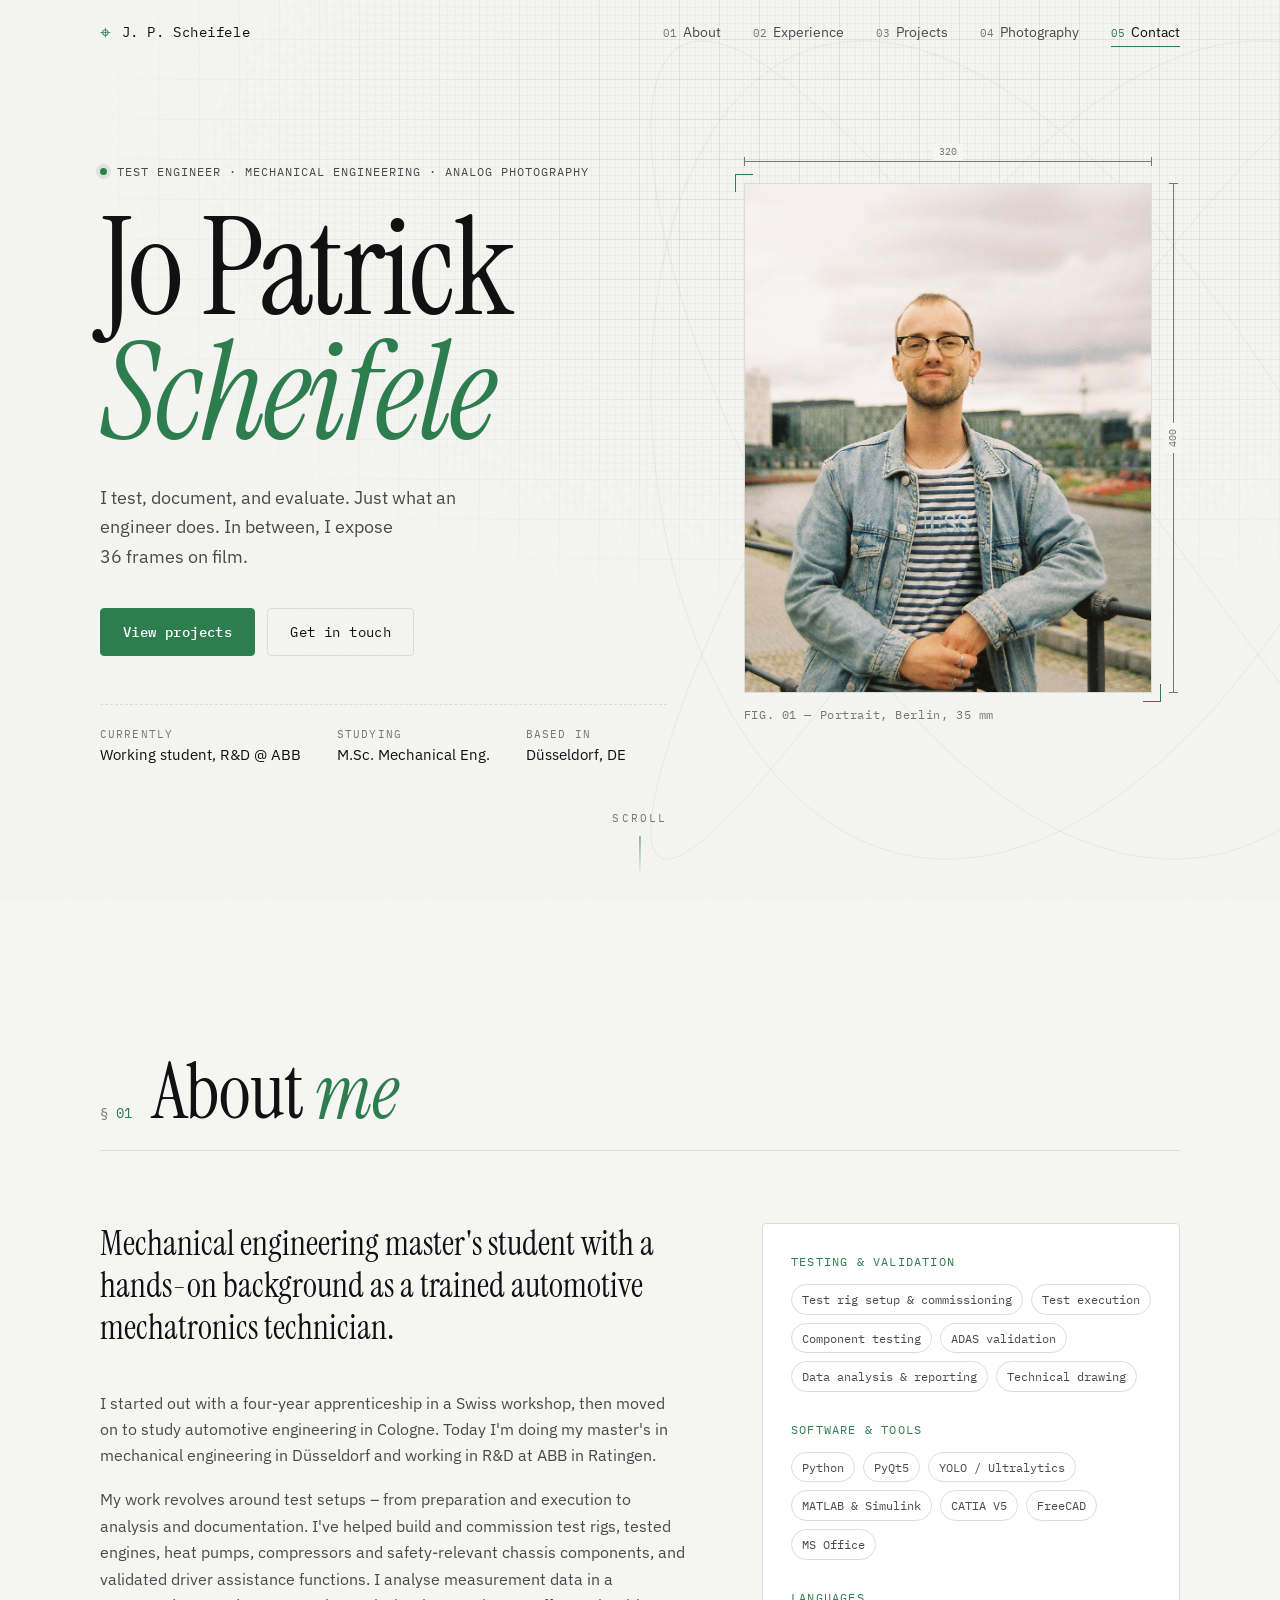
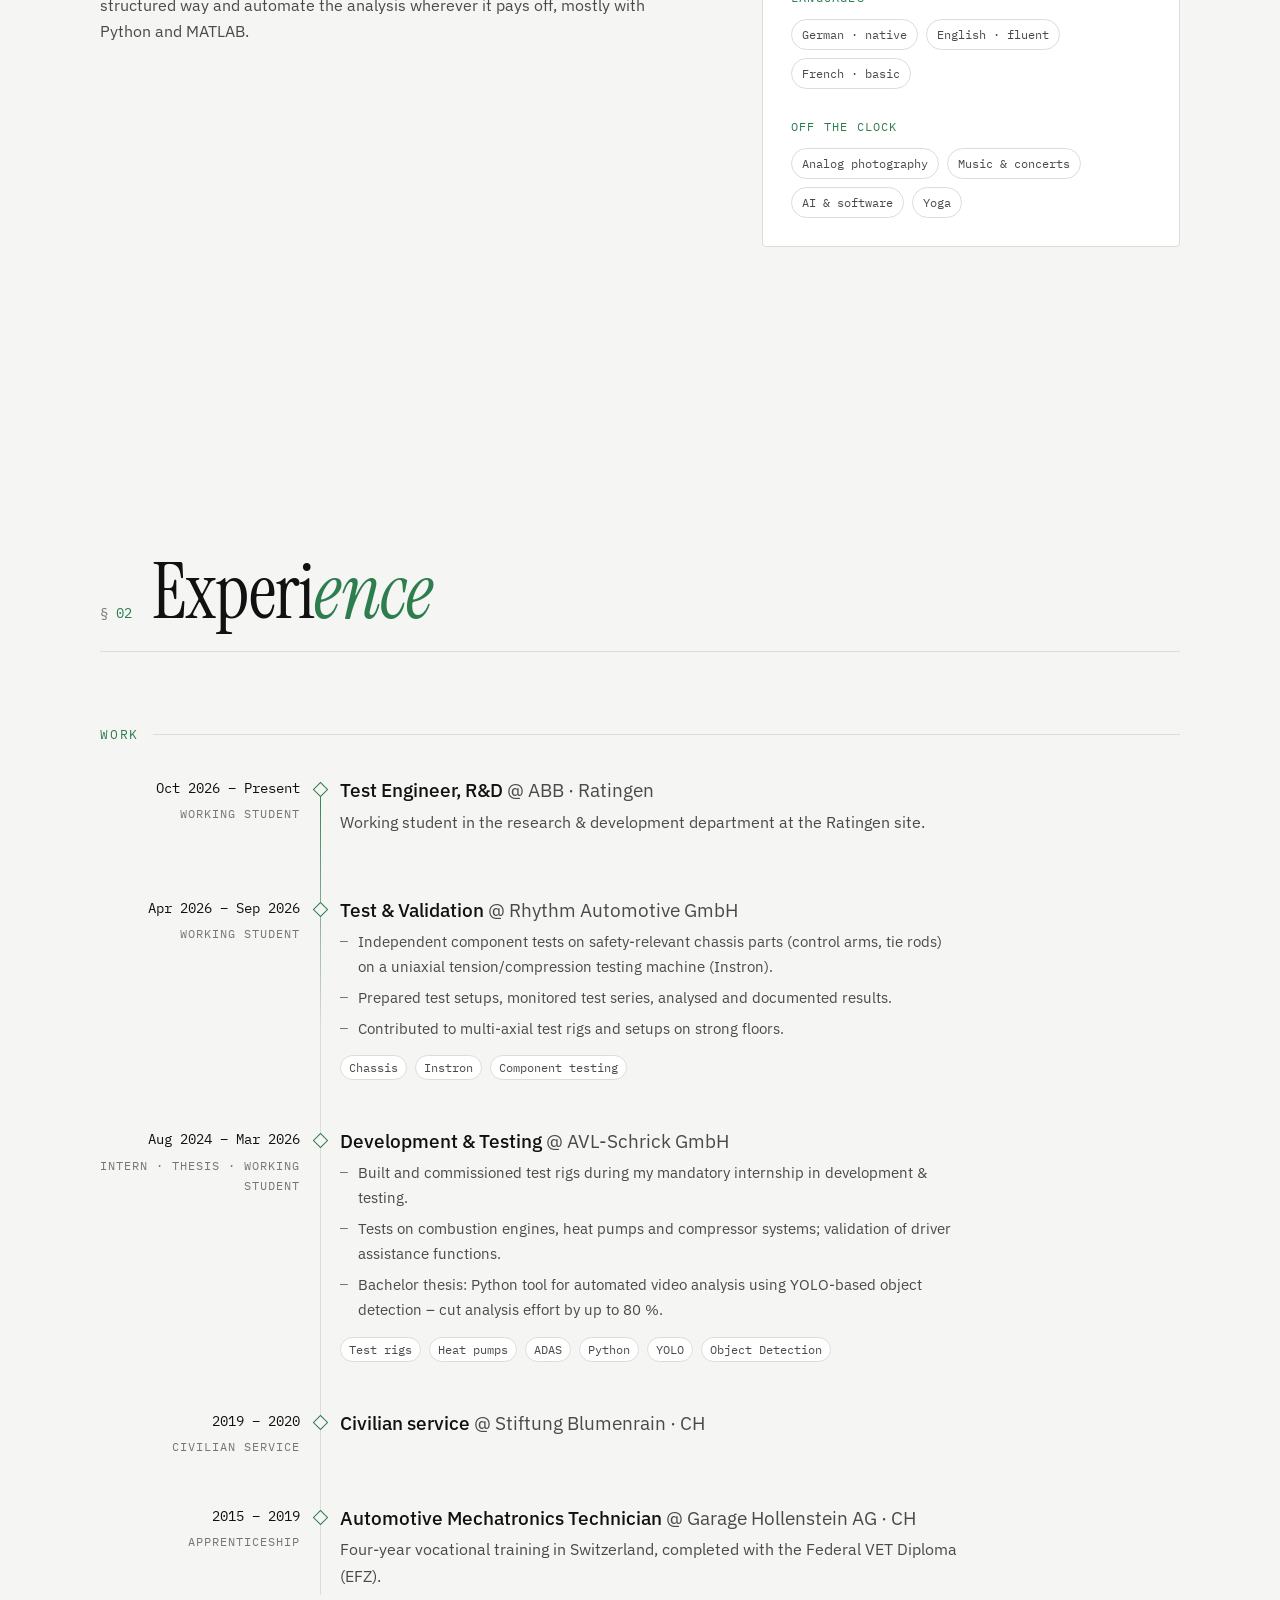
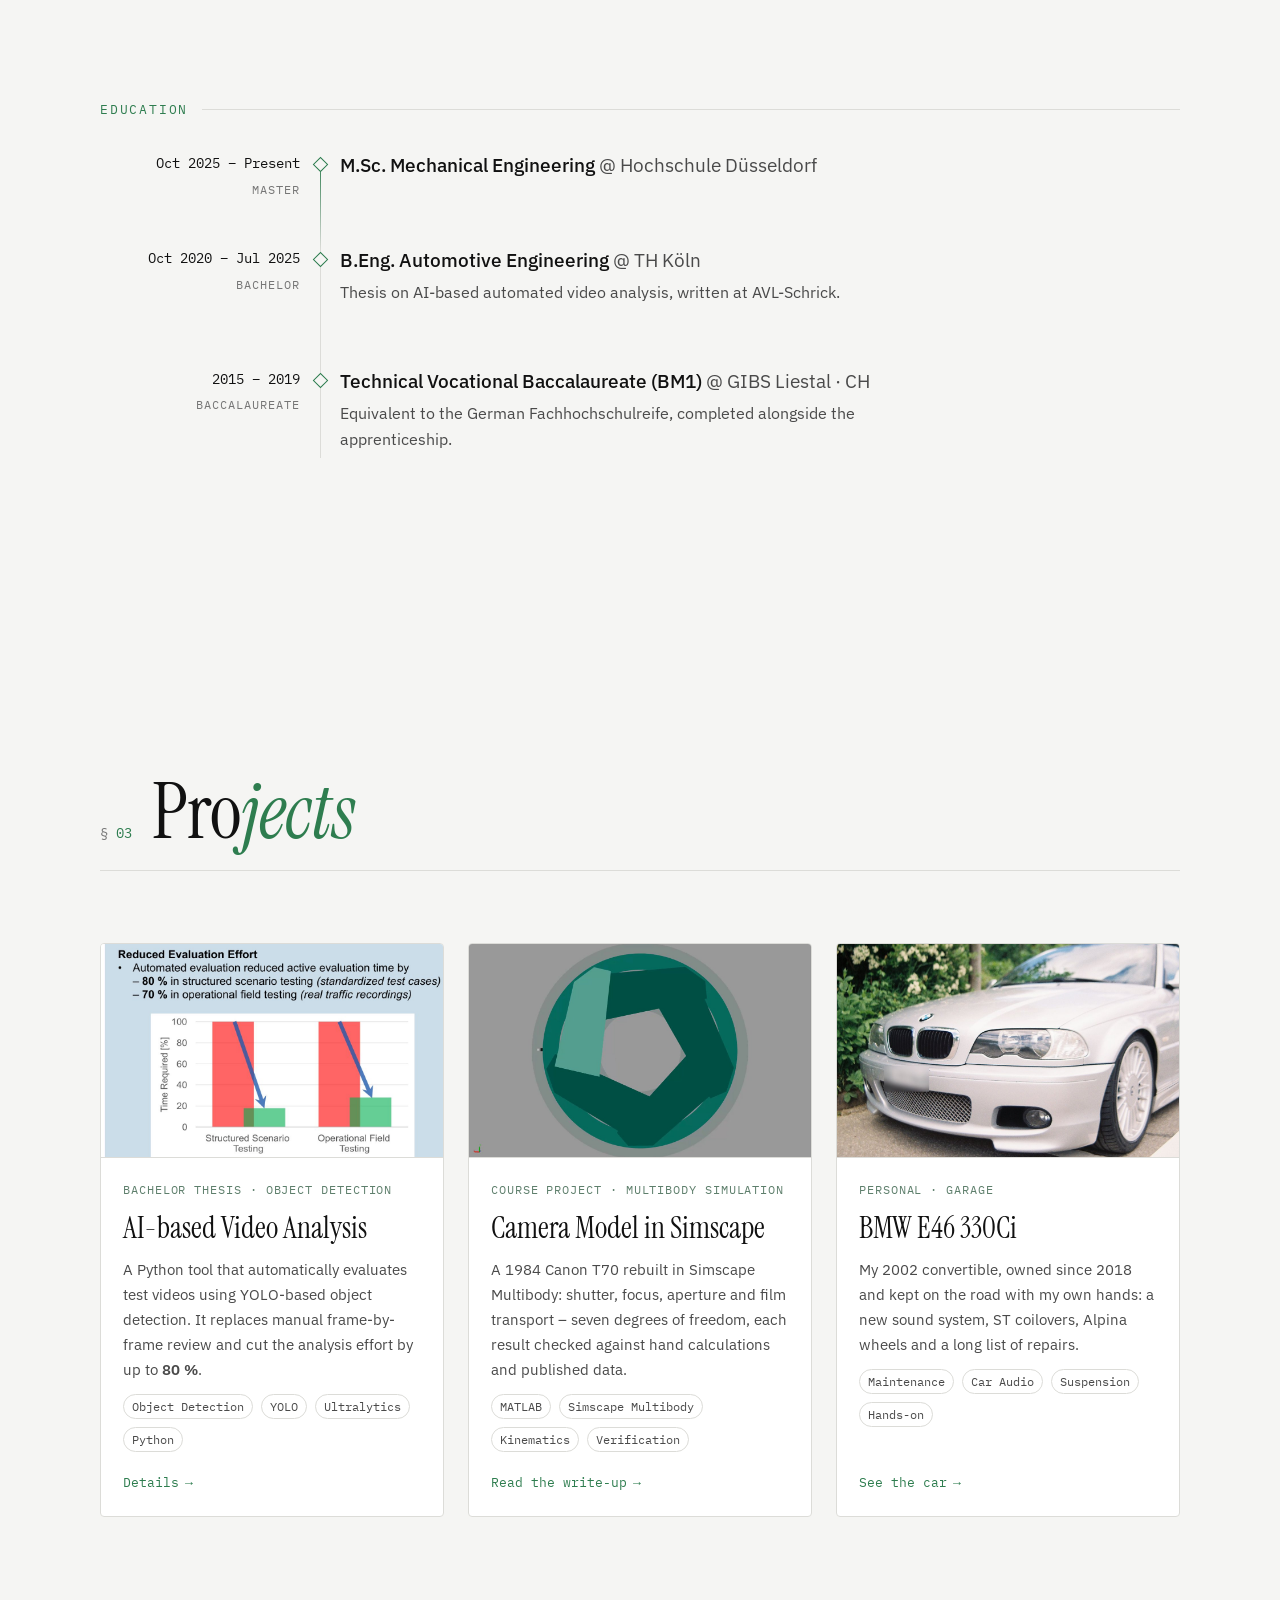
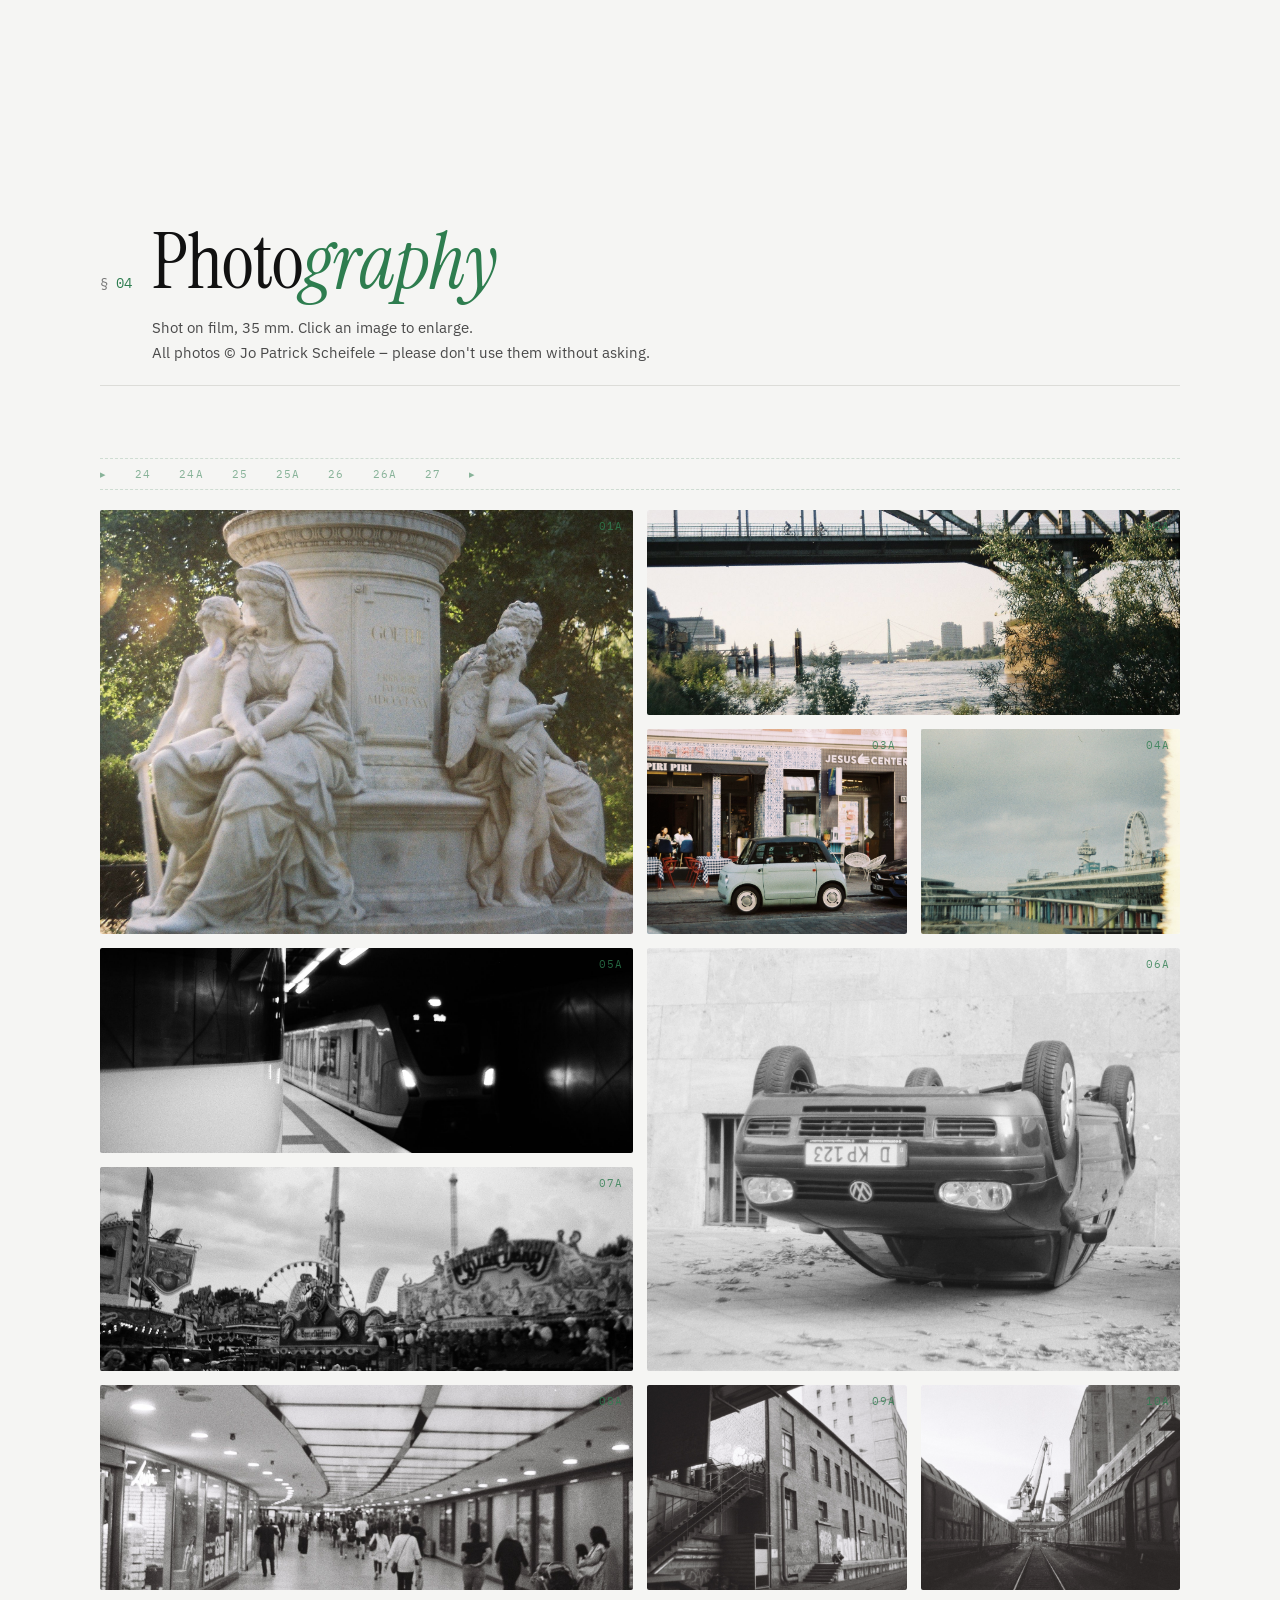
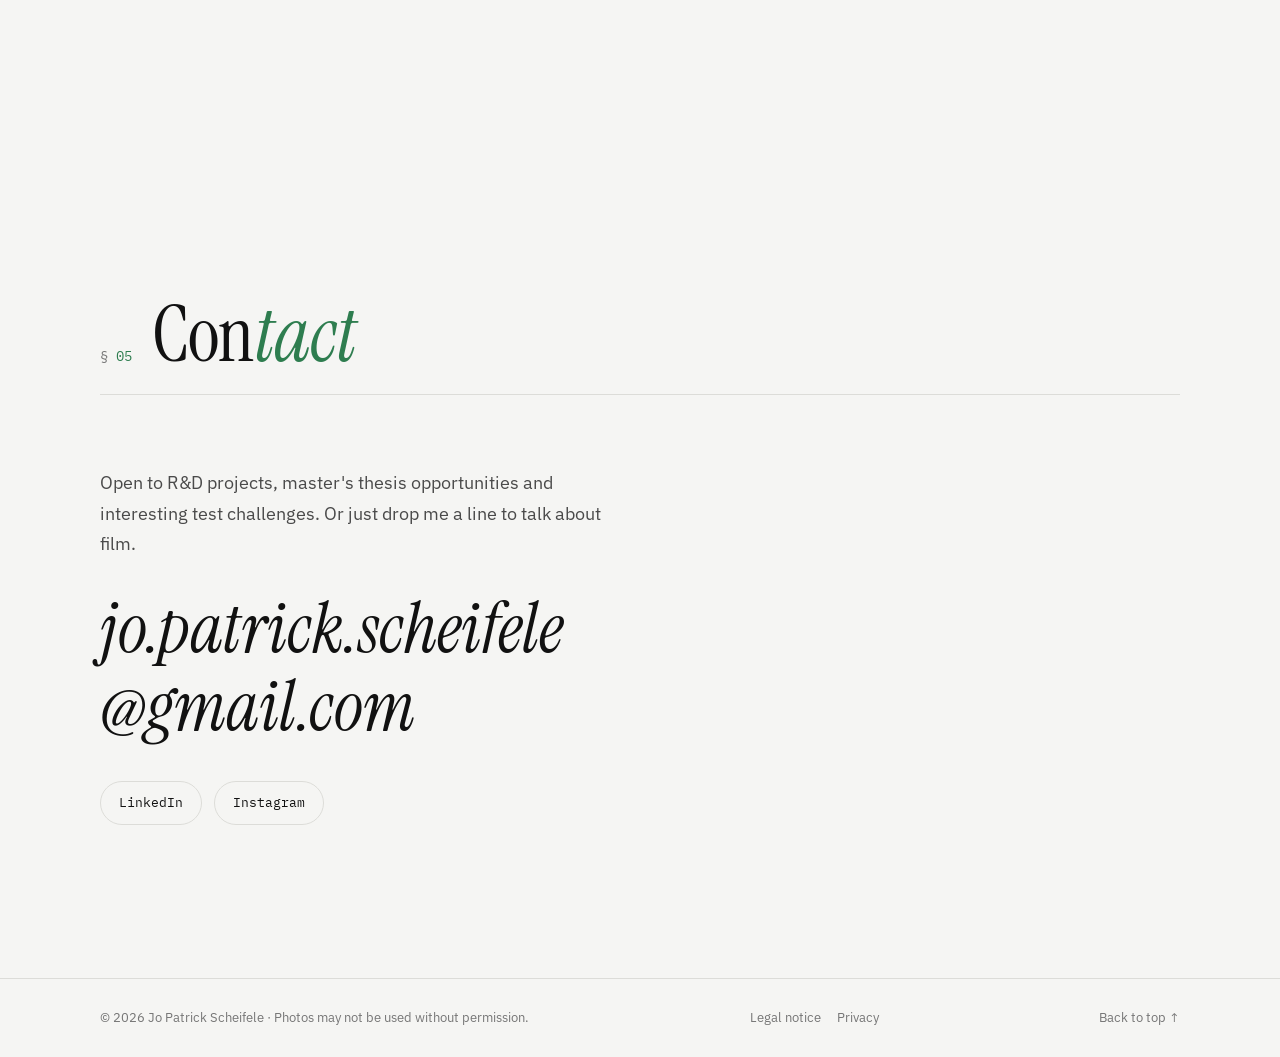
==== commit 79dba5b9: "Linkvorschau für LinkedIn: Open-Graph-Tags und Vorschaubilder - Open-Graph- und Twitter-Card-Tags au" ====
--- a/index.html
+++ b/index.html
@@ -6,6 +6,19 @@
   <title>Jo Patrick Scheifele · Test Engineer & Analog Photographer</title>
   <meta name="description" content="Portfolio of Jo Patrick Scheifele – mechanical engineering master's student, working student in R&amp;D at ABB, trained automotive mechatronics technician and analog photographer.">
   <meta name="theme-color" content="#f5f5f3">
+  <!-- Open Graph / Linkvorschau (LinkedIn & Co.); Bilder: node tools/og-cards.mjs -->
+  <meta property="og:type" content="website">
+  <meta property="og:site_name" content="Jo Patrick Scheifele">
+  <meta property="og:title" content="Jo Patrick Scheifele · Test Engineer &amp; Analog Photographer">
+  <meta property="og:description" content="Portfolio of Jo Patrick Scheifele – mechanical engineering master's student, working student in R&amp;D at ABB, trained automotive mechatronics technician and analog photographer.">
+  <meta property="og:url" content="https://joscheifele.github.io/">
+  <meta property="og:image" content="https://joscheifele.github.io/assets/img/og/home.jpg">
+  <meta property="og:image:width" content="1200">
+  <meta property="og:image:height" content="630">
+  <meta property="og:image:alt" content="Portrait of Jo Patrick Scheifele next to his name and the tagline Test Engineer, Mechanical Engineering, Analog Photography">
+  <meta property="og:locale" content="en_US">
+  <meta name="author" content="Jo Patrick Scheifele">
+  <meta name="twitter:card" content="summary_large_image">
   <link rel="icon" href="assets/favicon.svg" type="image/svg+xml">
 
   <link rel="preload" href="assets/fonts/instrument-serif-400-latin.woff2" as="font" type="font/woff2" crossorigin>
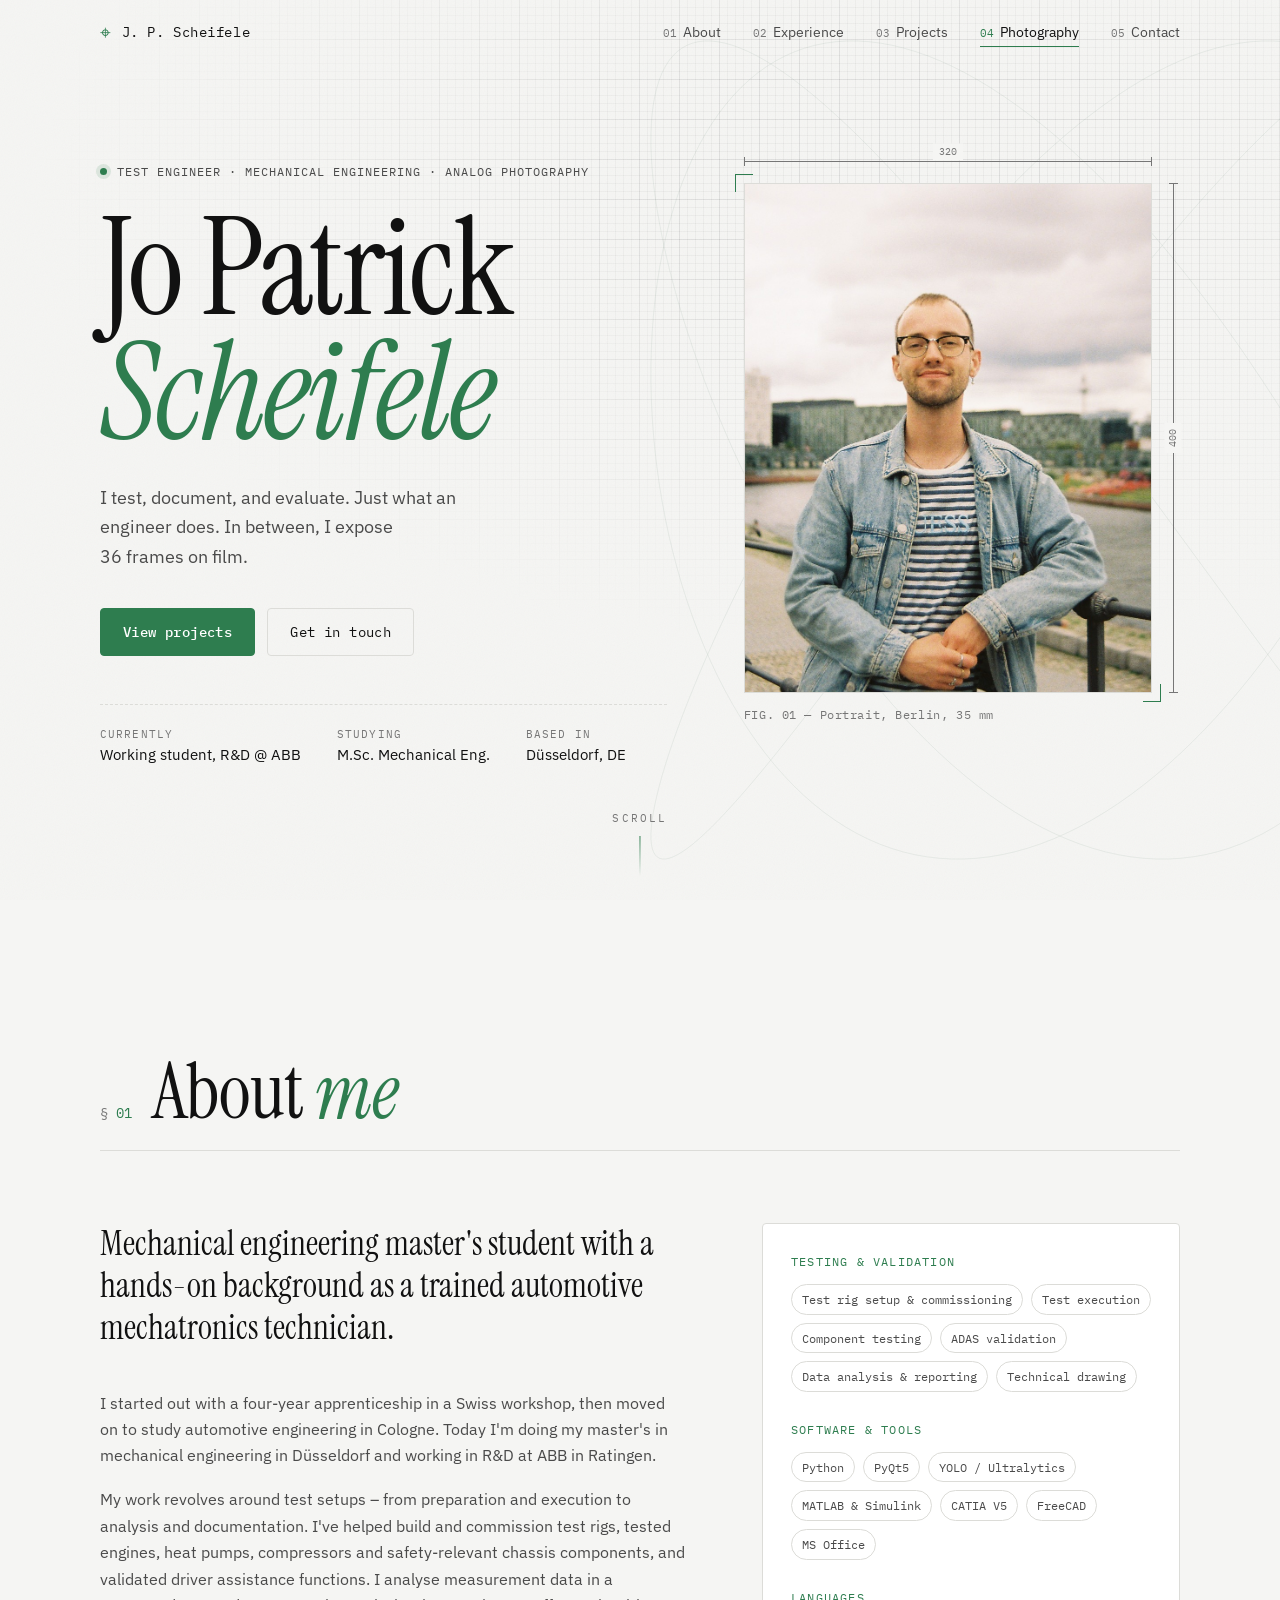
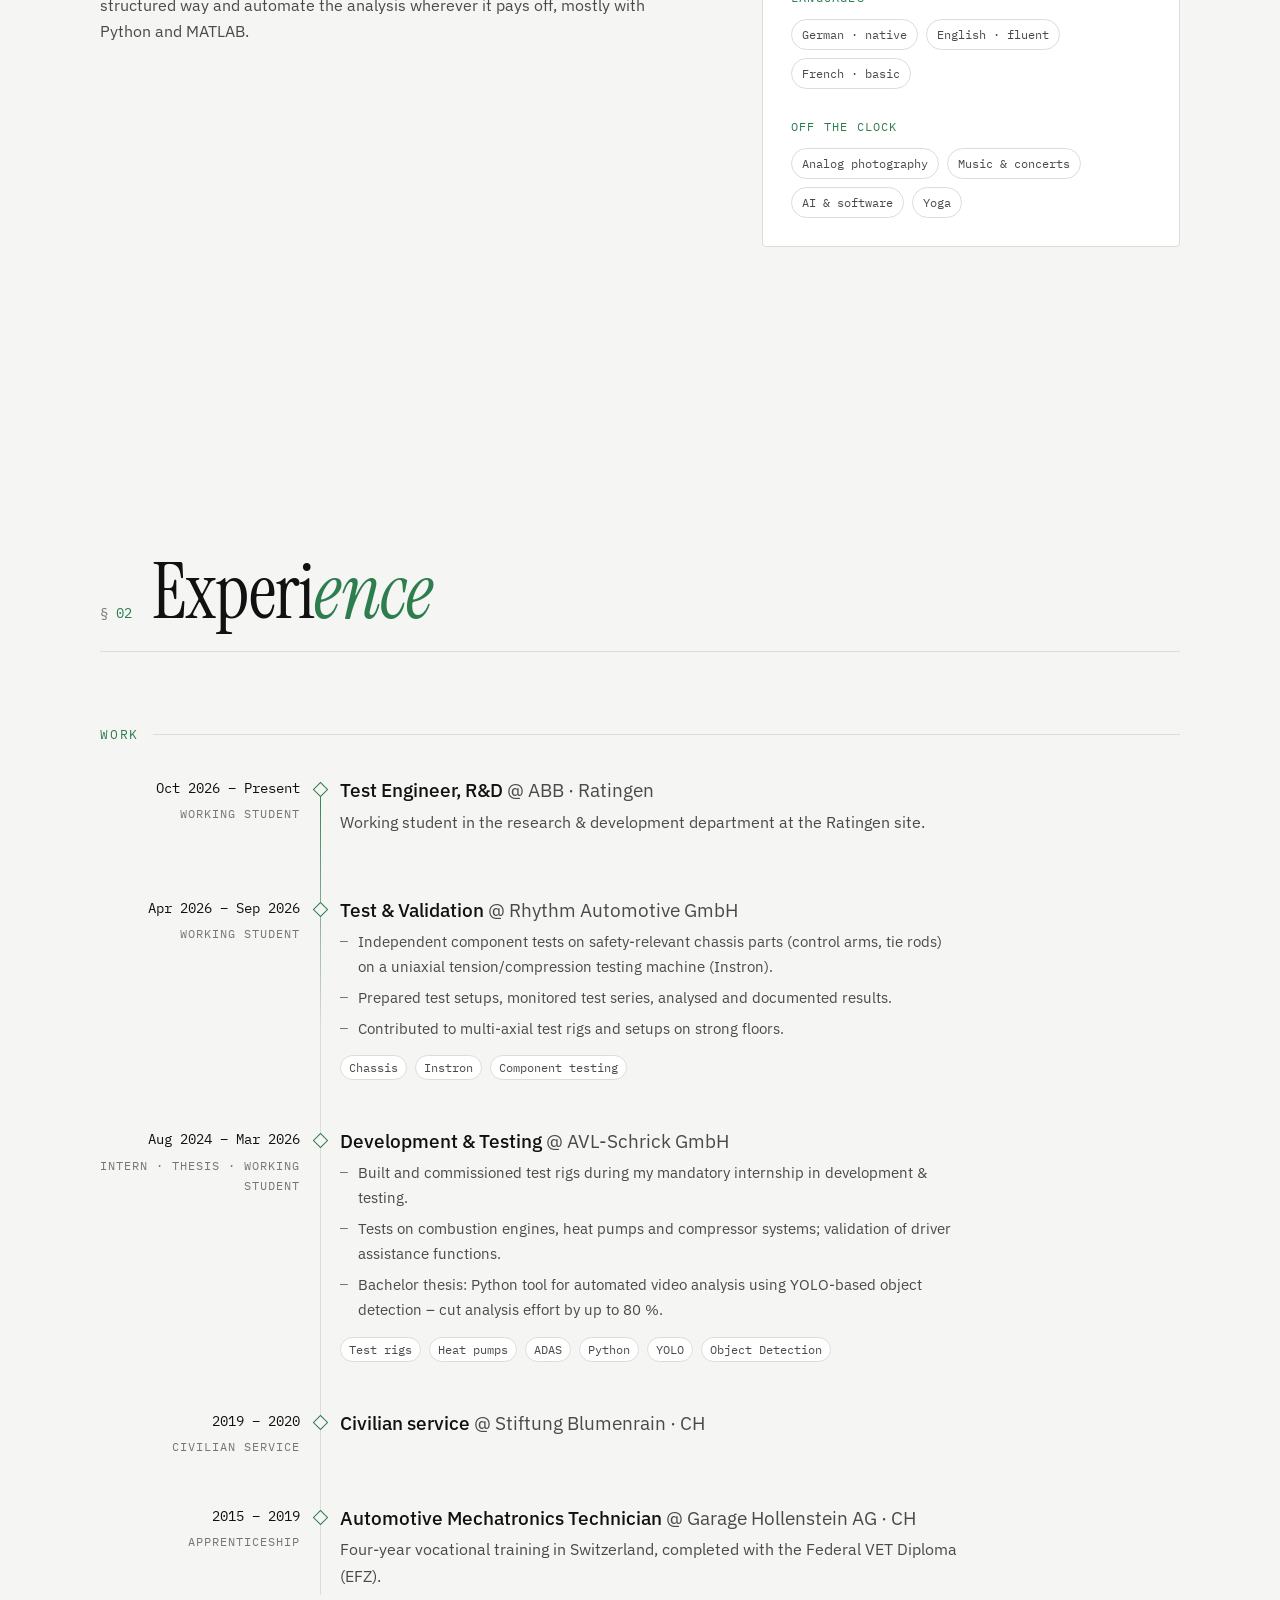
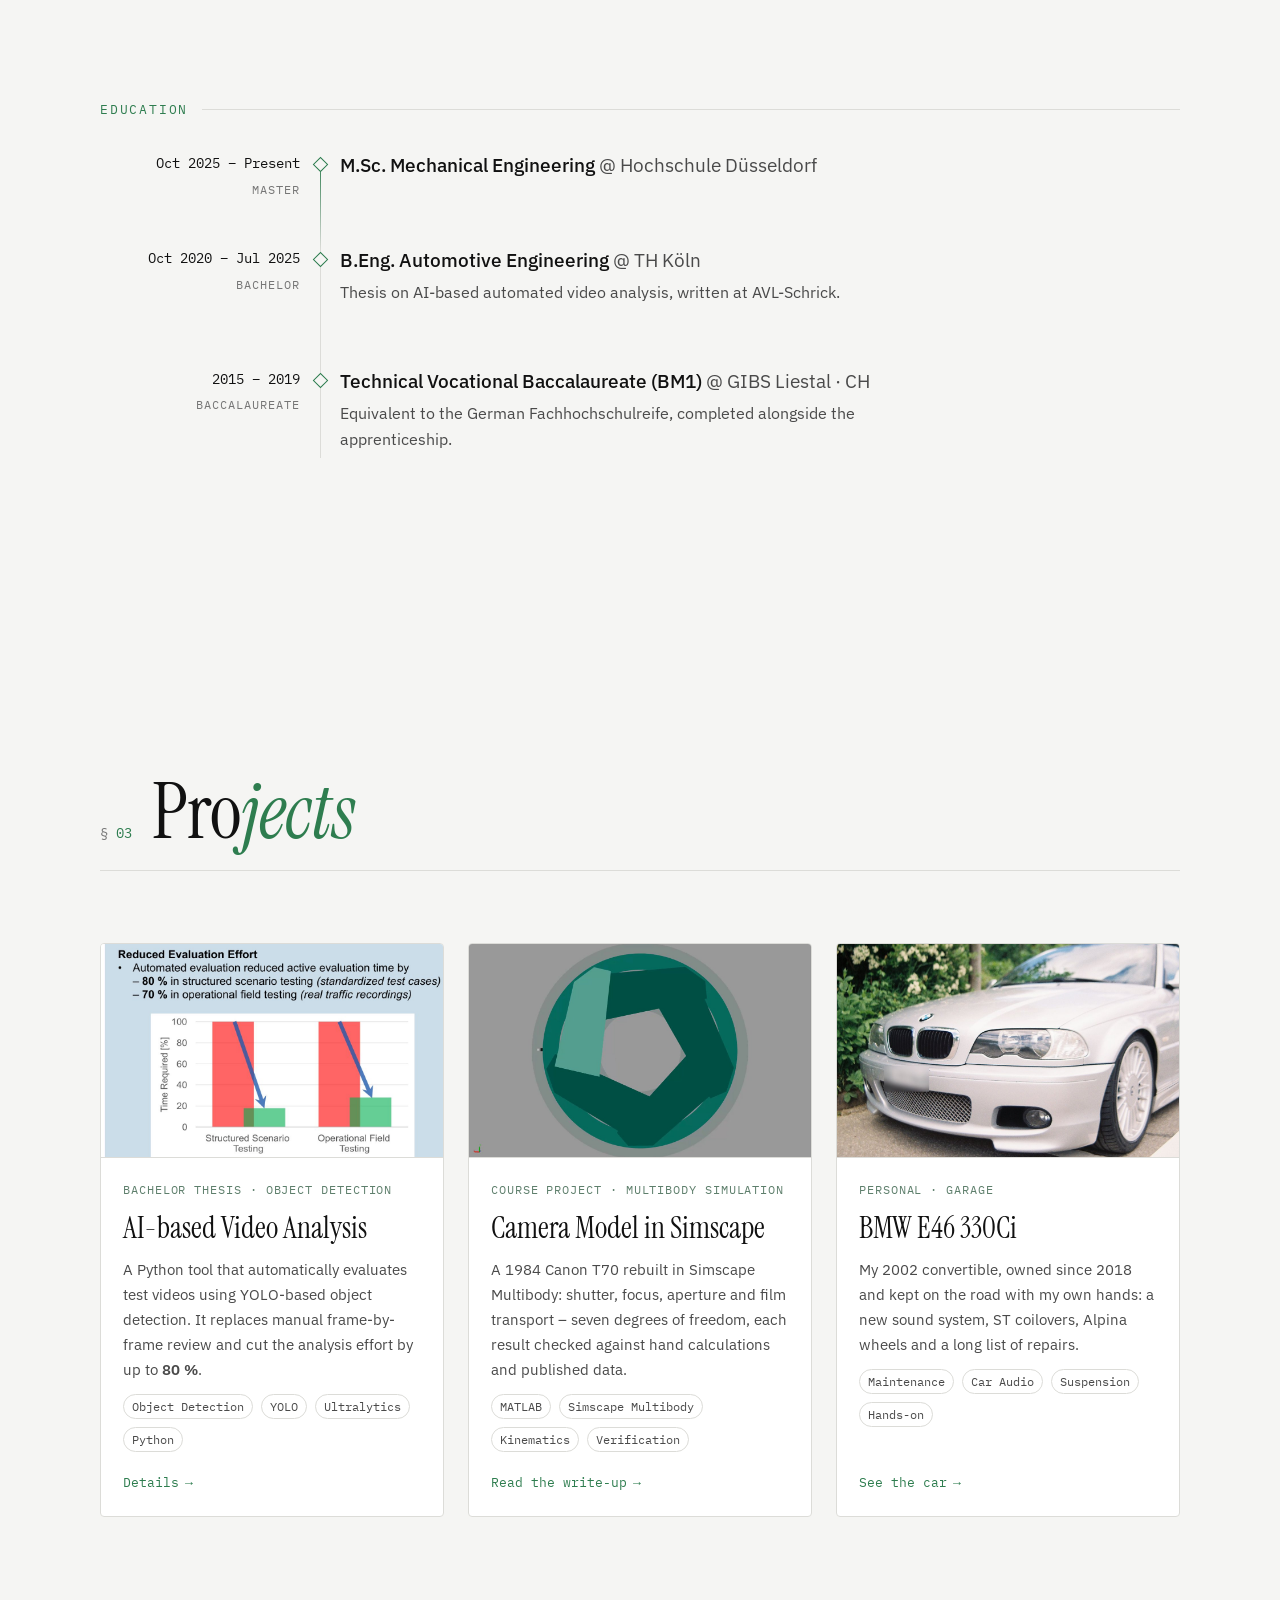
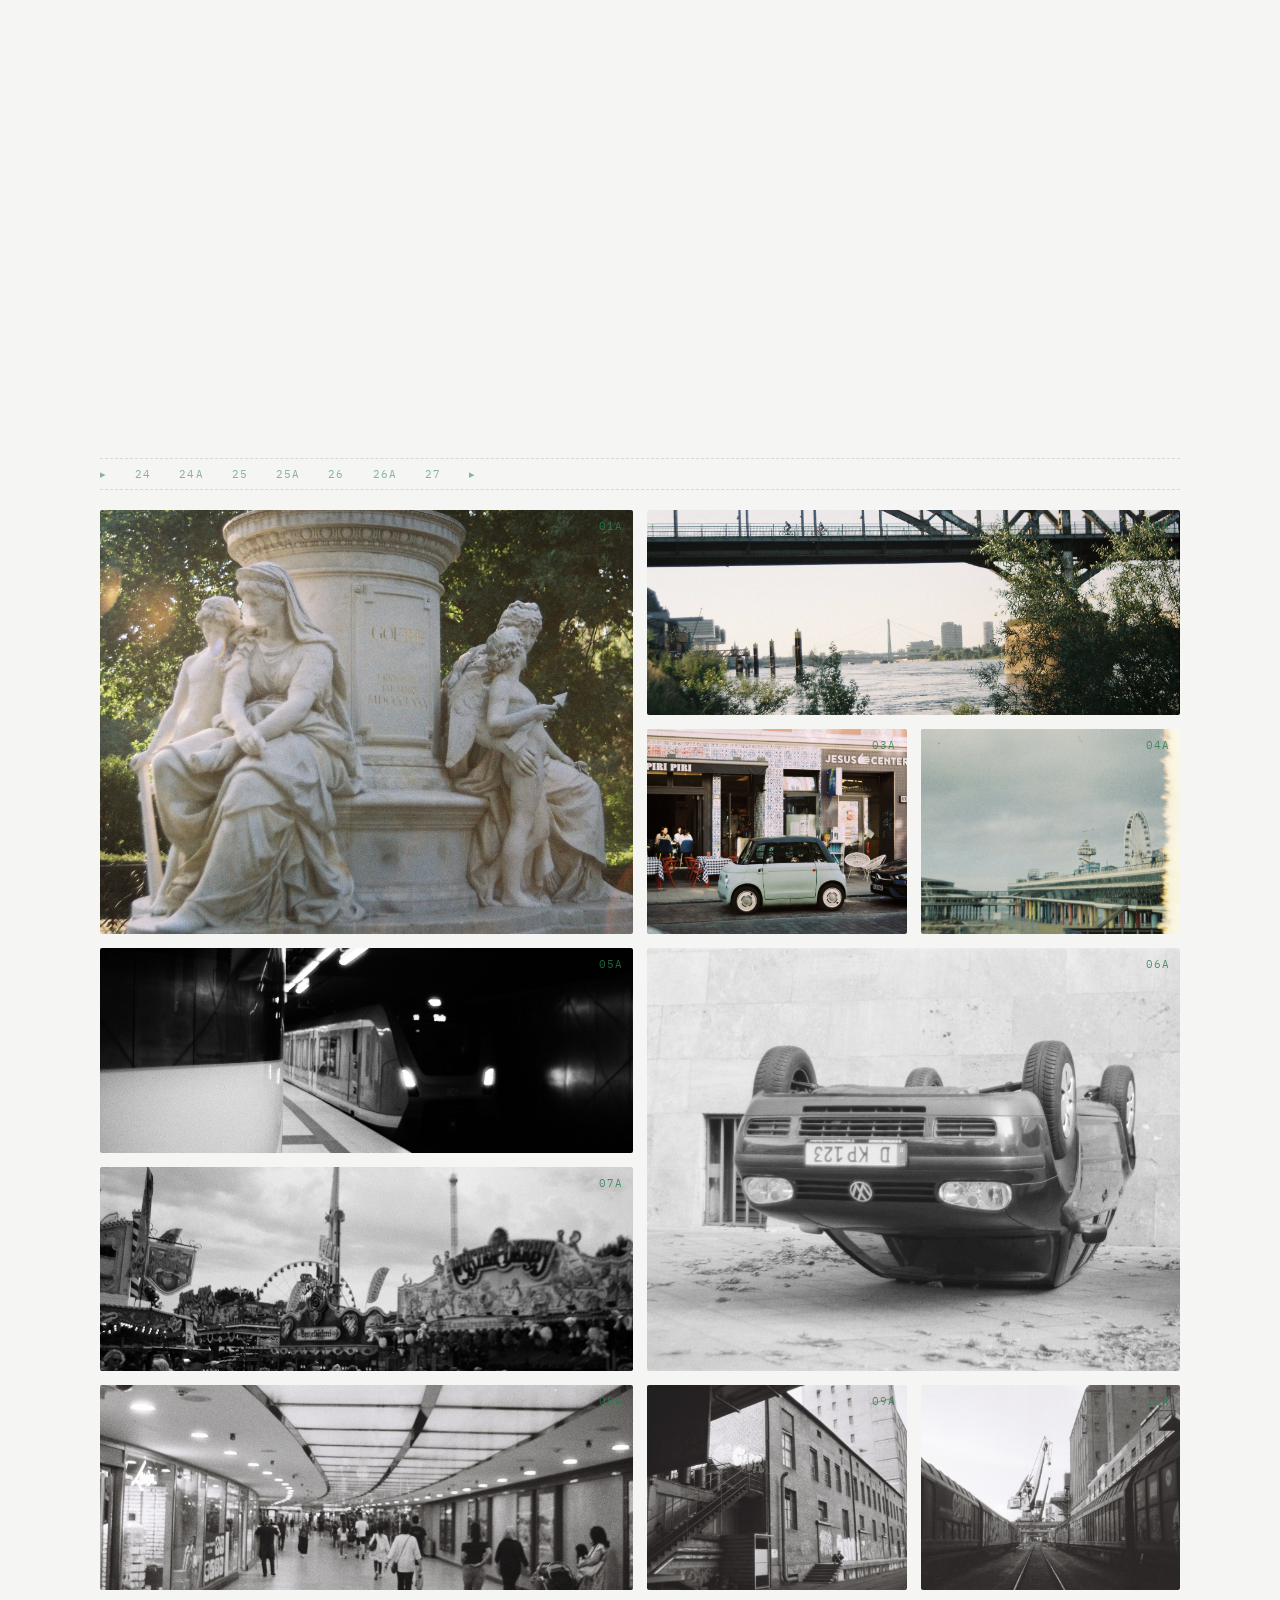
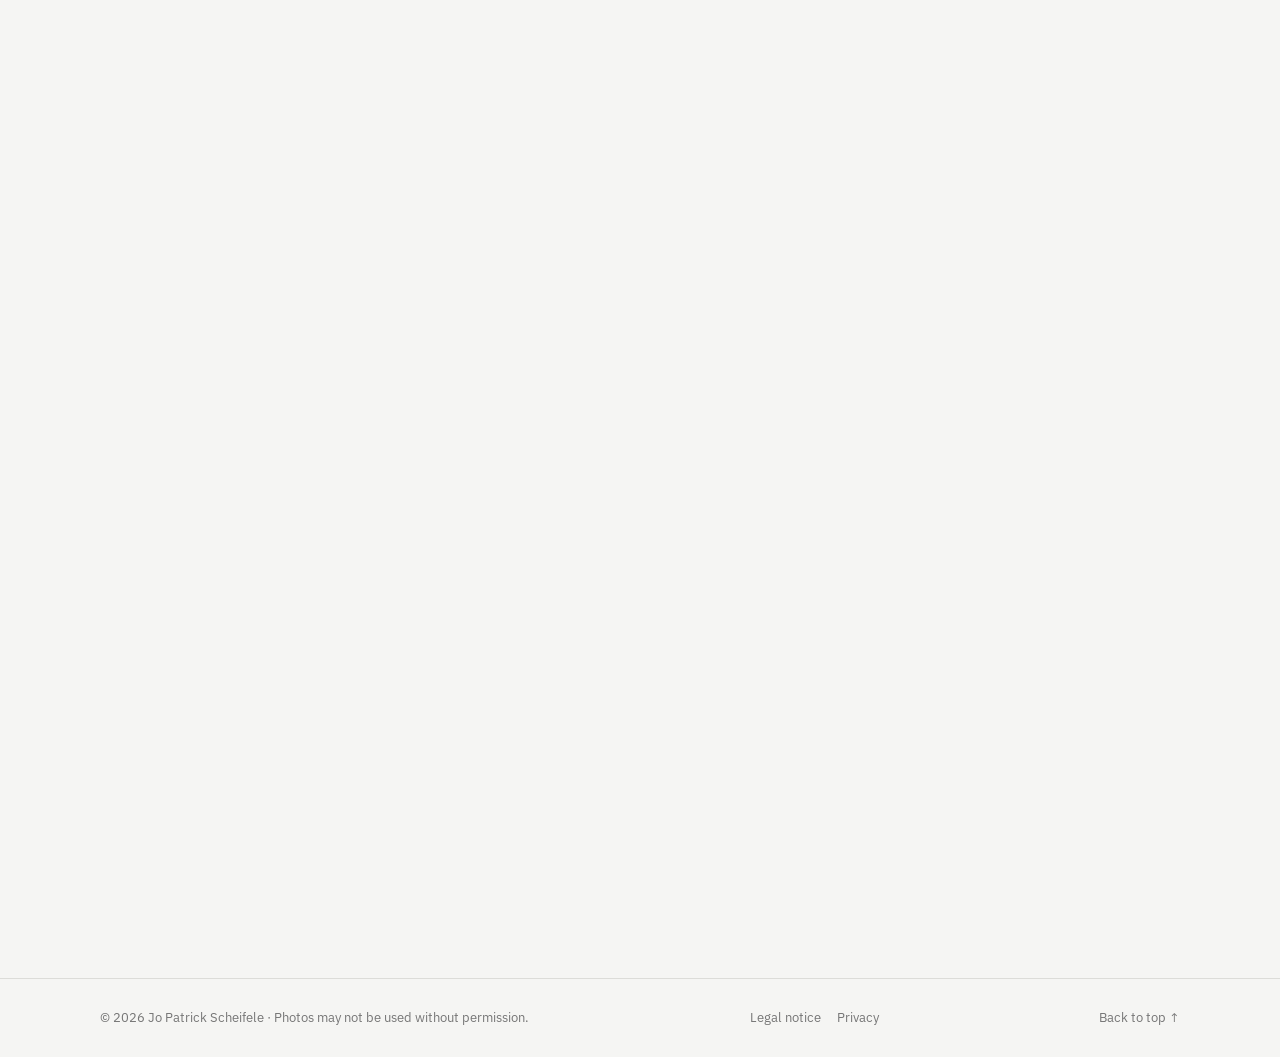
==== commit 54079bf7: "Vorschaubilder schärfer: weniger Text, PNG in doppelter Auflösung Im LinkedIn-Feed wird die Karte nu" ====
--- a/index.html
+++ b/index.html
@@ -12,9 +12,9 @@
   <meta property="og:title" content="Jo Patrick Scheifele · Test Engineer &amp; Analog Photographer">
   <meta property="og:description" content="Portfolio of Jo Patrick Scheifele – mechanical engineering master's student, working student in R&amp;D at ABB, trained automotive mechatronics technician and analog photographer.">
   <meta property="og:url" content="https://joscheifele.github.io/">
-  <meta property="og:image" content="https://joscheifele.github.io/assets/img/og/home.jpg">
-  <meta property="og:image:width" content="1200">
-  <meta property="og:image:height" content="630">
+  <meta property="og:image" content="https://joscheifele.github.io/assets/img/og/home.png">
+  <meta property="og:image:width" content="2400">
+  <meta property="og:image:height" content="1260">
   <meta property="og:image:alt" content="Portrait of Jo Patrick Scheifele next to his name and the tagline Test Engineer, Mechanical Engineering, Analog Photography">
   <meta property="og:locale" content="en_US">
   <meta name="author" content="Jo Patrick Scheifele">
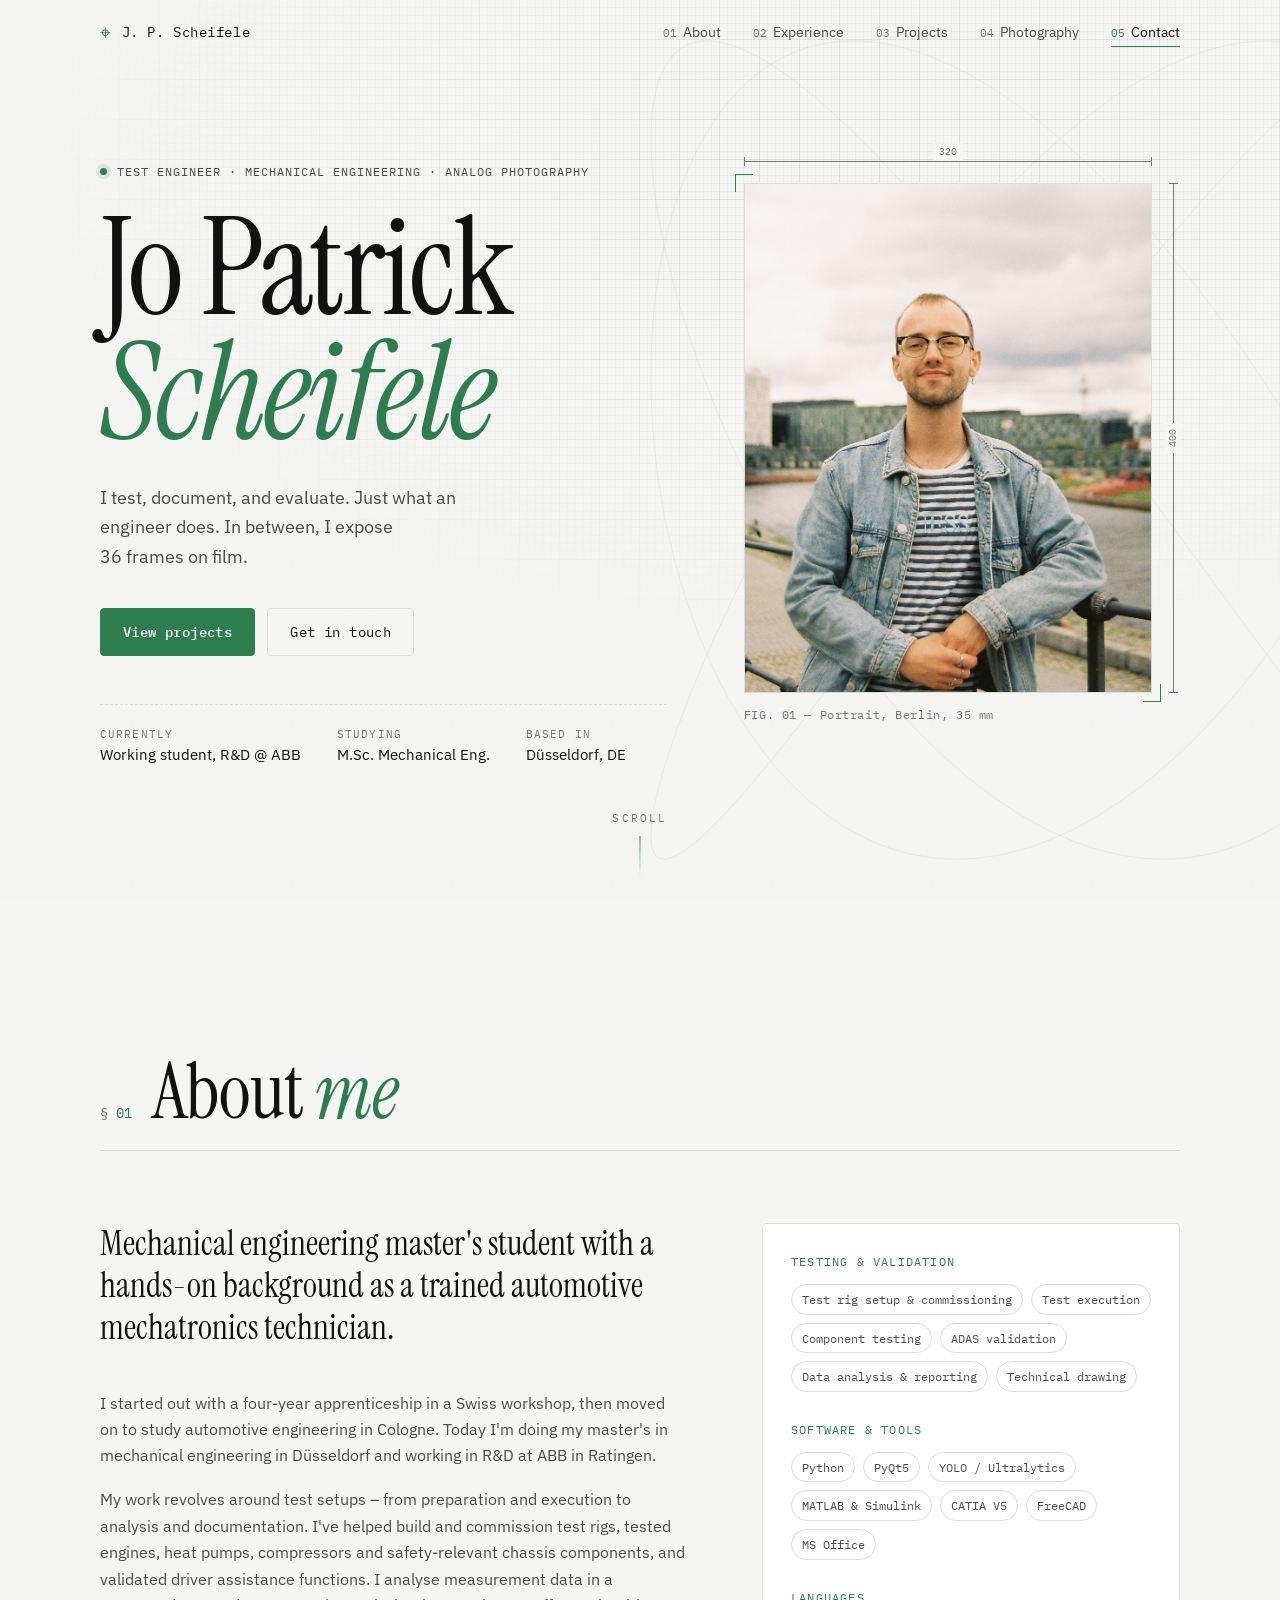
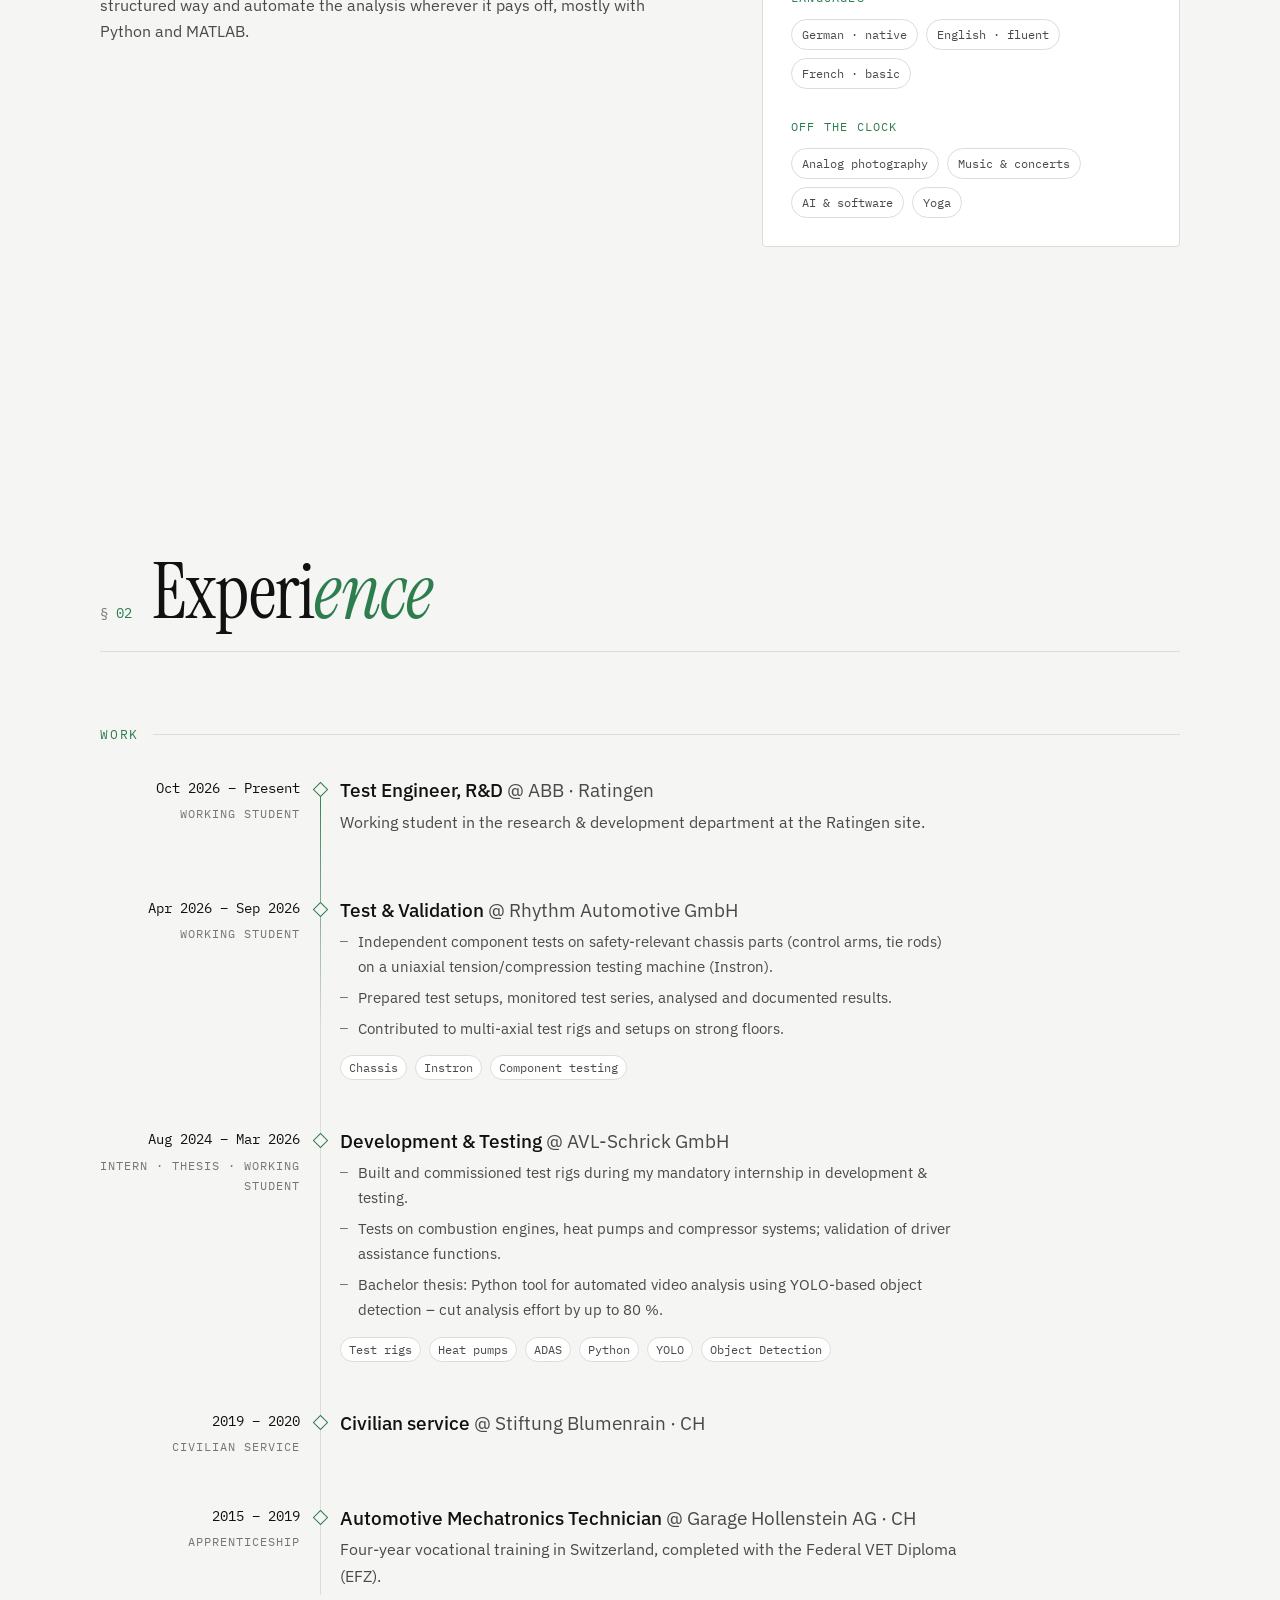
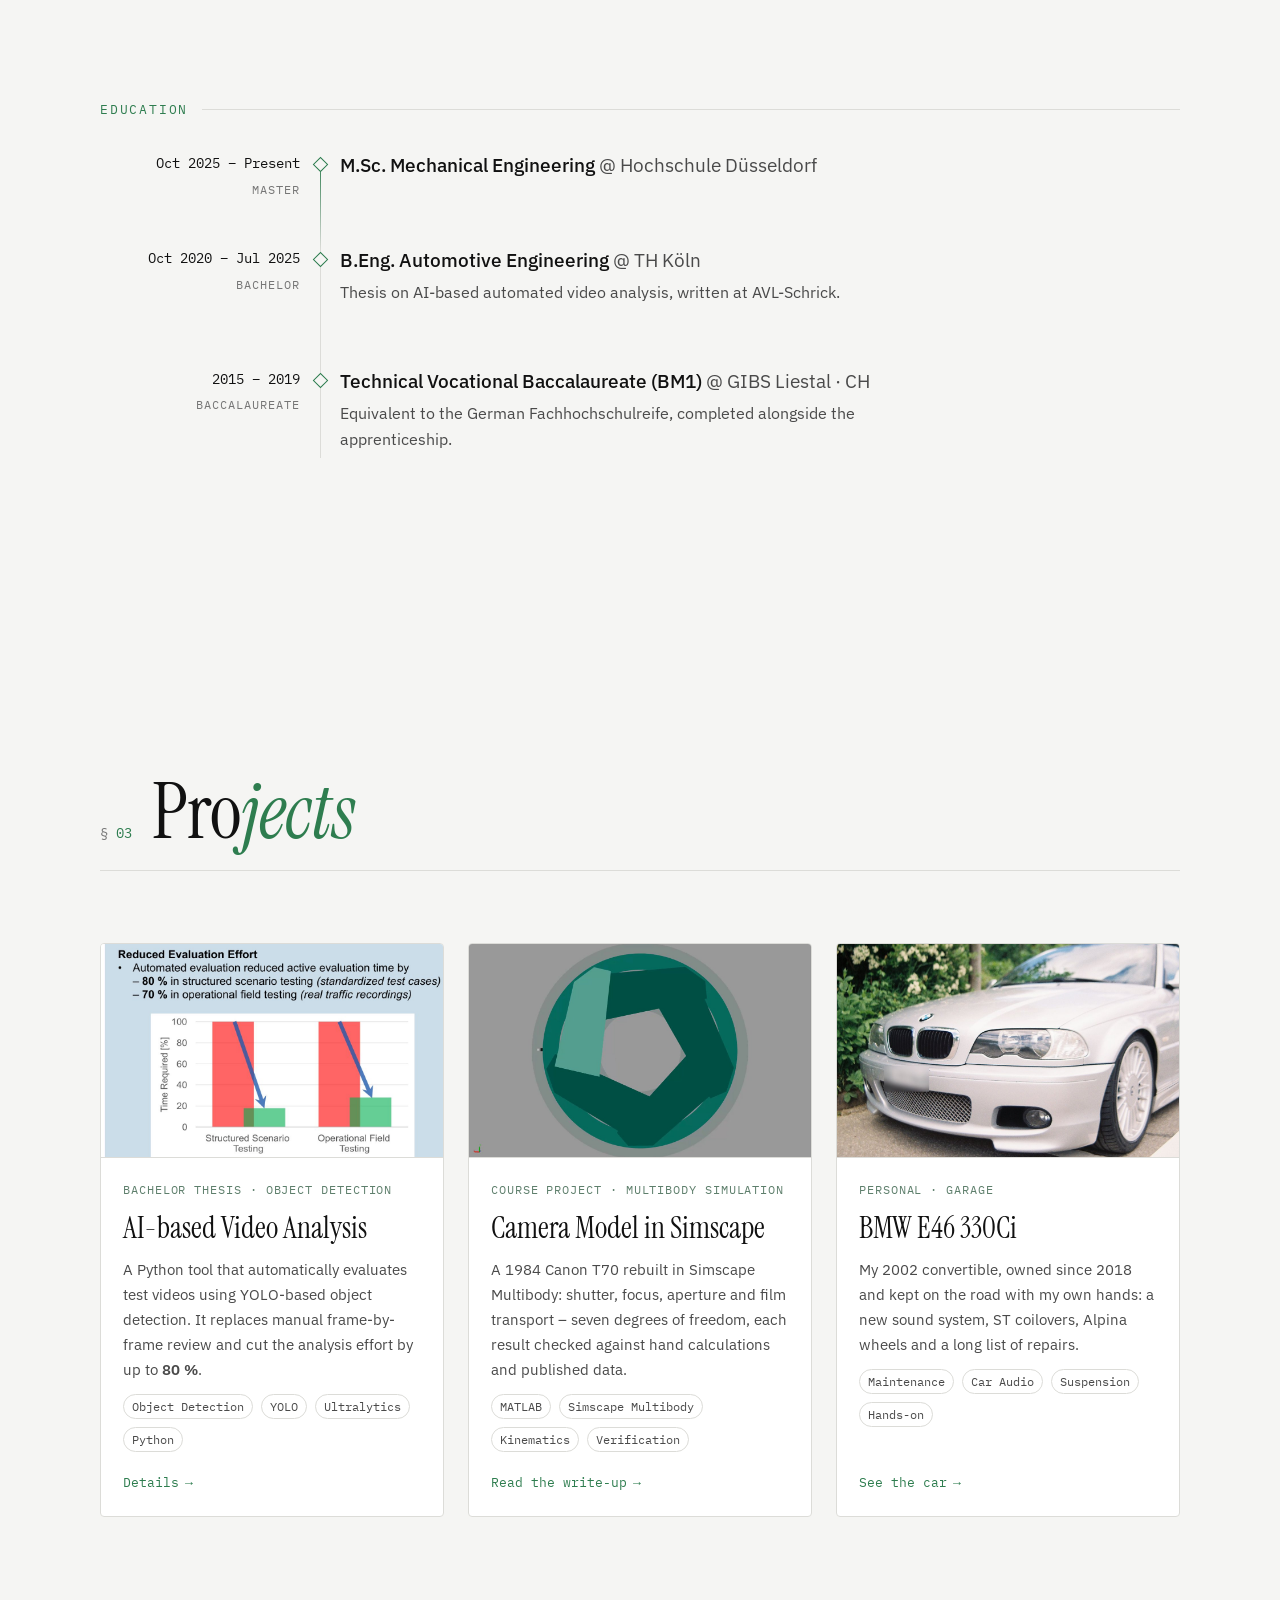
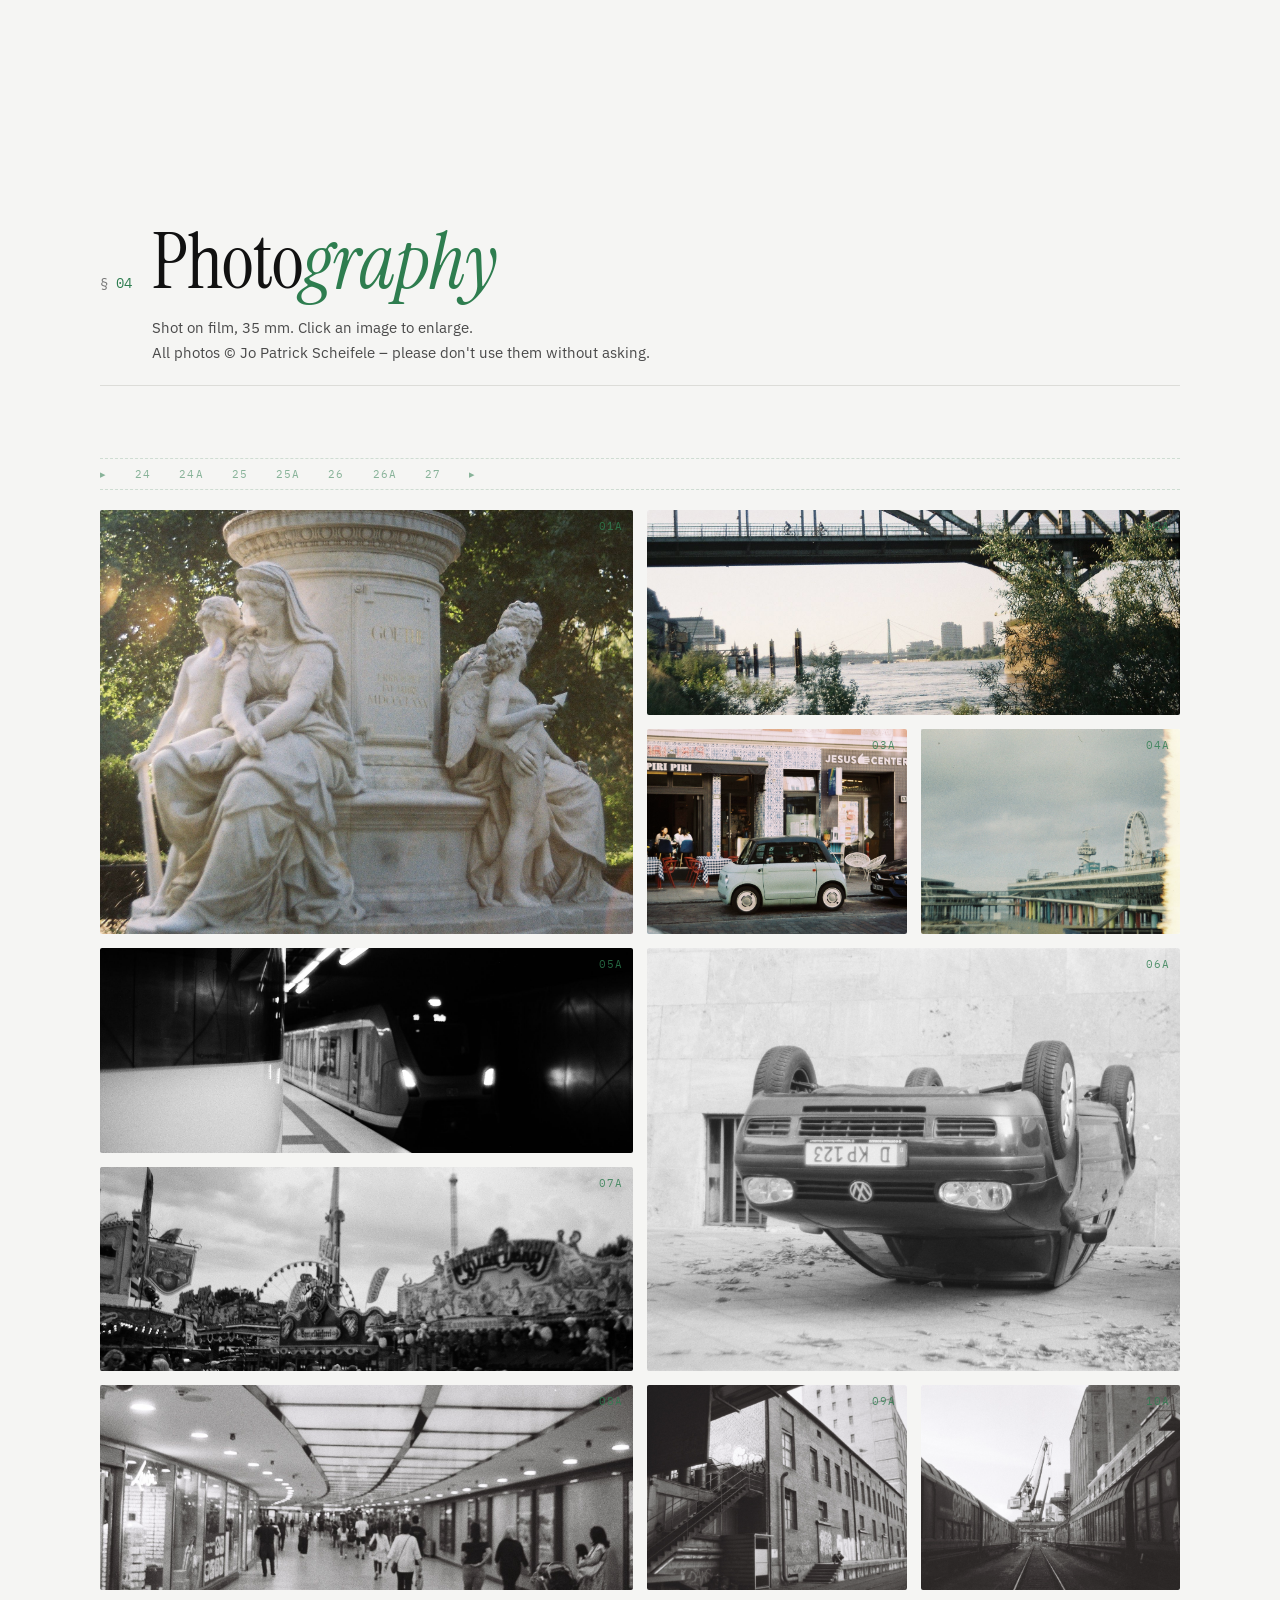
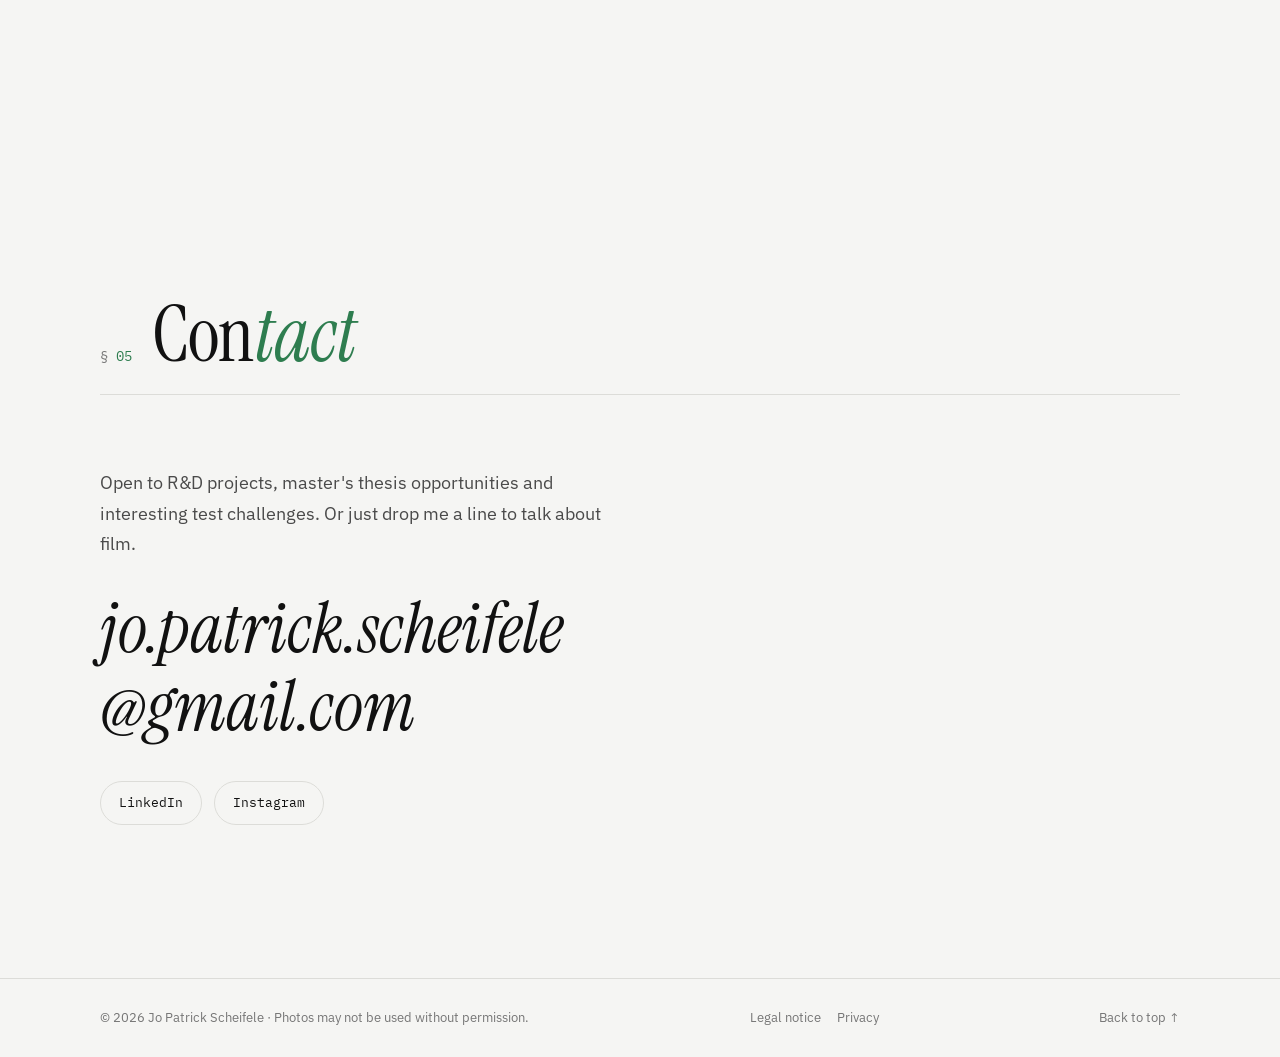
==== commit d894b8af: "Fix: „Back to top" auf Unterseiten scrollt nicht nach oben Der Footer-Link zeigte auf #top, und dies" ====
--- a/index.html
+++ b/index.html
@@ -28,11 +28,11 @@
   <link rel="stylesheet" href="css/styles.css">
   <script src="js/main.js" defer></script>
 </head>
-<body>
+<body id="top">
   <a class="skip-link" href="#main">Skip to content</a>
 
   <!-- ============ NAVIGATION ============ -->
-  <header class="site-header" id="top">
+  <header class="site-header">
     <nav class="nav container" aria-label="Main navigation">
       <a class="nav__brand" href="#hero" aria-label="Back to top">
         <span class="nav__brand-mark" aria-hidden="true">⌖</span>
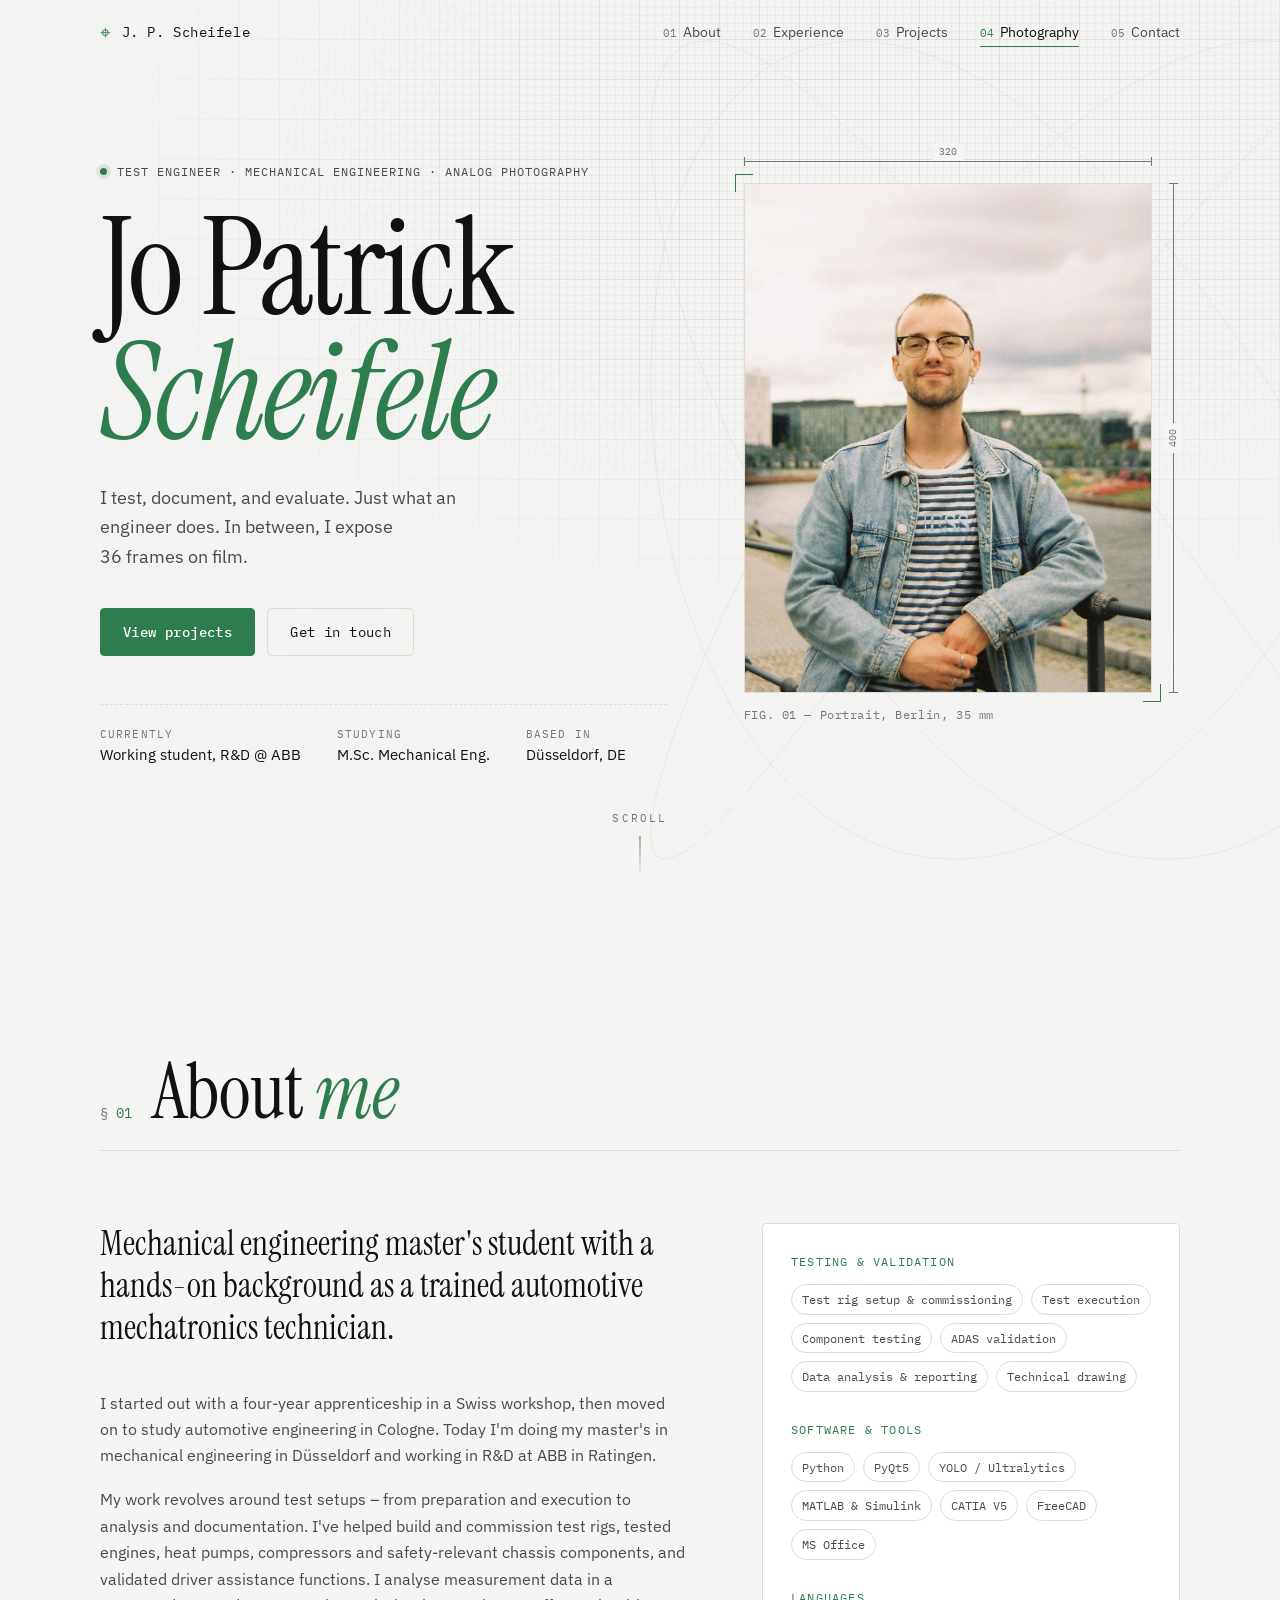
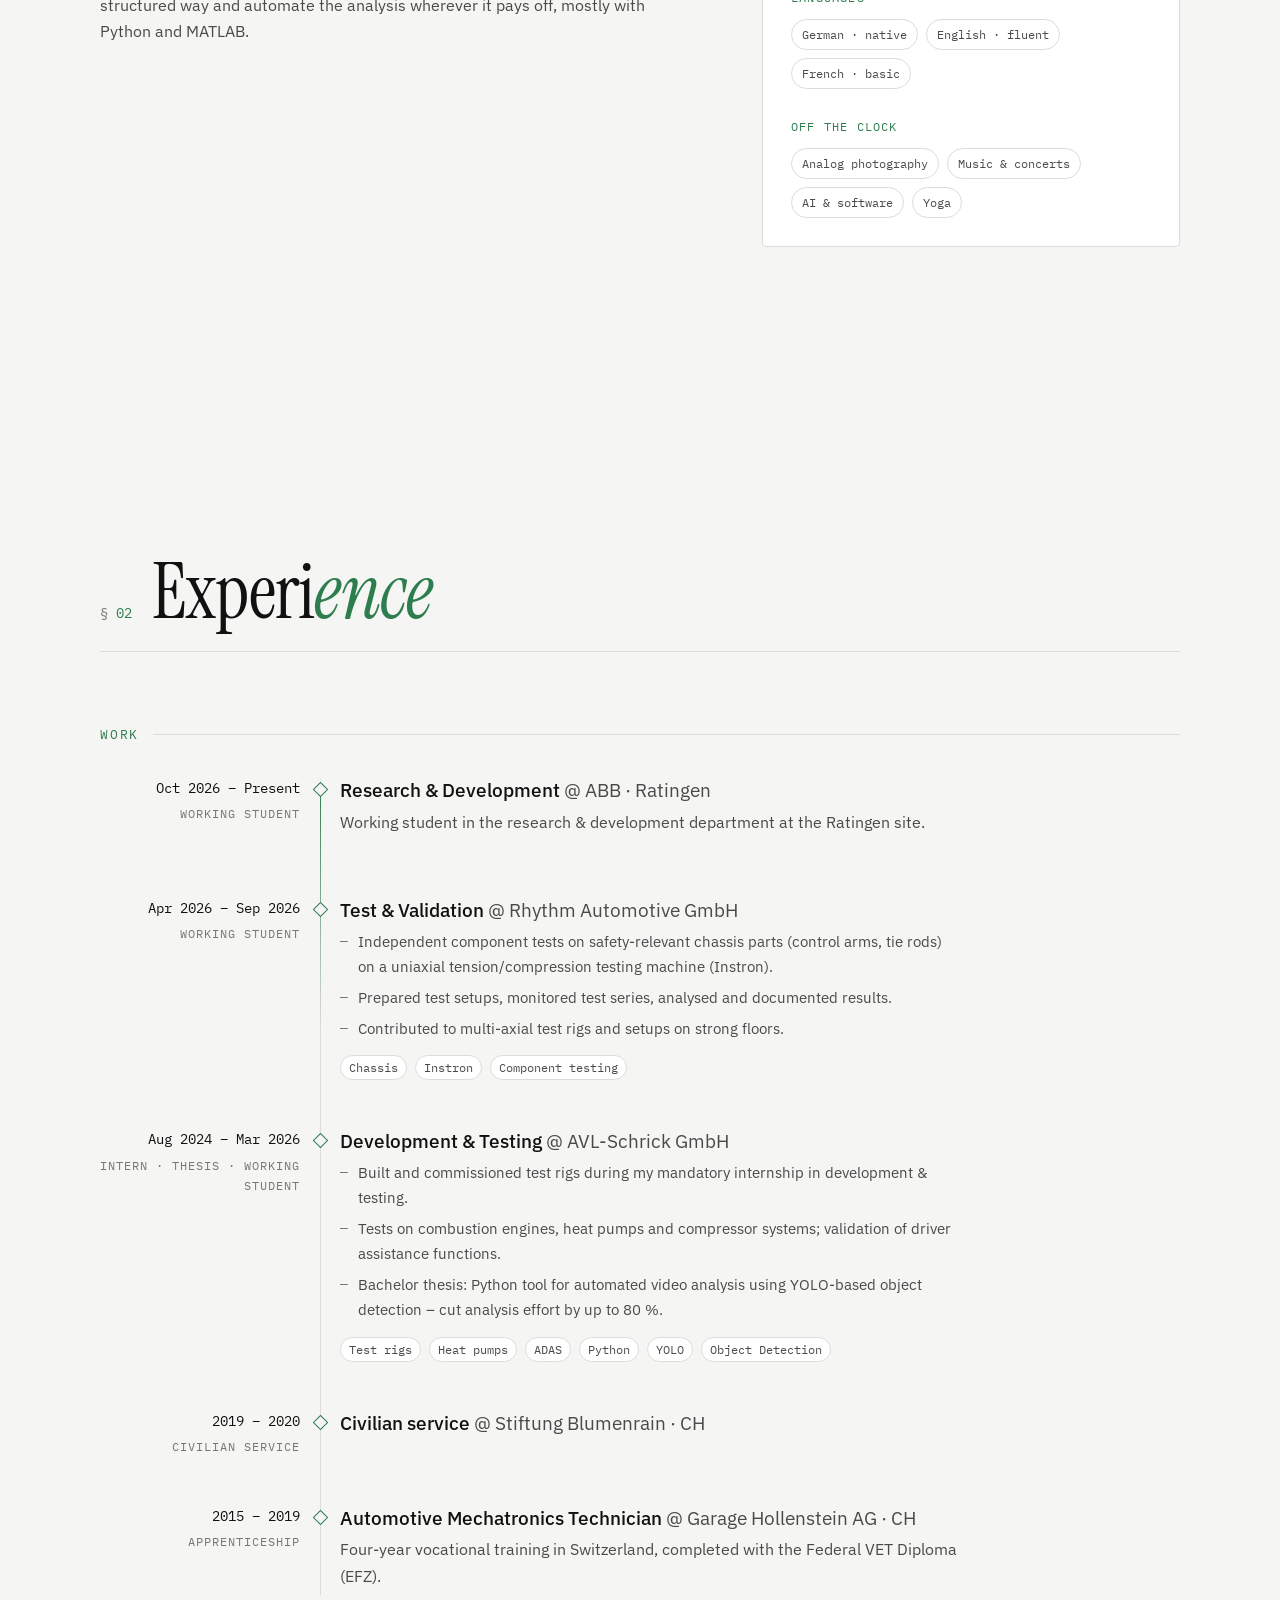
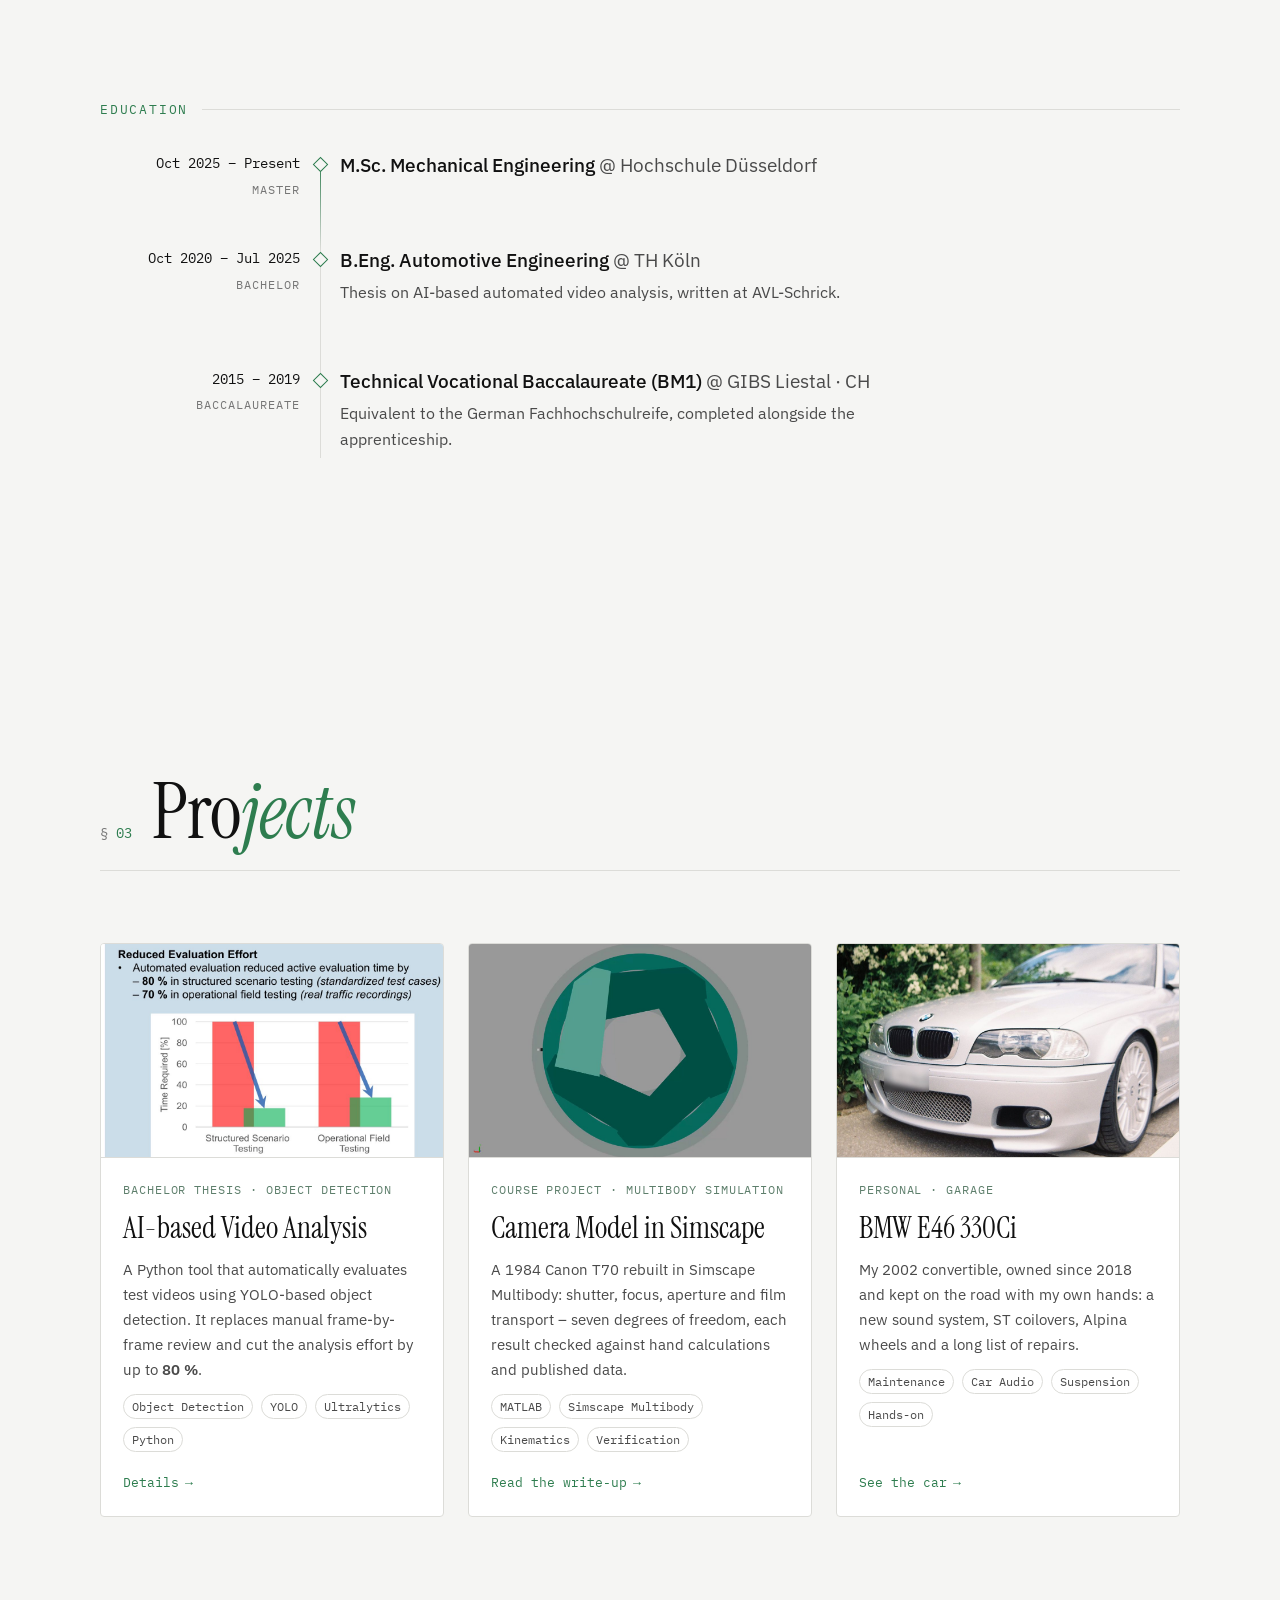
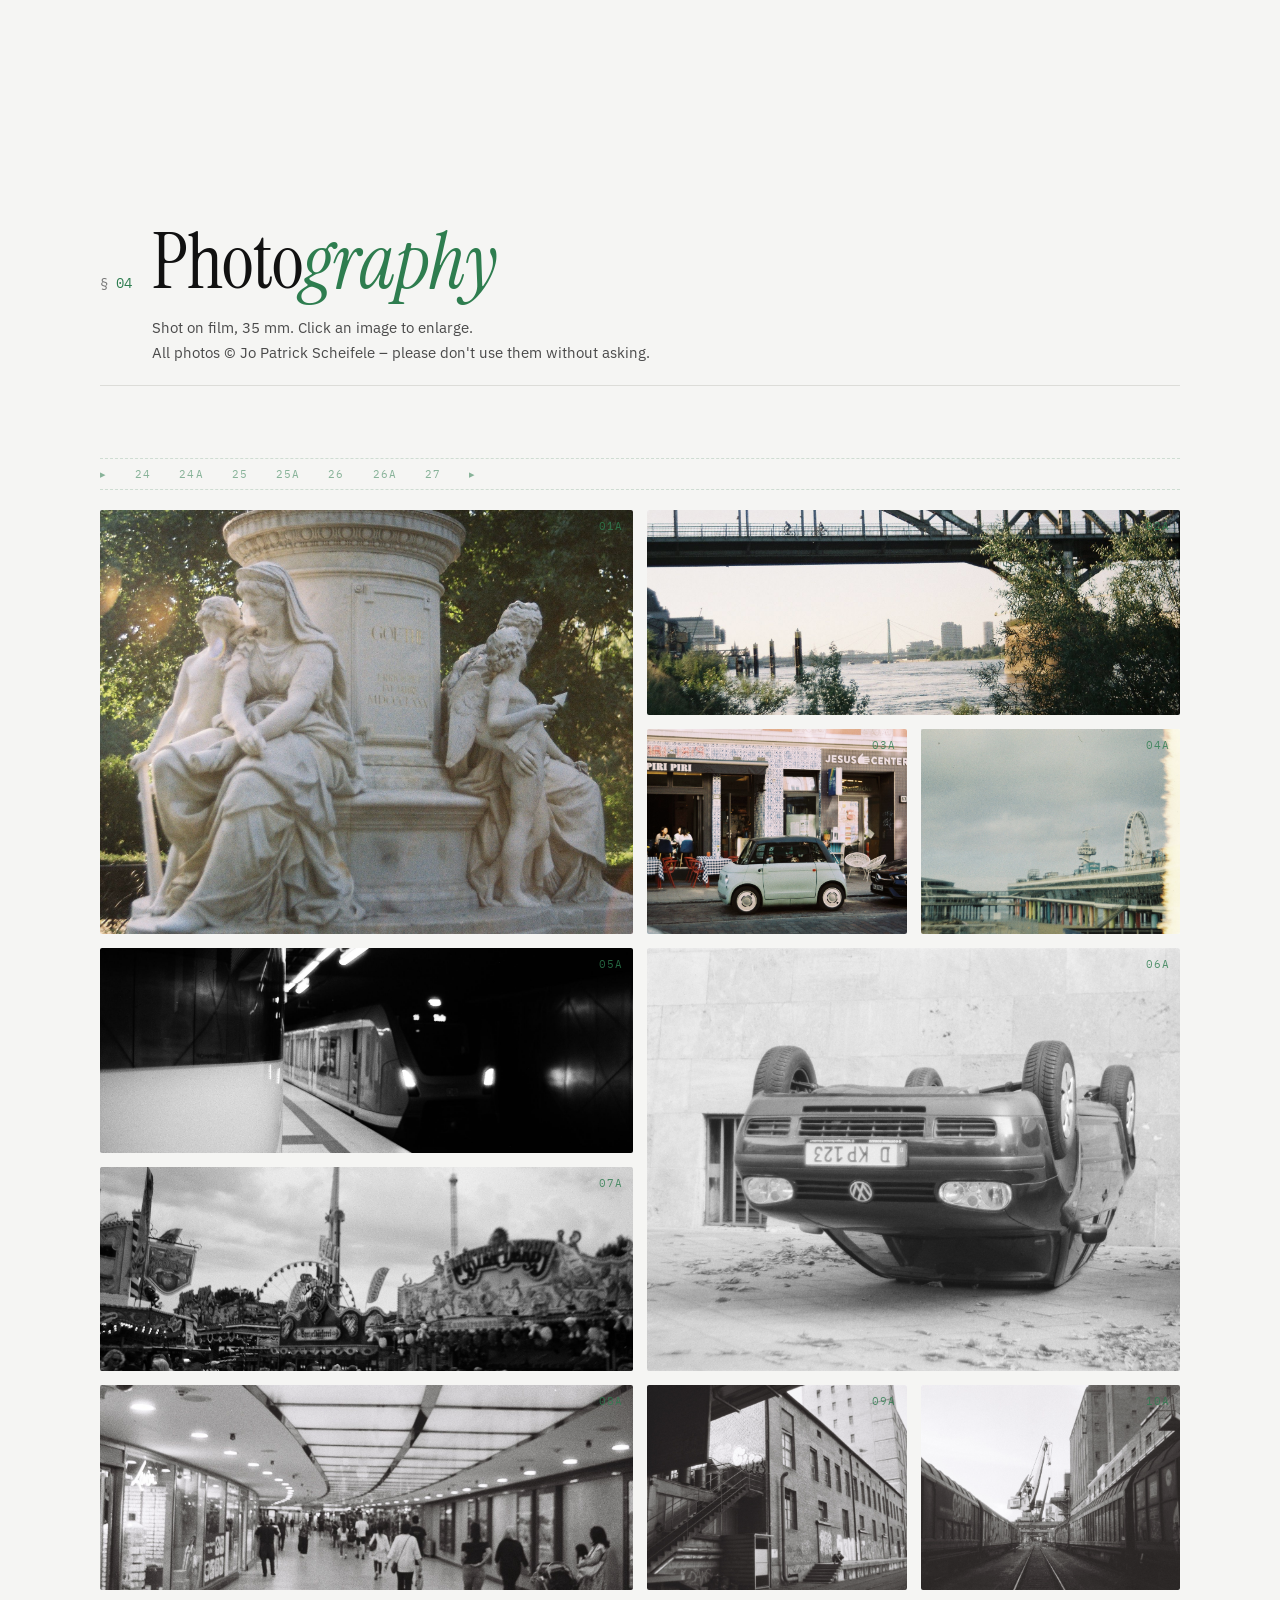
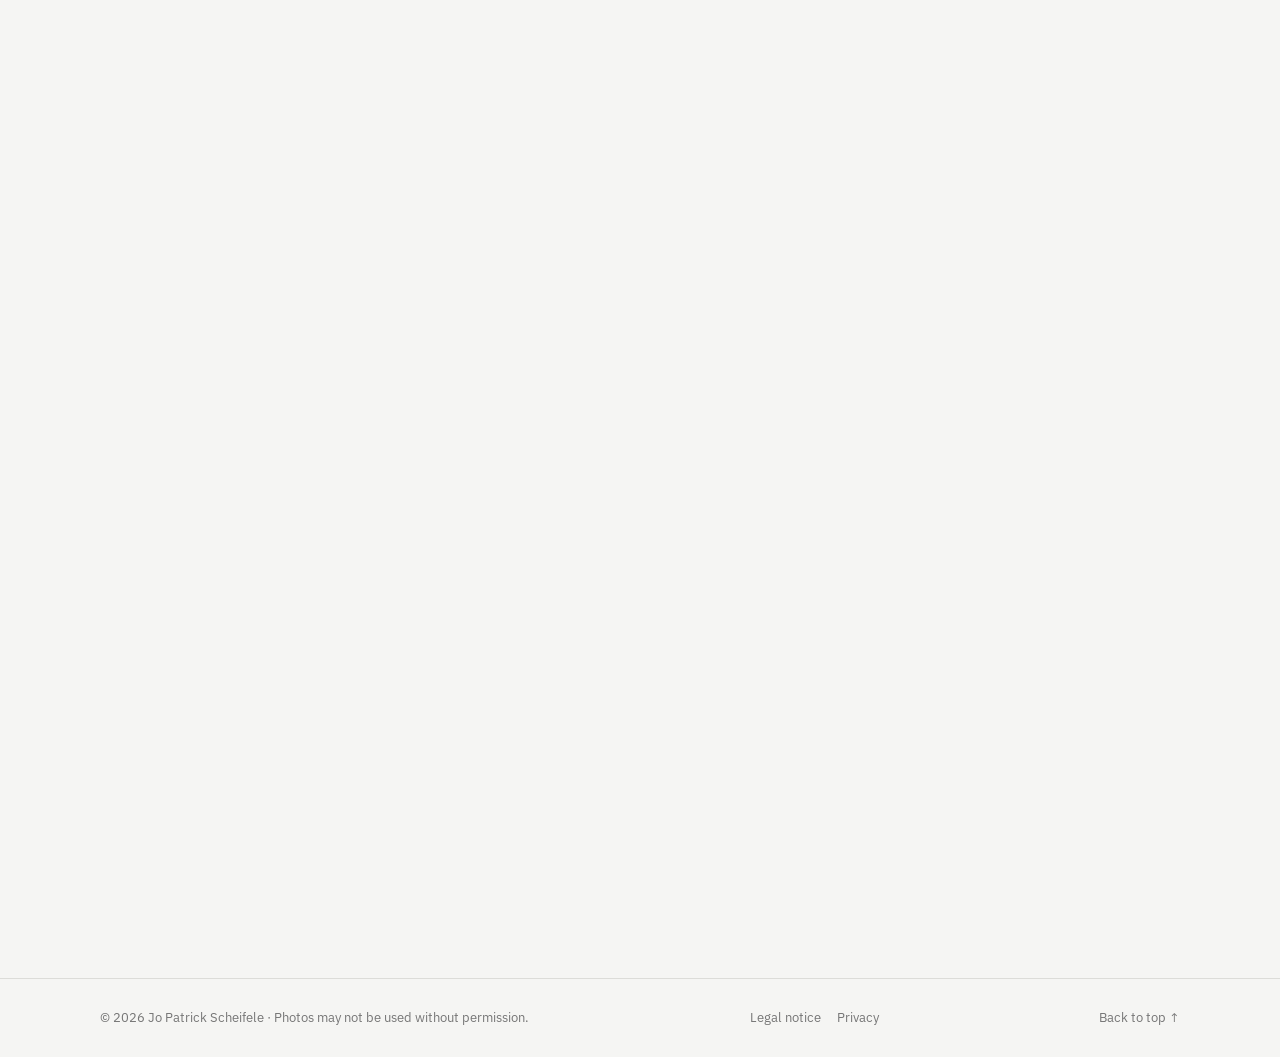
==== commit d040ed7d: "Lebenslauf: ABB-Eintrag an offiziellen Titel anpassen „Test Engineer, R&D" → „Research & Development" ====
--- a/index.html
+++ b/index.html
@@ -174,7 +174,7 @@
               <span class="timeline__type">Working student</span>
             </div>
             <div class="timeline__body">
-              <h4>Test Engineer, R&amp;D <span>@ ABB · Ratingen</span></h4>
+              <h4>Research &amp; Development <span>@ ABB · Ratingen</span></h4>
               <p>Working student in the research &amp; development department at the Ratingen site.</p>
             </div>
           </li>
